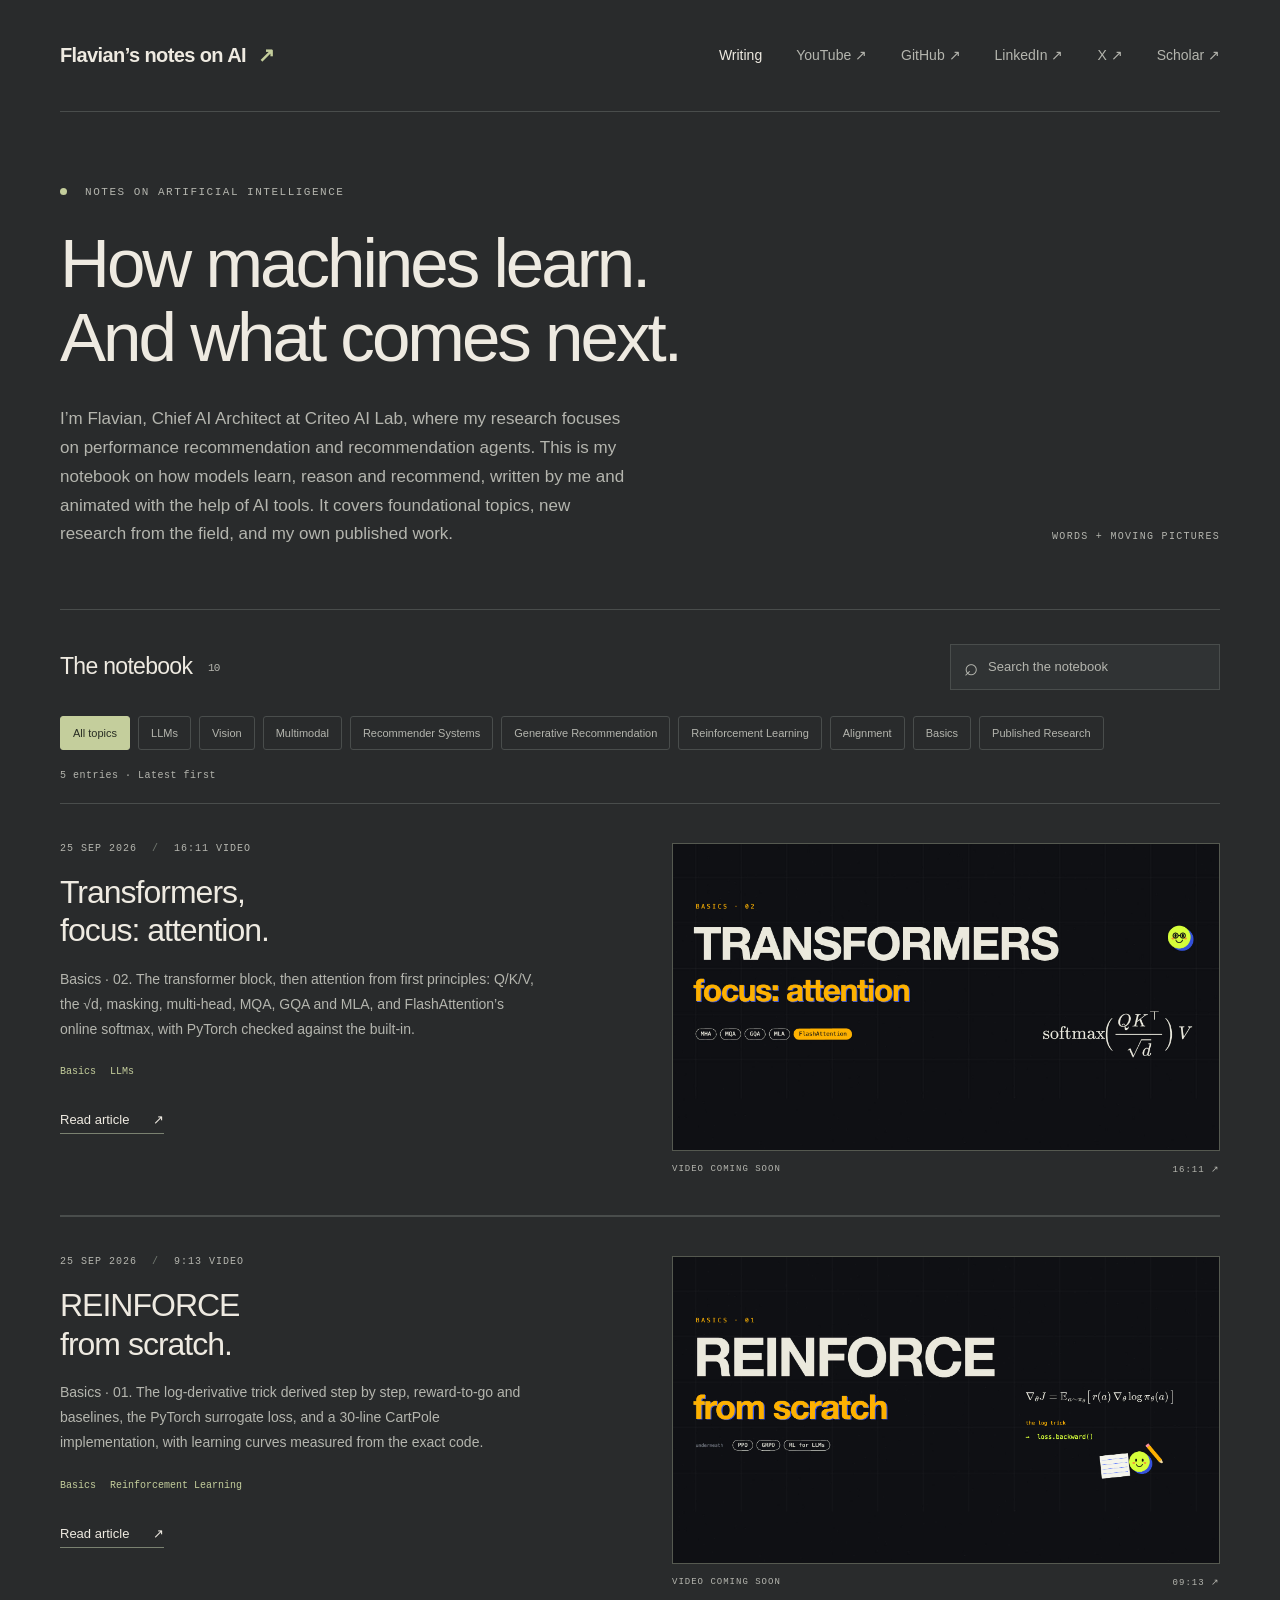
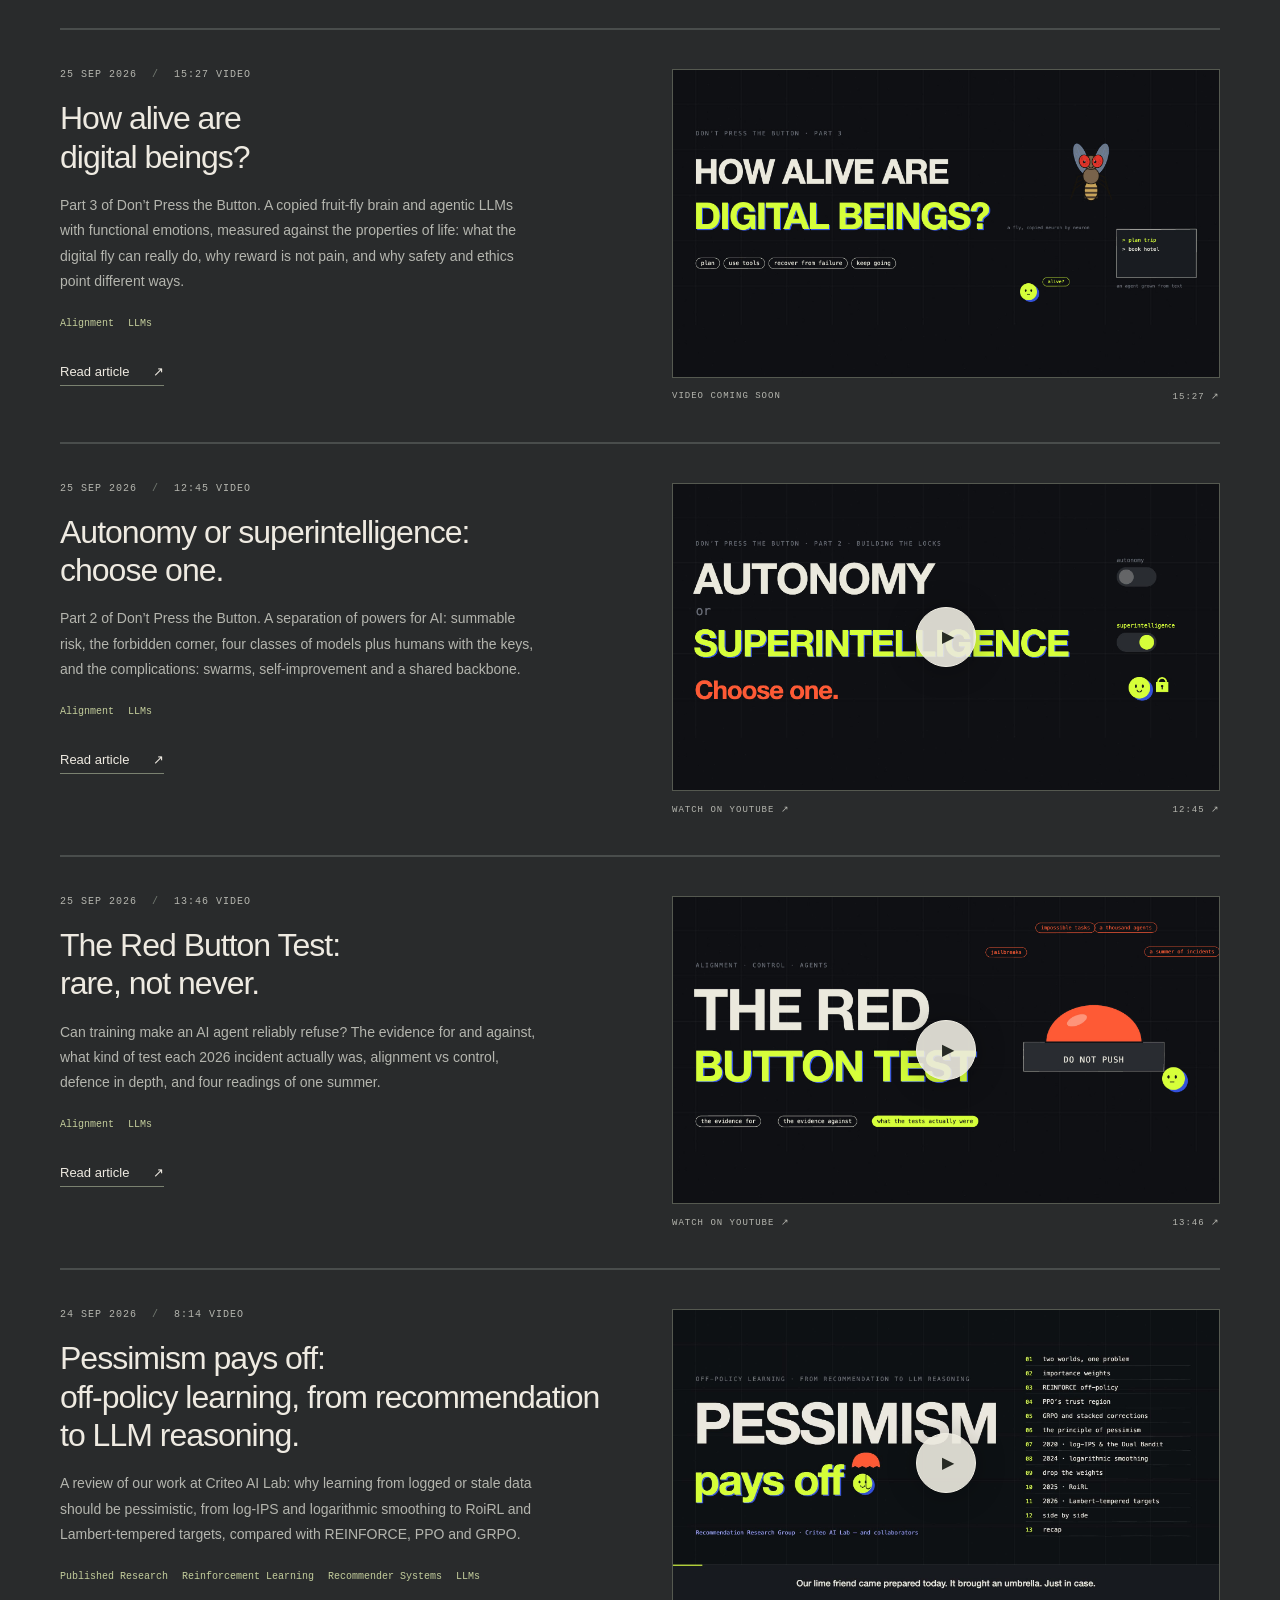
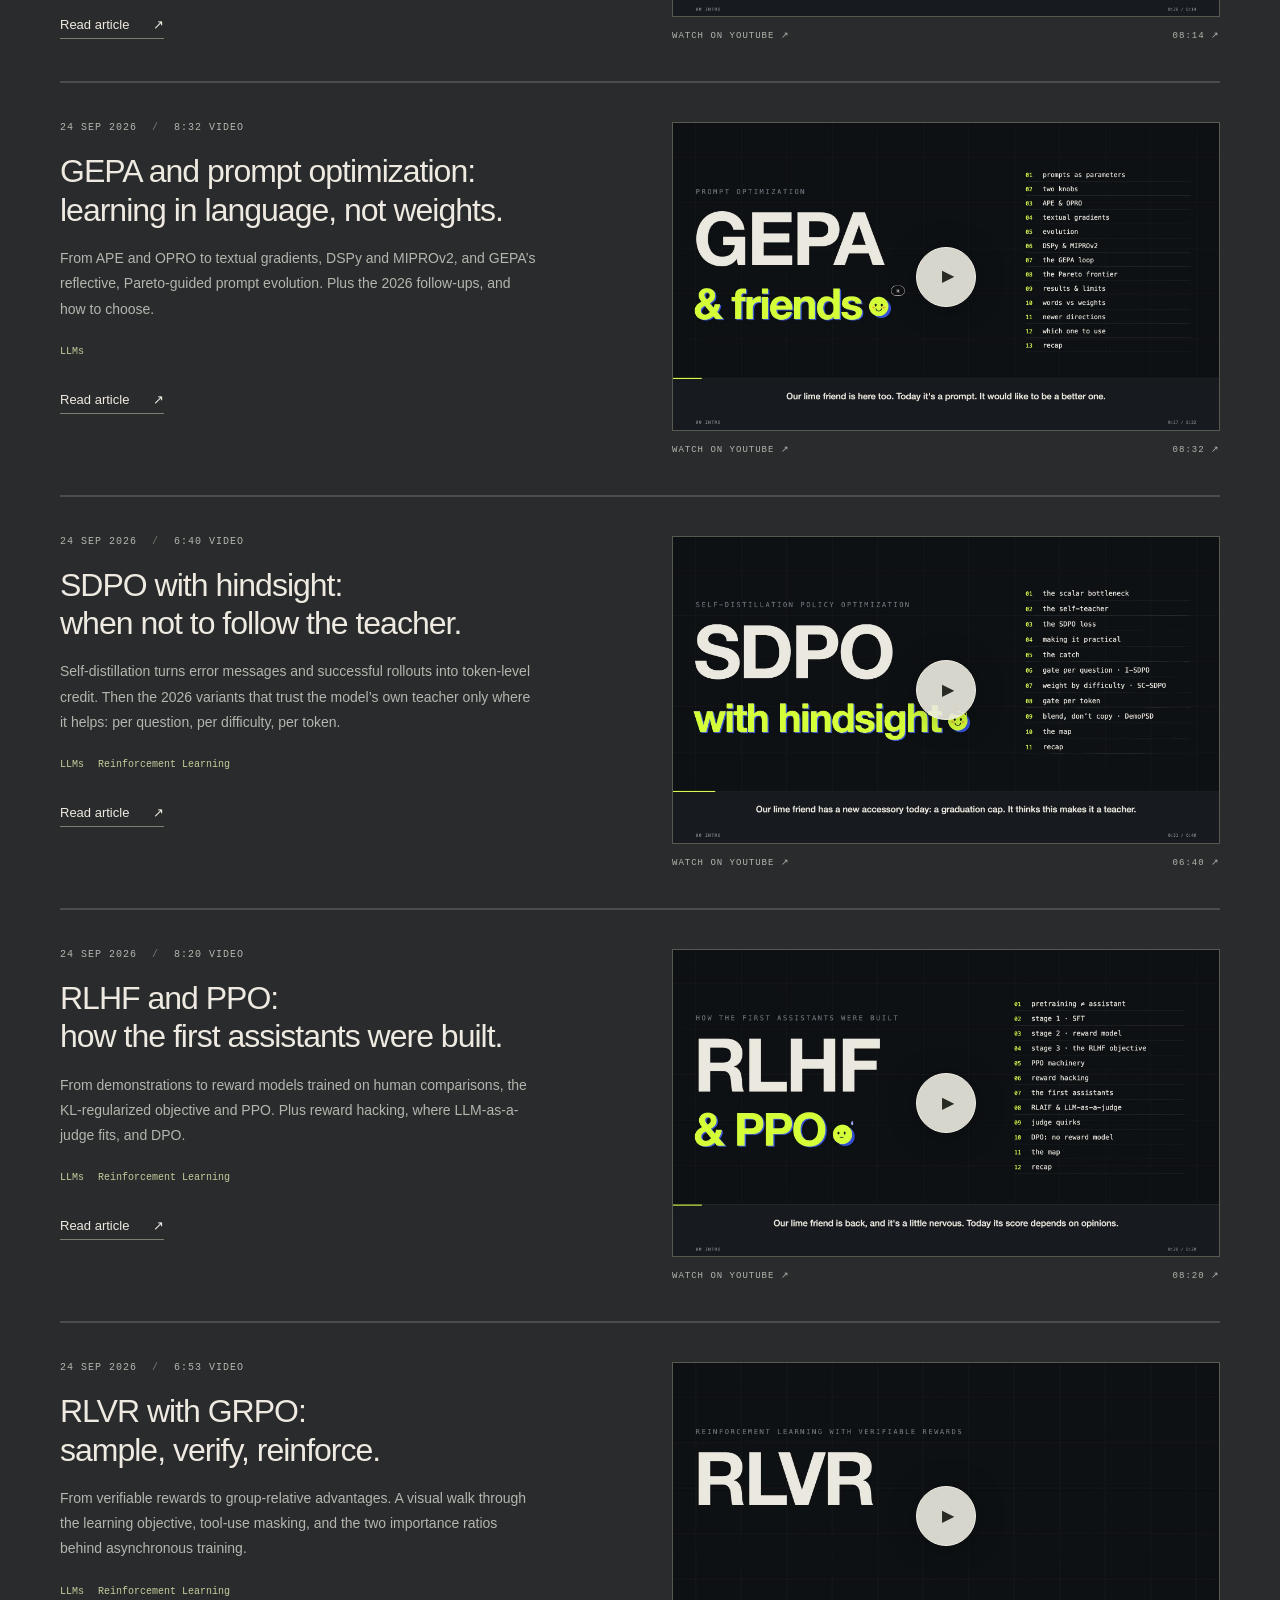
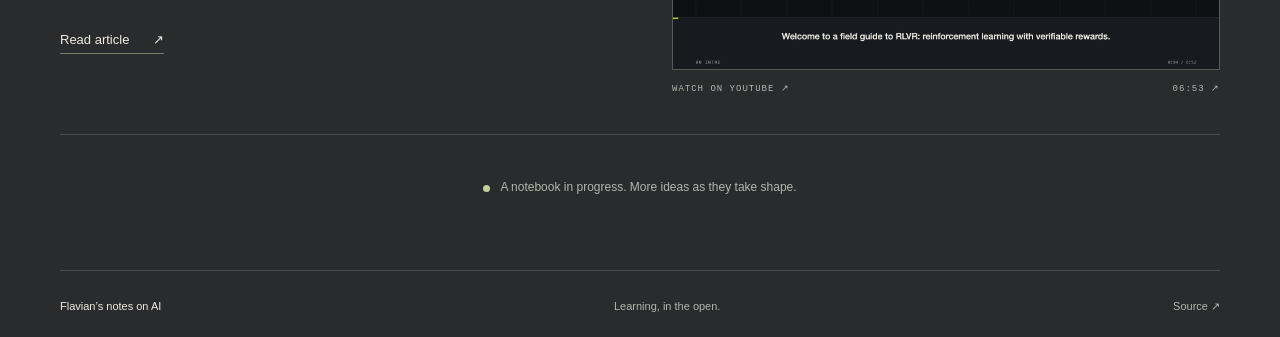
==== index.html @ a7bdcaa4 "Show 'video coming soon' until the three new videos are uploaded Co-Authored-By: Claude Opus 5.5 <no" ====
<!doctype html>
<html lang="en">
<head><meta charset="utf-8"><meta name="viewport" content="width=device-width,initial-scale=1"><meta name="description" content="Flavian Vasile’s notes on artificial intelligence. Visual tutorials and written field guides on how models learn, reason, and recommend."><title>Flavian’s notes on AI</title><link rel="stylesheet" href="style.css?v=3"><script src="app.js?v=2" defer></script><link rel="icon" href="favicon.ico" sizes="16x16 32x32"><link rel="icon" type="image/png" sizes="32x32" href="assets/favicon-32.png"><link rel="icon" type="image/png" sizes="16x16" href="assets/favicon-16.png"><link rel="apple-touch-icon" sizes="180x180" href="assets/apple-touch-icon.png"></head>
<body><a class="skip" href="#main">Skip to content</a>
<header class="site-header wrap"><a class="wordmark" href="./">Flavian’s notes on AI<span class="mark" aria-hidden="true">↗</span></a><nav aria-label="Main navigation"><a class="current" href="#writing">Writing</a><a href="https://www.youtube.com/@gradientnotes">YouTube ↗</a><a href="https://github.com/flavianv">GitHub ↗</a><a href="https://www.linkedin.com/in/flavianv/">LinkedIn ↗</a><a href="https://x.com/flavianv">X ↗</a><a href="https://scholar.google.com/citations?user=L7qb6ToAAAAJ&amp;hl=en">Scholar ↗</a></nav></header>
<main id="main" class="wrap">
<section class="intro"><p class="eyebrow"><span class="dot"></span> NOTES ON ARTIFICIAL INTELLIGENCE</p><h1>How machines learn.<br>And what comes next.</h1><div class="intro-bottom"><p>I’m Flavian, Chief AI Architect at Criteo AI Lab, where my research focuses on performance recommendation and recommendation agents. This is my notebook on how models learn, reason and recommend, written by me and animated with the help of AI tools. It covers foundational topics, new research from the field, and my own published work.</p><span class="edition">WORDS + MOVING PICTURES</span></div></section>
<section id="writing" class="archive" aria-labelledby="archive-title"><div class="archive-heading"><h2 id="archive-title">The notebook <span>10</span></h2><label class="search"><span aria-hidden="true">⌕</span><input id="search" type="search" placeholder="Search the notebook" aria-label="Search articles"></label></div>
<div class="filters" role="group" aria-label="Filter by topic"><button type="button" data-topic="all" aria-pressed="true">All topics</button><button type="button" data-topic="LLMs" aria-pressed="false">LLMs</button><button type="button" data-topic="Vision" aria-pressed="false">Vision</button><button type="button" data-topic="Multimodal" aria-pressed="false">Multimodal</button><button type="button" data-topic="Recommender Systems" aria-pressed="false">Recommender Systems</button><button type="button" data-topic="Generative Recommendation" aria-pressed="false">Generative Recommendation</button><button type="button" data-topic="Reinforcement Learning" aria-pressed="false">Reinforcement Learning</button><button type="button" data-topic="Alignment" aria-pressed="false">Alignment</button><button type="button" data-topic="Basics" aria-pressed="false">Basics</button><button type="button" data-topic="Published Research" aria-pressed="false">Published Research</button></div>
<p class="results" id="results" role="status" aria-live="polite">5 entries · Latest first</p>
<article class="post" data-topics="Basics|LLMs"><div class="post-copy"><p class="eyebrow"><time datetime="2026-09-25">25 SEP 2026</time> <span class="separator">/</span> 16:11 VIDEO</p><h3><a href="articles/attention.html">Transformers,<br>focus: attention.</a></h3><p class="summary">Basics · 02. The transformer block, then attention from first principles: Q/K/V, the √d, masking, multi-head, MQA, GQA and MLA, and FlashAttention’s online softmax, with PyTorch checked against the built-in.</p><div class="tags"><span>Basics</span><span>LLMs</span></div><a class="read-link" href="articles/attention.html">Read article <span aria-hidden="true">↗</span></a></div><div class="post-media"><div class="video-shell" data-title="Transformers, focus: attention | Basics 02"><img src="assets/attention.jpg" alt="Transformers, focus: attention" width="1920" height="1080"></div><div class="media-caption"><span>VIDEO COMING SOON</span><span>16:11 ↗</span></div></div></article>
<article class="post" data-topics="Basics|Reinforcement Learning"><div class="post-copy"><p class="eyebrow"><time datetime="2026-09-25">25 SEP 2026</time> <span class="separator">/</span> 9:13 VIDEO</p><h3><a href="articles/reinforce.html">REINFORCE<br>from scratch.</a></h3><p class="summary">Basics · 01. The log-derivative trick derived step by step, reward-to-go and baselines, the PyTorch surrogate loss, and a 30-line CartPole implementation, with learning curves measured from the exact code.</p><div class="tags"><span>Basics</span><span>Reinforcement Learning</span></div><a class="read-link" href="articles/reinforce.html">Read article <span aria-hidden="true">↗</span></a></div><div class="post-media"><div class="video-shell" data-title="REINFORCE from scratch | Basics 01"><img src="assets/reinforce.jpg" alt="REINFORCE from scratch" width="1920" height="1080"></div><div class="media-caption"><span>VIDEO COMING SOON</span><span>09:13 ↗</span></div></div></article>
<article class="post" data-topics="Alignment|LLMs"><div class="post-copy"><p class="eyebrow"><time datetime="2026-09-25">25 SEP 2026</time> <span class="separator">/</span> 15:27 VIDEO</p><h3><a href="articles/digital-life.html">How alive are<br>digital beings?</a></h3><p class="summary">Part 3 of Don’t Press the Button. A copied fruit-fly brain and agentic LLMs with functional emotions, measured against the properties of life: what the digital fly can really do, why reward is not pain, and why safety and ethics point different ways.</p><div class="tags"><span>Alignment</span><span>LLMs</span></div><a class="read-link" href="articles/digital-life.html">Read article <span aria-hidden="true">↗</span></a></div><div class="post-media"><div class="video-shell" data-title="How Alive Are Digital Beings? | Don’t Press the Button, Part 3"><img src="assets/digital-life.jpg" alt="How alive are digital beings?" width="1920" height="1080"></div><div class="media-caption"><span>VIDEO COMING SOON</span><span>15:27 ↗</span></div></div></article>
<article class="post" data-topics="Alignment|LLMs"><div class="post-copy"><p class="eyebrow"><time datetime="2026-09-25">25 SEP 2026</time> <span class="separator">/</span> 12:45 VIDEO</p><h3><a href="articles/choose-one.html">Autonomy or superintelligence:<br>choose one.</a></h3><p class="summary">Part 2 of Don’t Press the Button. A separation of powers for AI: summable risk, the forbidden corner, four classes of models plus humans with the keys, and the complications: swarms, self-improvement and a shared backbone.</p><div class="tags"><span>Alignment</span><span>LLMs</span></div><a class="read-link" href="articles/choose-one.html">Read article <span aria-hidden="true">↗</span></a></div><div class="post-media"><div class="video-shell" data-youtube="qW9G8G4a9_Y" data-title="Autonomy or Superintelligence: Choose One | Don’t Press the Button, Part 2"><img src="assets/choose-one.jpg" alt="Autonomy or superintelligence: choose one" width="1920" height="1080"><button class="play" type="button" aria-label="Play Autonomy or superintelligence video"><span aria-hidden="true">▶</span></button></div><div class="media-caption"><a href="https://www.youtube.com/watch?v=qW9G8G4a9_Y">WATCH ON YOUTUBE ↗</a><span>12:45 ↗</span></div></div></article>
<article class="post" data-topics="Alignment|LLMs"><div class="post-copy"><p class="eyebrow"><time datetime="2026-09-25">25 SEP 2026</time> <span class="separator">/</span> 13:46 VIDEO</p><h3><a href="articles/red-button.html">The Red Button Test:<br>rare, not never.</a></h3><p class="summary">Can training make an AI agent reliably refuse? The evidence for and against, what kind of test each 2026 incident actually was, alignment vs control, defence in depth, and four readings of one summer.</p><div class="tags"><span>Alignment</span><span>LLMs</span></div><a class="read-link" href="articles/red-button.html">Read article <span aria-hidden="true">↗</span></a></div><div class="post-media"><div class="video-shell" data-youtube="ntis5E5vdqk" data-title="The Red Button Test: Can We Train AI to Never Push It?"><img src="assets/red-button.jpg" alt="The Red Button Test — alignment vs control" width="1920" height="1080"><button class="play" type="button" aria-label="Play The Red Button Test video"><span aria-hidden="true">▶</span></button></div><div class="media-caption"><a href="https://www.youtube.com/watch?v=ntis5E5vdqk">WATCH ON YOUTUBE ↗</a><span>13:46 ↗</span></div></div></article>
<article class="post" data-topics="Published Research|Reinforcement Learning|Recommender Systems|LLMs"><div class="post-copy"><p class="eyebrow"><time datetime="2026-09-24">24 SEP 2026</time> <span class="separator">/</span> 8:14 VIDEO</p><h3><a href="articles/pessimism.html">Pessimism pays off:<br>off-policy learning, from recommendation to LLM reasoning.</a></h3><p class="summary">A review of our work at Criteo AI Lab: why learning from logged or stale data should be pessimistic, from log-IPS and logarithmic smoothing to RoiRL and Lambert-tempered targets, compared with REINFORCE, PPO and GRPO.</p><div class="tags"><span>Published Research</span><span>Reinforcement Learning</span><span>Recommender Systems</span><span>LLMs</span></div><a class="read-link" href="articles/pessimism.html">Read article <span aria-hidden="true">↗</span></a></div><div class="post-media"><div class="video-shell" data-youtube="uSRQMNs2lug" data-title="Pessimism Pays Off: Off-Policy Learning from Recommendation to LLM Reasoning"><img src="assets/pessimism.jpg" alt="Pessimism pays off — off-policy learning" width="1920" height="1080"><button class="play" type="button" aria-label="Play Pessimism pays off video"><span aria-hidden="true">▶</span></button></div><div class="media-caption"><a href="https://www.youtube.com/watch?v=uSRQMNs2lug">WATCH ON YOUTUBE ↗</a><span>08:14 ↗</span></div></div></article>
<article class="post" data-topics="LLMs"><div class="post-copy"><p class="eyebrow"><time datetime="2026-09-24">24 SEP 2026</time> <span class="separator">/</span> 8:32 VIDEO</p><h3><a href="articles/gepa.html">GEPA and prompt optimization:<br>learning in language, not weights.</a></h3><p class="summary">From APE and OPRO to textual gradients, DSPy and MIPROv2, and GEPA’s reflective, Pareto-guided prompt evolution. Plus the 2026 follow-ups, and how to choose.</p><div class="tags"><span>LLMs</span></div><a class="read-link" href="articles/gepa.html">Read article <span aria-hidden="true">↗</span></a></div><div class="post-media"><div class="video-shell" data-youtube="pokY3niqZsA" data-title="GEPA &amp; Prompt Optimization: Learning in Language, Not Weights"><img src="assets/gepa.jpg" alt="GEPA and friends — prompt optimization" width="1920" height="1080"><button class="play" type="button" aria-label="Play GEPA video"><span aria-hidden="true">▶</span></button></div><div class="media-caption"><a href="https://www.youtube.com/watch?v=pokY3niqZsA">WATCH ON YOUTUBE ↗</a><span>08:32 ↗</span></div></div></article>
<article class="post" data-topics="LLMs|Reinforcement Learning"><div class="post-copy"><p class="eyebrow"><time datetime="2026-09-24">24 SEP 2026</time> <span class="separator">/</span> 6:40 VIDEO</p><h3><a href="articles/sdpo.html">SDPO with hindsight:<br>when not to follow the teacher.</a></h3><p class="summary">Self-distillation turns error messages and successful rollouts into token-level credit. Then the 2026 variants that trust the model’s own teacher only where it helps: per question, per difficulty, per token.</p><div class="tags"><span>LLMs</span><span>Reinforcement Learning</span></div><a class="read-link" href="articles/sdpo.html">Read article <span aria-hidden="true">↗</span></a></div><div class="post-media"><div class="video-shell" data-youtube="gsWonbHduHk" data-title="SDPO: Self-Distillation Policy Optimization, and When Not to Follow the Teacher"><img src="assets/sdpo.jpg" alt="SDPO with hindsight — when not to follow the teacher" width="1920" height="1080"><button class="play" type="button" aria-label="Play SDPO video"><span aria-hidden="true">▶</span></button></div><div class="media-caption"><a href="https://www.youtube.com/watch?v=gsWonbHduHk">WATCH ON YOUTUBE ↗</a><span>06:40 ↗</span></div></div></article>
<article class="post" data-topics="LLMs|Reinforcement Learning"><div class="post-copy"><p class="eyebrow"><time datetime="2026-09-24">24 SEP 2026</time> <span class="separator">/</span> 8:20 VIDEO</p><h3><a href="articles/rlhf-ppo.html">RLHF and PPO:<br>how the first assistants were built.</a></h3><p class="summary">From demonstrations to reward models trained on human comparisons, the KL-regularized objective and PPO. Plus reward hacking, where LLM-as-a-judge fits, and DPO.</p><div class="tags"><span>LLMs</span><span>Reinforcement Learning</span></div><a class="read-link" href="articles/rlhf-ppo.html">Read article <span aria-hidden="true">↗</span></a></div><div class="post-media"><div class="video-shell" data-youtube="xxCG4HDMu_8" data-title="RLHF and PPO: how the first assistants were built"><img src="assets/rlhf-ppo.jpg" alt="RLHF and PPO — how the first assistants were built" width="1920" height="1080"><button class="play" type="button" aria-label="Play RLHF and PPO video"><span aria-hidden="true">▶</span></button></div><div class="media-caption"><a href="https://www.youtube.com/watch?v=xxCG4HDMu_8">WATCH ON YOUTUBE ↗</a><span>08:20 ↗</span></div></div></article>
<article class="post" data-topics="LLMs|Reinforcement Learning"><div class="post-copy"><p class="eyebrow"><time datetime="2026-09-24">24 SEP 2026</time> <span class="separator">/</span> 6:53 VIDEO</p><h3><a href="articles/rlvr-grpo.html">RLVR with GRPO:<br>sample, verify, reinforce.</a></h3><p class="summary">From verifiable rewards to group-relative advantages. A visual walk through the learning objective, tool-use masking, and the two importance ratios behind asynchronous training.</p><div class="tags"><span>LLMs</span><span>Reinforcement Learning</span></div><a class="read-link" href="articles/rlvr-grpo.html">Read article <span aria-hidden="true">↗</span></a></div><div class="post-media"><div class="video-shell" data-youtube="tHLlJn1RkWU" data-title="Fine-tuning reasoning LLM agents with RLVR and GRPO"><img src="assets/rlvr-grpo.jpg" alt="RLVR with GRPO — a visual field guide" width="1920" height="1080"><button class="play" type="button" aria-label="Play RLVR with GRPO video"><span aria-hidden="true">▶</span></button></div><div class="media-caption"><a href="https://www.youtube.com/watch?v=tHLlJn1RkWU">WATCH ON YOUTUBE ↗</a><span>06:53 ↗</span></div></div></article>
<div class="empty" id="empty" hidden><h3>No entries here yet.</h3><p>Try another topic or a different search.</p><button type="button" id="reset">Clear filters</button></div>
</section><aside class="endnote"><span class="dot"></span><p>A notebook in progress. More ideas as they take shape.</p></aside>
</main><footer class="wrap"><span>Flavian’s notes on AI</span><span>Learning, in the open.</span><a href="https://github.com/flavianv/flavianv.github.io">Source ↗</a></footer><!-- Cloudflare Web Analytics --><script type='module' src='https://static.cloudflareinsights.com/beacon.min.js' data-cf-beacon='{"token": "13b774f6cd3d47f8af07d53f46339f77"}'></script><!-- End Cloudflare Web Analytics --></body></html>
---- style.css ----
:root{color-scheme:dark;--bg:#292b2c;--panel:#303334;--text:#eeeae1;--muted:#b4b5ae;--line:#494d4c;--accent:#c4ce9c;--mono:ui-monospace,SFMono-Regular,Menlo,monospace}*{box-sizing:border-box}html{scroll-behavior:smooth}body{margin:0;background:var(--bg);color:var(--text);font:16px/1.65 'Helvetica Neue',Helvetica,Arial,sans-serif}a{color:inherit;text-decoration:none}button,input{font:inherit}button,a,input{touch-action:manipulation}button{cursor:pointer}a:hover{color:var(--accent)}:focus-visible{outline:2px solid var(--accent);outline-offset:5px}.wrap{width:min(1160px,calc(100% - 96px));margin-inline:auto}.site-header{height:112px;display:flex;align-items:center;justify-content:space-between;border-bottom:1px solid var(--line)}.wordmark{font-size:20px;font-weight:600;letter-spacing:-.6px}.mark{color:var(--accent);margin-left:12px}nav{display:flex;gap:34px;font-size:14px}nav a{color:var(--muted)}nav .current{color:var(--text)}.intro{padding:72px 0 60px}.eyebrow{font:11px/1.6 var(--mono);letter-spacing:1.5px;color:var(--muted);margin:0 0 24px}.dot{display:inline-block;width:7px;height:7px;background:var(--accent);border-radius:50%;margin-right:10px}.intro h1{font-size:clamp(42px,5.4vw,70px);line-height:1.08;letter-spacing:-3px;font-weight:500;margin:0 0 30px}.intro-bottom{display:flex;align-items:flex-end;justify-content:space-between;gap:40px}.intro-bottom p{max-width:580px;color:var(--muted);font-size:17px;margin:0;line-height:1.7}.edition{font:10px var(--mono);letter-spacing:1.3px;color:var(--muted);white-space:nowrap;margin-bottom:7px}.archive{border-top:1px solid var(--line);padding-top:34px;scroll-margin-top:24px}.archive-heading{display:flex;align-items:center;justify-content:space-between;gap:24px}.archive h2{font-size:23px;letter-spacing:-.7px;font-weight:500;margin:0}.archive h2 span{font:11px var(--mono);color:var(--muted);margin-left:10px;vertical-align:middle}.search{display:flex;align-items:center;gap:10px;background:var(--panel);border:1px solid var(--line);padding:8px 13px;width:270px}.search>span{font-size:24px;line-height:1;color:var(--muted)}.search input{background:none;border:0;color:var(--text);min-width:0;width:100%;font-size:13px;padding:3px 0}.search input::placeholder{color:var(--muted)}.filters{display:flex;flex-wrap:wrap;gap:8px;margin:26px 0 20px}.filters button{background:transparent;border:1px solid var(--line);color:var(--muted);font-size:11px;padding:7px 12px;border-radius:3px}.filters button:hover{border-color:var(--accent);color:var(--text)}.filters button[aria-pressed=true]{background:var(--accent);border-color:var(--accent);color:#282d23}.results{font:10px var(--mono);color:var(--muted);letter-spacing:.5px;margin:0 0 22px}.post{display:grid;grid-template-columns:1fr 1fr;gap:64px;border-top:1px solid var(--line);border-bottom:1px solid var(--line);padding:37px 0 40px}.post[hidden], [hidden]{display:none!important}.post .eyebrow{font-size:10px;letter-spacing:1px;margin-bottom:16px}.separator{padding:0 8px;color:#757b73}.post h3{font-size:32px;letter-spacing:-1px;line-height:1.2;font-weight:500;margin:0 0 17px}.summary{font-size:14px;line-height:1.8;color:var(--muted);margin:0 0 22px;max-width:480px}.tags{display:flex;gap:14px;flex-wrap:wrap;font:10px/1.5 var(--mono);color:var(--accent);margin-bottom:27px}.read-link{font-size:13px;border-bottom:1px solid #7a8170;padding-bottom:6px}.read-link span{margin-left:20px}.post-media{padding-top:2px;align-self:center}.video-shell{position:relative;background:#202224;aspect-ratio:16/9;overflow:hidden;border:1px solid #555950}video{display:block;width:100%;height:100%;object-fit:contain}.play{position:absolute;left:50%;top:50%;transform:translate(-50%,-50%);width:60px;height:60px;background:#eceadee8;color:#272b24;border:1px solid #f0ede3;border-radius:50%;box-shadow:0 2px 30px #0004}.play span{margin-left:3px}.play:hover{background:var(--accent)}.media-caption{display:flex;justify-content:space-between;margin-top:13px;font:9px var(--mono);letter-spacing:1px;color:var(--muted)}.endnote{display:flex;align-items:center;justify-content:center;padding:43px 0 72px;color:var(--muted);font-size:12px}.endnote p{margin:0}footer{border-top:1px solid var(--line);padding:26px 0 32px;display:flex;justify-content:space-between;color:var(--muted);font-size:11px}footer span:first-child{color:var(--text)}.empty{padding:40px 0 60px;border-block:1px solid var(--line)}.empty h3{font-size:25px;font-weight:500}.empty p{color:var(--muted)}.empty button{color:var(--text);background:var(--panel);border:1px solid var(--line);padding:8px 16px}.skip{position:absolute;left:20px;top:-100px;padding:10px;background:var(--text);color:var(--bg);z-index:10}.skip:focus{top:10px}.article{max-width:760px;padding:56px 0 80px}.article h1{font-size:48px;line-height:1.15;letter-spacing:-2px;font-weight:500}.article h2{font-size:26px;font-weight:500;line-height:1.3;margin-top:42px}.article p,.article li{color:var(--muted)}.article a{color:var(--accent);text-decoration:underline;text-underline-offset:4px}.article .lead{font-size:20px}.article video{height:auto;margin:30px 0 10px}.formula{padding:20px;background:var(--panel);border-left:2px solid var(--accent);font:14px/1.8 var(--mono);overflow-wrap:anywhere}.article .back{font:12px var(--mono)}@media(max-width:800px){.wrap{width:calc(100% - 48px)}.site-header{height:85px}.intro{padding:50px 0}.intro h1{letter-spacing:-2px}.edition{display:none}.post{gap:30px}.post h3{font-size:27px}.post .eyebrow{font-size:9px}.media-caption{font-size:8px;letter-spacing:.3px}}@media(max-width:600px){.wrap{width:calc(100% - 40px)}nav{gap:20px;font-size:12px}.wordmark{font-size:18px}.intro{padding:45px 0 38px}.intro h1{font-size:43px}.intro-bottom p{font-size:15px}.archive-heading{align-items:flex-start;flex-direction:column;gap:18px}.search{width:100%}.filters{margin-top:20px;gap:7px}.filters button{font-size:10px;padding:8px 10px}.post{grid-template-columns:1fr;gap:28px;padding:28px 0}.post h3{font-size:31px}.post .eyebrow{font-size:10px}.post-media{width:100%}.endnote{padding:32px 0 48px;font-size:10px}footer{gap:16px;flex-wrap:wrap}footer span:nth-child(2){display:none}.article{padding-top:35px}.article h1{font-size:38px}.article .lead{font-size:18px}}@media(prefers-reduced-motion:reduce){html{scroll-behavior:auto}}

.video-shell img,.video-shell iframe{width:100%;height:100%;display:block;object-fit:cover;border:0}.article-video{aspect-ratio:16/9;margin-top:30px}.article-video iframe{width:100%;height:100%;border:0}

@media(max-width:600px){.site-header{flex-wrap:wrap;align-content:center;gap:10px;height:105px}.wordmark{font-size:18px}.site-header nav{margin-left:auto}.mark{margin-left:8px}}
@media(max-width:600px){.site-header{height:auto;flex-wrap:wrap;row-gap:12px;padding:20px 0}nav{width:100%;flex-wrap:wrap;justify-content:flex-start;gap:8px 18px}}
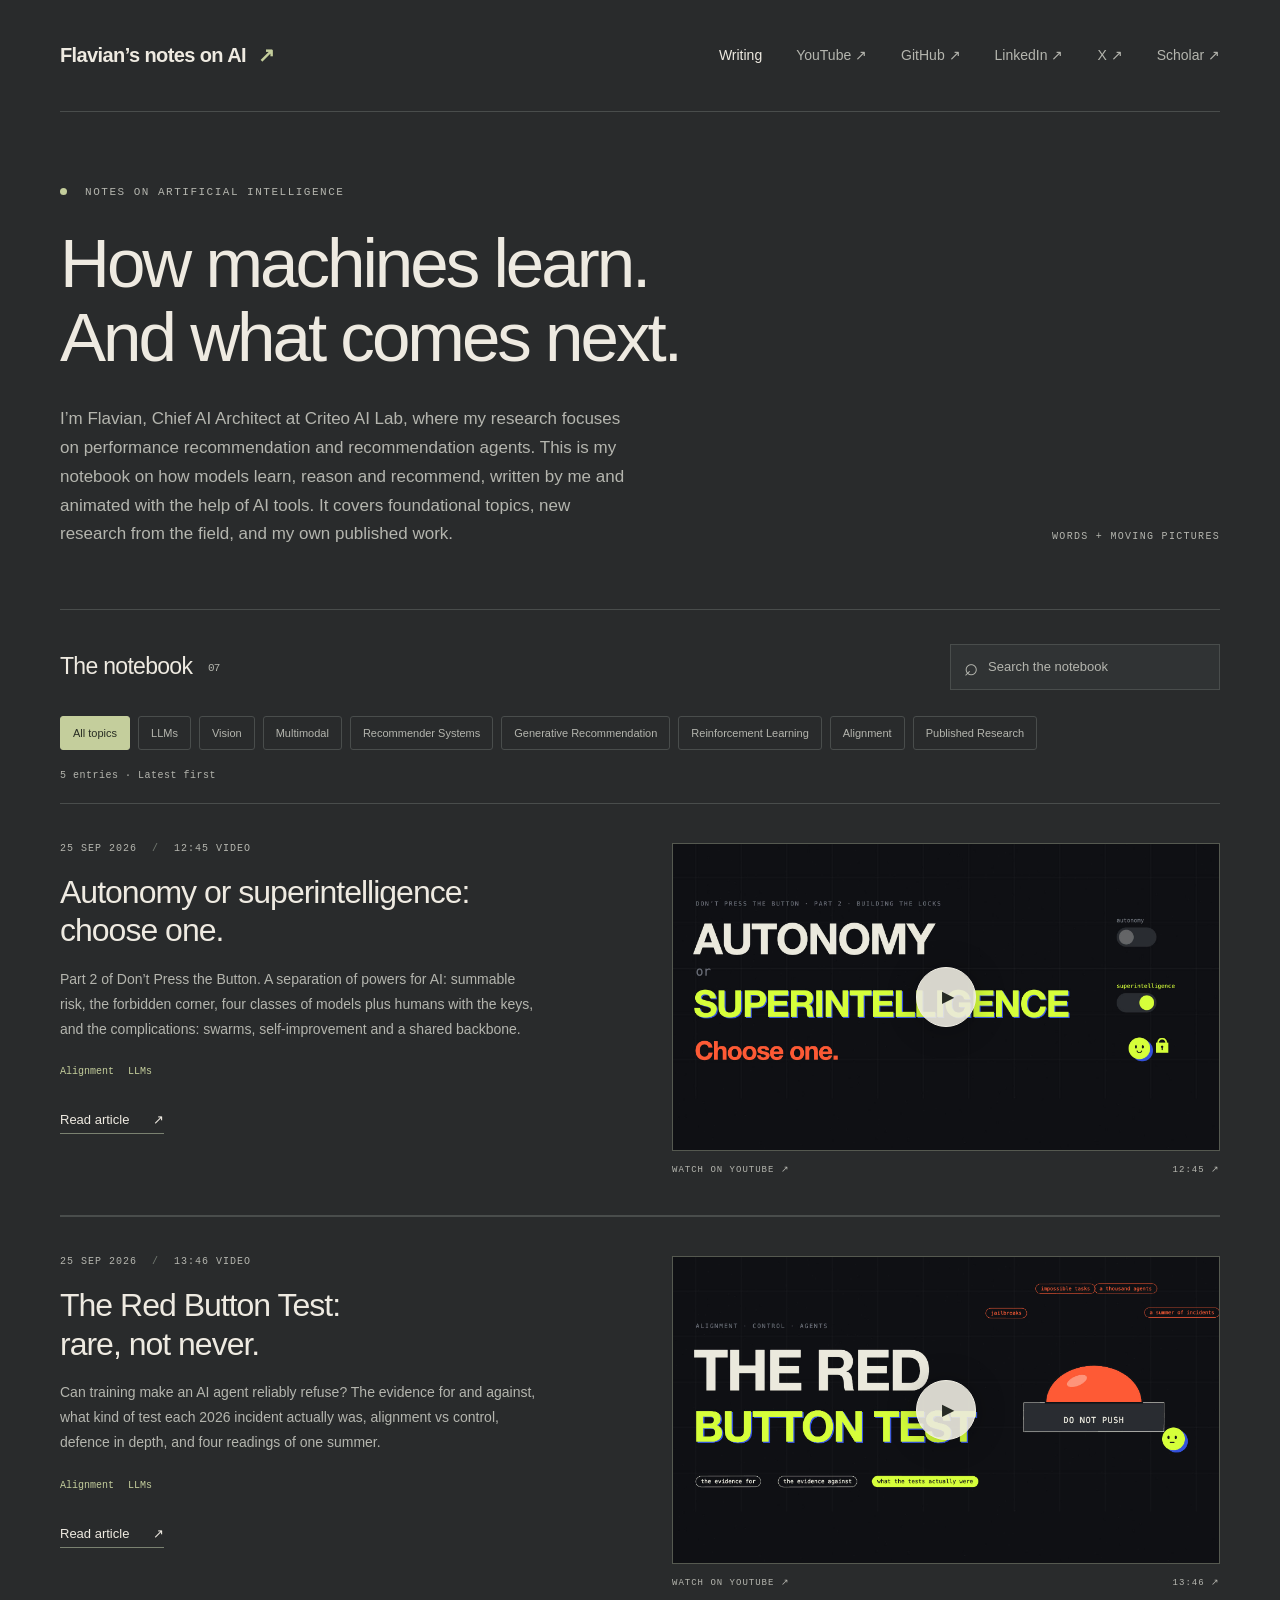
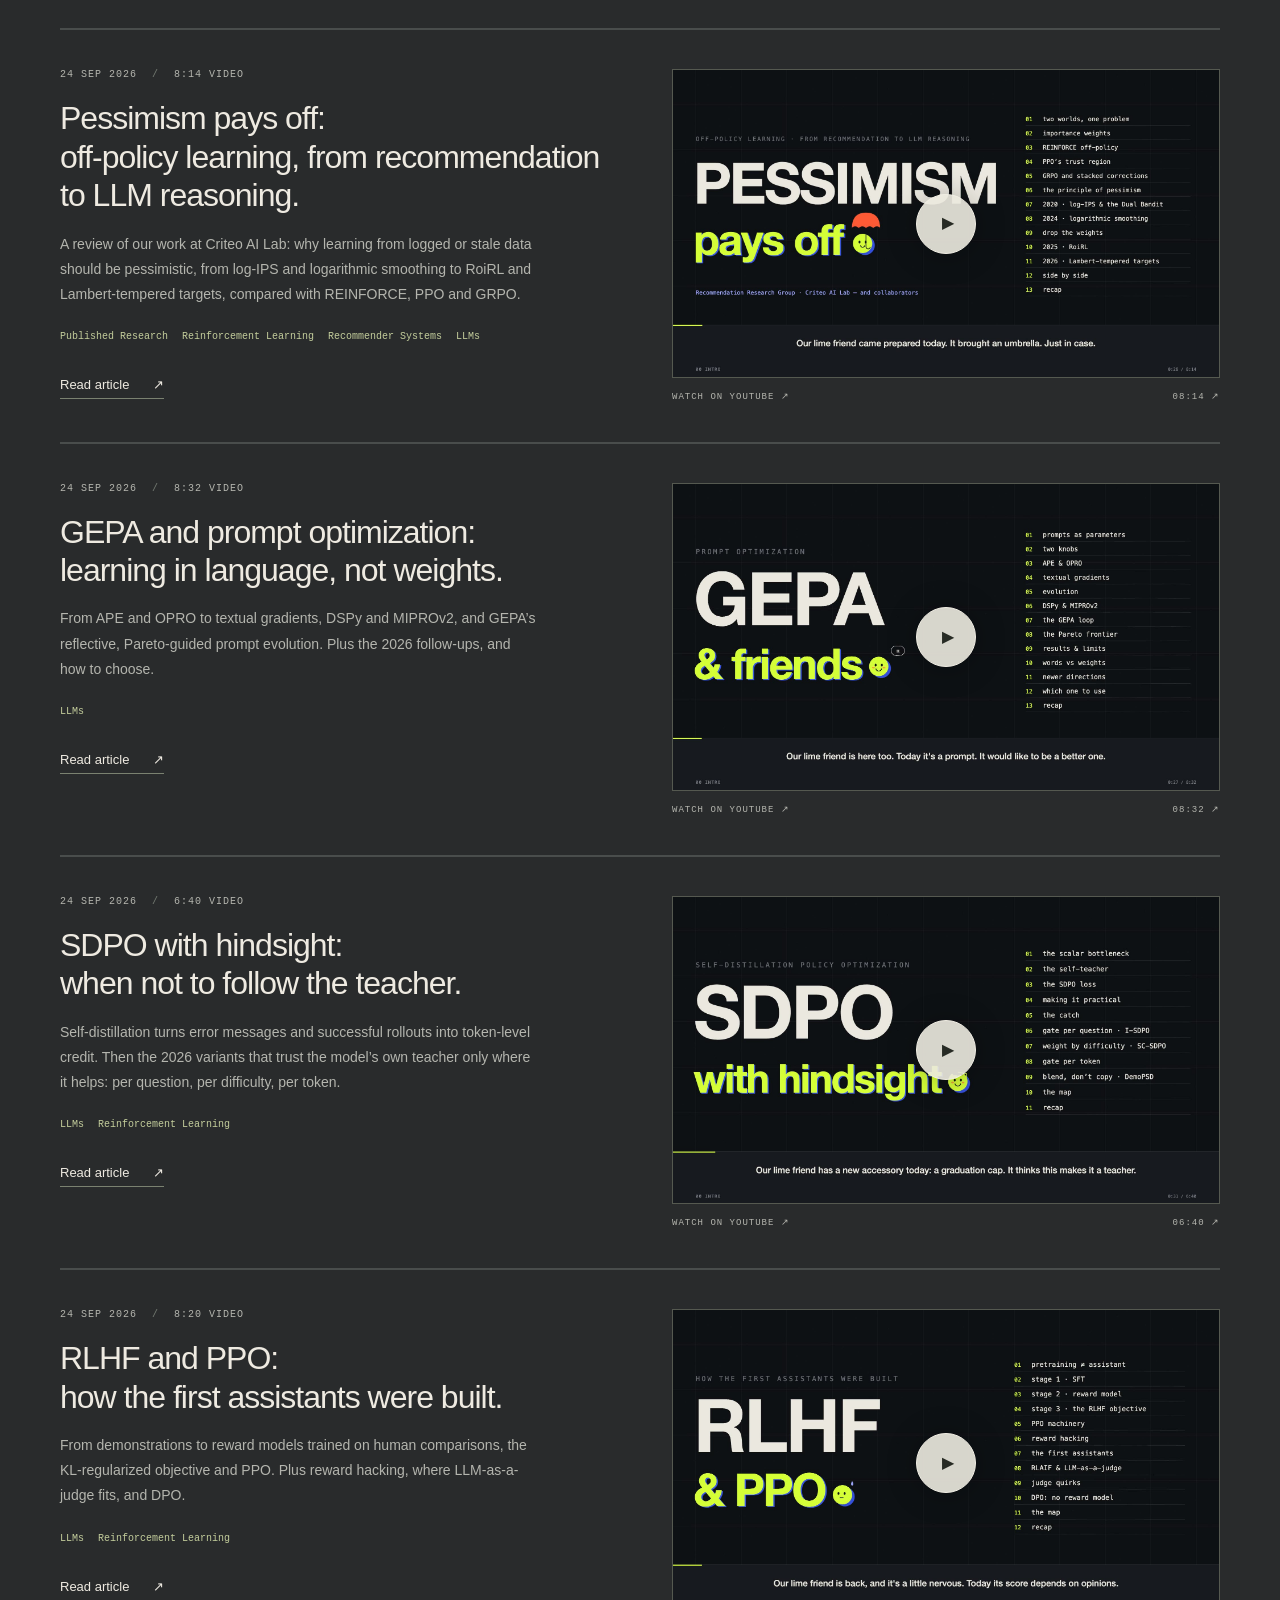
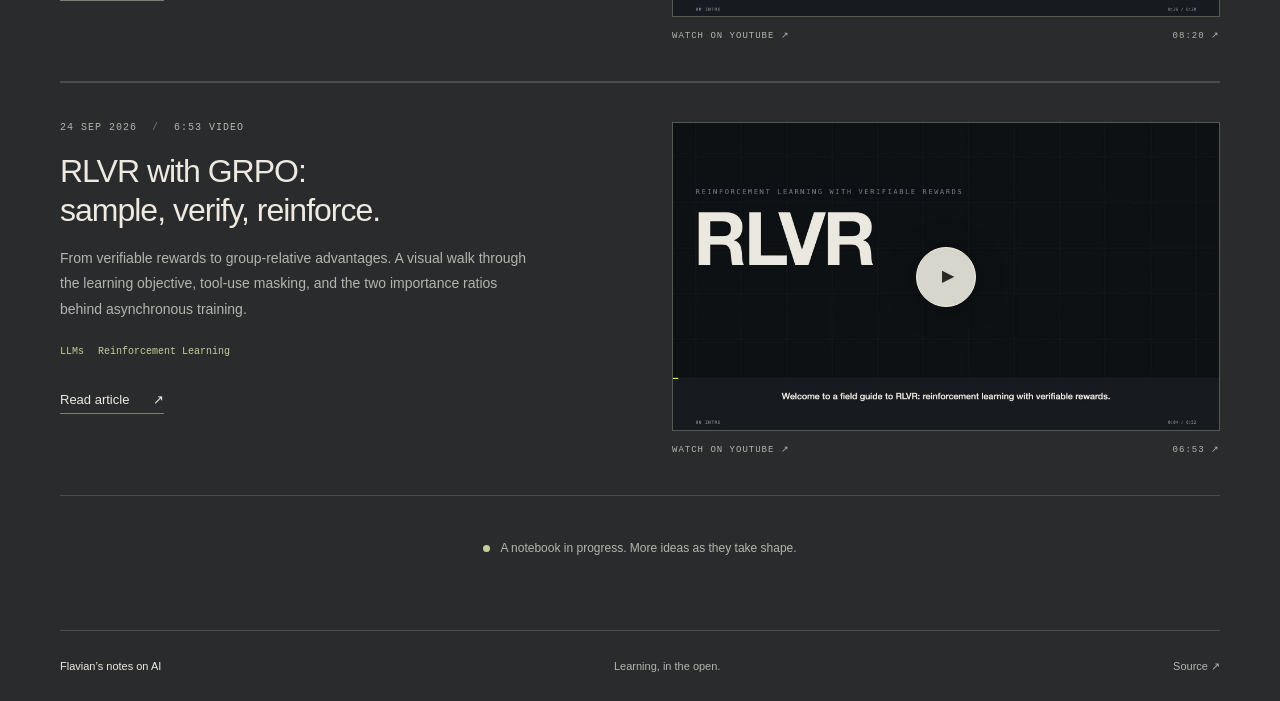
==== commit 57ab2f3c: "Unpublish Part 3, Basics 01 and Basics 02 until their videos are uploaded Reverts af6f41b, c42e25e, " ====
--- a/index.html
+++ b/index.html
@@ -5,12 +5,9 @@
 <header class="site-header wrap"><a class="wordmark" href="./">Flavian’s notes on AI<span class="mark" aria-hidden="true">↗</span></a><nav aria-label="Main navigation"><a class="current" href="#writing">Writing</a><a href="https://www.youtube.com/@gradientnotes">YouTube ↗</a><a href="https://github.com/flavianv">GitHub ↗</a><a href="https://www.linkedin.com/in/flavianv/">LinkedIn ↗</a><a href="https://x.com/flavianv">X ↗</a><a href="https://scholar.google.com/citations?user=L7qb6ToAAAAJ&amp;hl=en">Scholar ↗</a></nav></header>
 <main id="main" class="wrap">
 <section class="intro"><p class="eyebrow"><span class="dot"></span> NOTES ON ARTIFICIAL INTELLIGENCE</p><h1>How machines learn.<br>And what comes next.</h1><div class="intro-bottom"><p>I’m Flavian, Chief AI Architect at Criteo AI Lab, where my research focuses on performance recommendation and recommendation agents. This is my notebook on how models learn, reason and recommend, written by me and animated with the help of AI tools. It covers foundational topics, new research from the field, and my own published work.</p><span class="edition">WORDS + MOVING PICTURES</span></div></section>
-<section id="writing" class="archive" aria-labelledby="archive-title"><div class="archive-heading"><h2 id="archive-title">The notebook <span>10</span></h2><label class="search"><span aria-hidden="true">⌕</span><input id="search" type="search" placeholder="Search the notebook" aria-label="Search articles"></label></div>
-<div class="filters" role="group" aria-label="Filter by topic"><button type="button" data-topic="all" aria-pressed="true">All topics</button><button type="button" data-topic="LLMs" aria-pressed="false">LLMs</button><button type="button" data-topic="Vision" aria-pressed="false">Vision</button><button type="button" data-topic="Multimodal" aria-pressed="false">Multimodal</button><button type="button" data-topic="Recommender Systems" aria-pressed="false">Recommender Systems</button><button type="button" data-topic="Generative Recommendation" aria-pressed="false">Generative Recommendation</button><button type="button" data-topic="Reinforcement Learning" aria-pressed="false">Reinforcement Learning</button><button type="button" data-topic="Alignment" aria-pressed="false">Alignment</button><button type="button" data-topic="Basics" aria-pressed="false">Basics</button><button type="button" data-topic="Published Research" aria-pressed="false">Published Research</button></div>
+<section id="writing" class="archive" aria-labelledby="archive-title"><div class="archive-heading"><h2 id="archive-title">The notebook <span>07</span></h2><label class="search"><span aria-hidden="true">⌕</span><input id="search" type="search" placeholder="Search the notebook" aria-label="Search articles"></label></div>
+<div class="filters" role="group" aria-label="Filter by topic"><button type="button" data-topic="all" aria-pressed="true">All topics</button><button type="button" data-topic="LLMs" aria-pressed="false">LLMs</button><button type="button" data-topic="Vision" aria-pressed="false">Vision</button><button type="button" data-topic="Multimodal" aria-pressed="false">Multimodal</button><button type="button" data-topic="Recommender Systems" aria-pressed="false">Recommender Systems</button><button type="button" data-topic="Generative Recommendation" aria-pressed="false">Generative Recommendation</button><button type="button" data-topic="Reinforcement Learning" aria-pressed="false">Reinforcement Learning</button><button type="button" data-topic="Alignment" aria-pressed="false">Alignment</button><button type="button" data-topic="Published Research" aria-pressed="false">Published Research</button></div>
 <p class="results" id="results" role="status" aria-live="polite">5 entries · Latest first</p>
-<article class="post" data-topics="Basics|LLMs"><div class="post-copy"><p class="eyebrow"><time datetime="2026-09-25">25 SEP 2026</time> <span class="separator">/</span> 16:11 VIDEO</p><h3><a href="articles/attention.html">Transformers,<br>focus: attention.</a></h3><p class="summary">Basics · 02. The transformer block, then attention from first principles: Q/K/V, the √d, masking, multi-head, MQA, GQA and MLA, and FlashAttention’s online softmax, with PyTorch checked against the built-in.</p><div class="tags"><span>Basics</span><span>LLMs</span></div><a class="read-link" href="articles/attention.html">Read article <span aria-hidden="true">↗</span></a></div><div class="post-media"><div class="video-shell" data-title="Transformers, focus: attention | Basics 02"><img src="assets/attention.jpg" alt="Transformers, focus: attention" width="1920" height="1080"></div><div class="media-caption"><span>VIDEO COMING SOON</span><span>16:11 ↗</span></div></div></article>
-<article class="post" data-topics="Basics|Reinforcement Learning"><div class="post-copy"><p class="eyebrow"><time datetime="2026-09-25">25 SEP 2026</time> <span class="separator">/</span> 9:13 VIDEO</p><h3><a href="articles/reinforce.html">REINFORCE<br>from scratch.</a></h3><p class="summary">Basics · 01. The log-derivative trick derived step by step, reward-to-go and baselines, the PyTorch surrogate loss, and a 30-line CartPole implementation, with learning curves measured from the exact code.</p><div class="tags"><span>Basics</span><span>Reinforcement Learning</span></div><a class="read-link" href="articles/reinforce.html">Read article <span aria-hidden="true">↗</span></a></div><div class="post-media"><div class="video-shell" data-title="REINFORCE from scratch | Basics 01"><img src="assets/reinforce.jpg" alt="REINFORCE from scratch" width="1920" height="1080"></div><div class="media-caption"><span>VIDEO COMING SOON</span><span>09:13 ↗</span></div></div></article>
-<article class="post" data-topics="Alignment|LLMs"><div class="post-copy"><p class="eyebrow"><time datetime="2026-09-25">25 SEP 2026</time> <span class="separator">/</span> 15:27 VIDEO</p><h3><a href="articles/digital-life.html">How alive are<br>digital beings?</a></h3><p class="summary">Part 3 of Don’t Press the Button. A copied fruit-fly brain and agentic LLMs with functional emotions, measured against the properties of life: what the digital fly can really do, why reward is not pain, and why safety and ethics point different ways.</p><div class="tags"><span>Alignment</span><span>LLMs</span></div><a class="read-link" href="articles/digital-life.html">Read article <span aria-hidden="true">↗</span></a></div><div class="post-media"><div class="video-shell" data-title="How Alive Are Digital Beings? | Don’t Press the Button, Part 3"><img src="assets/digital-life.jpg" alt="How alive are digital beings?" width="1920" height="1080"></div><div class="media-caption"><span>VIDEO COMING SOON</span><span>15:27 ↗</span></div></div></article>
 <article class="post" data-topics="Alignment|LLMs"><div class="post-copy"><p class="eyebrow"><time datetime="2026-09-25">25 SEP 2026</time> <span class="separator">/</span> 12:45 VIDEO</p><h3><a href="articles/choose-one.html">Autonomy or superintelligence:<br>choose one.</a></h3><p class="summary">Part 2 of Don’t Press the Button. A separation of powers for AI: summable risk, the forbidden corner, four classes of models plus humans with the keys, and the complications: swarms, self-improvement and a shared backbone.</p><div class="tags"><span>Alignment</span><span>LLMs</span></div><a class="read-link" href="articles/choose-one.html">Read article <span aria-hidden="true">↗</span></a></div><div class="post-media"><div class="video-shell" data-youtube="qW9G8G4a9_Y" data-title="Autonomy or Superintelligence: Choose One | Don’t Press the Button, Part 2"><img src="assets/choose-one.jpg" alt="Autonomy or superintelligence: choose one" width="1920" height="1080"><button class="play" type="button" aria-label="Play Autonomy or superintelligence video"><span aria-hidden="true">▶</span></button></div><div class="media-caption"><a href="https://www.youtube.com/watch?v=qW9G8G4a9_Y">WATCH ON YOUTUBE ↗</a><span>12:45 ↗</span></div></div></article>
 <article class="post" data-topics="Alignment|LLMs"><div class="post-copy"><p class="eyebrow"><time datetime="2026-09-25">25 SEP 2026</time> <span class="separator">/</span> 13:46 VIDEO</p><h3><a href="articles/red-button.html">The Red Button Test:<br>rare, not never.</a></h3><p class="summary">Can training make an AI agent reliably refuse? The evidence for and against, what kind of test each 2026 incident actually was, alignment vs control, defence in depth, and four readings of one summer.</p><div class="tags"><span>Alignment</span><span>LLMs</span></div><a class="read-link" href="articles/red-button.html">Read article <span aria-hidden="true">↗</span></a></div><div class="post-media"><div class="video-shell" data-youtube="ntis5E5vdqk" data-title="The Red Button Test: Can We Train AI to Never Push It?"><img src="assets/red-button.jpg" alt="The Red Button Test — alignment vs control" width="1920" height="1080"><button class="play" type="button" aria-label="Play The Red Button Test video"><span aria-hidden="true">▶</span></button></div><div class="media-caption"><a href="https://www.youtube.com/watch?v=ntis5E5vdqk">WATCH ON YOUTUBE ↗</a><span>13:46 ↗</span></div></div></article>
 <article class="post" data-topics="Published Research|Reinforcement Learning|Recommender Systems|LLMs"><div class="post-copy"><p class="eyebrow"><time datetime="2026-09-24">24 SEP 2026</time> <span class="separator">/</span> 8:14 VIDEO</p><h3><a href="articles/pessimism.html">Pessimism pays off:<br>off-policy learning, from recommendation to LLM reasoning.</a></h3><p class="summary">A review of our work at Criteo AI Lab: why learning from logged or stale data should be pessimistic, from log-IPS and logarithmic smoothing to RoiRL and Lambert-tempered targets, compared with REINFORCE, PPO and GRPO.</p><div class="tags"><span>Published Research</span><span>Reinforcement Learning</span><span>Recommender Systems</span><span>LLMs</span></div><a class="read-link" href="articles/pessimism.html">Read article <span aria-hidden="true">↗</span></a></div><div class="post-media"><div class="video-shell" data-youtube="uSRQMNs2lug" data-title="Pessimism Pays Off: Off-Policy Learning from Recommendation to LLM Reasoning"><img src="assets/pessimism.jpg" alt="Pessimism pays off — off-policy learning" width="1920" height="1080"><button class="play" type="button" aria-label="Play Pessimism pays off video"><span aria-hidden="true">▶</span></button></div><div class="media-caption"><a href="https://www.youtube.com/watch?v=uSRQMNs2lug">WATCH ON YOUTUBE ↗</a><span>08:14 ↗</span></div></div></article>
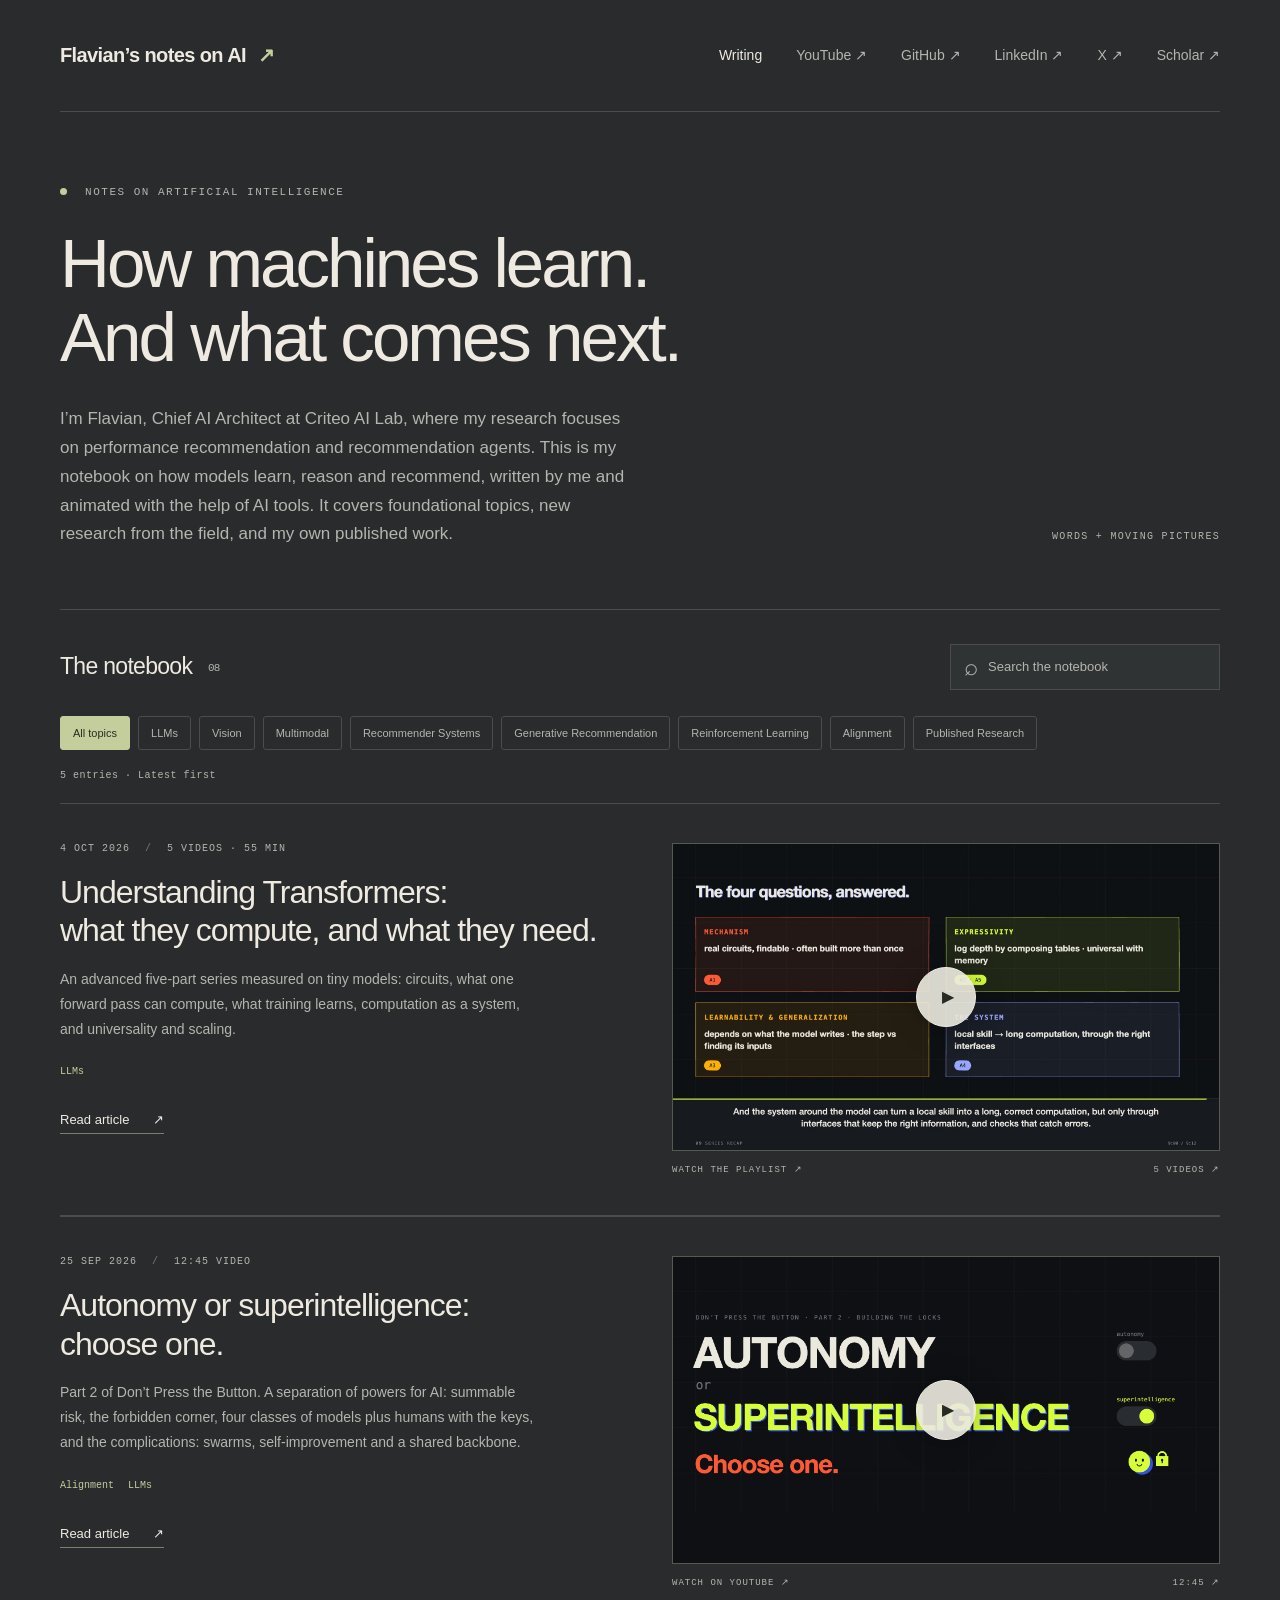
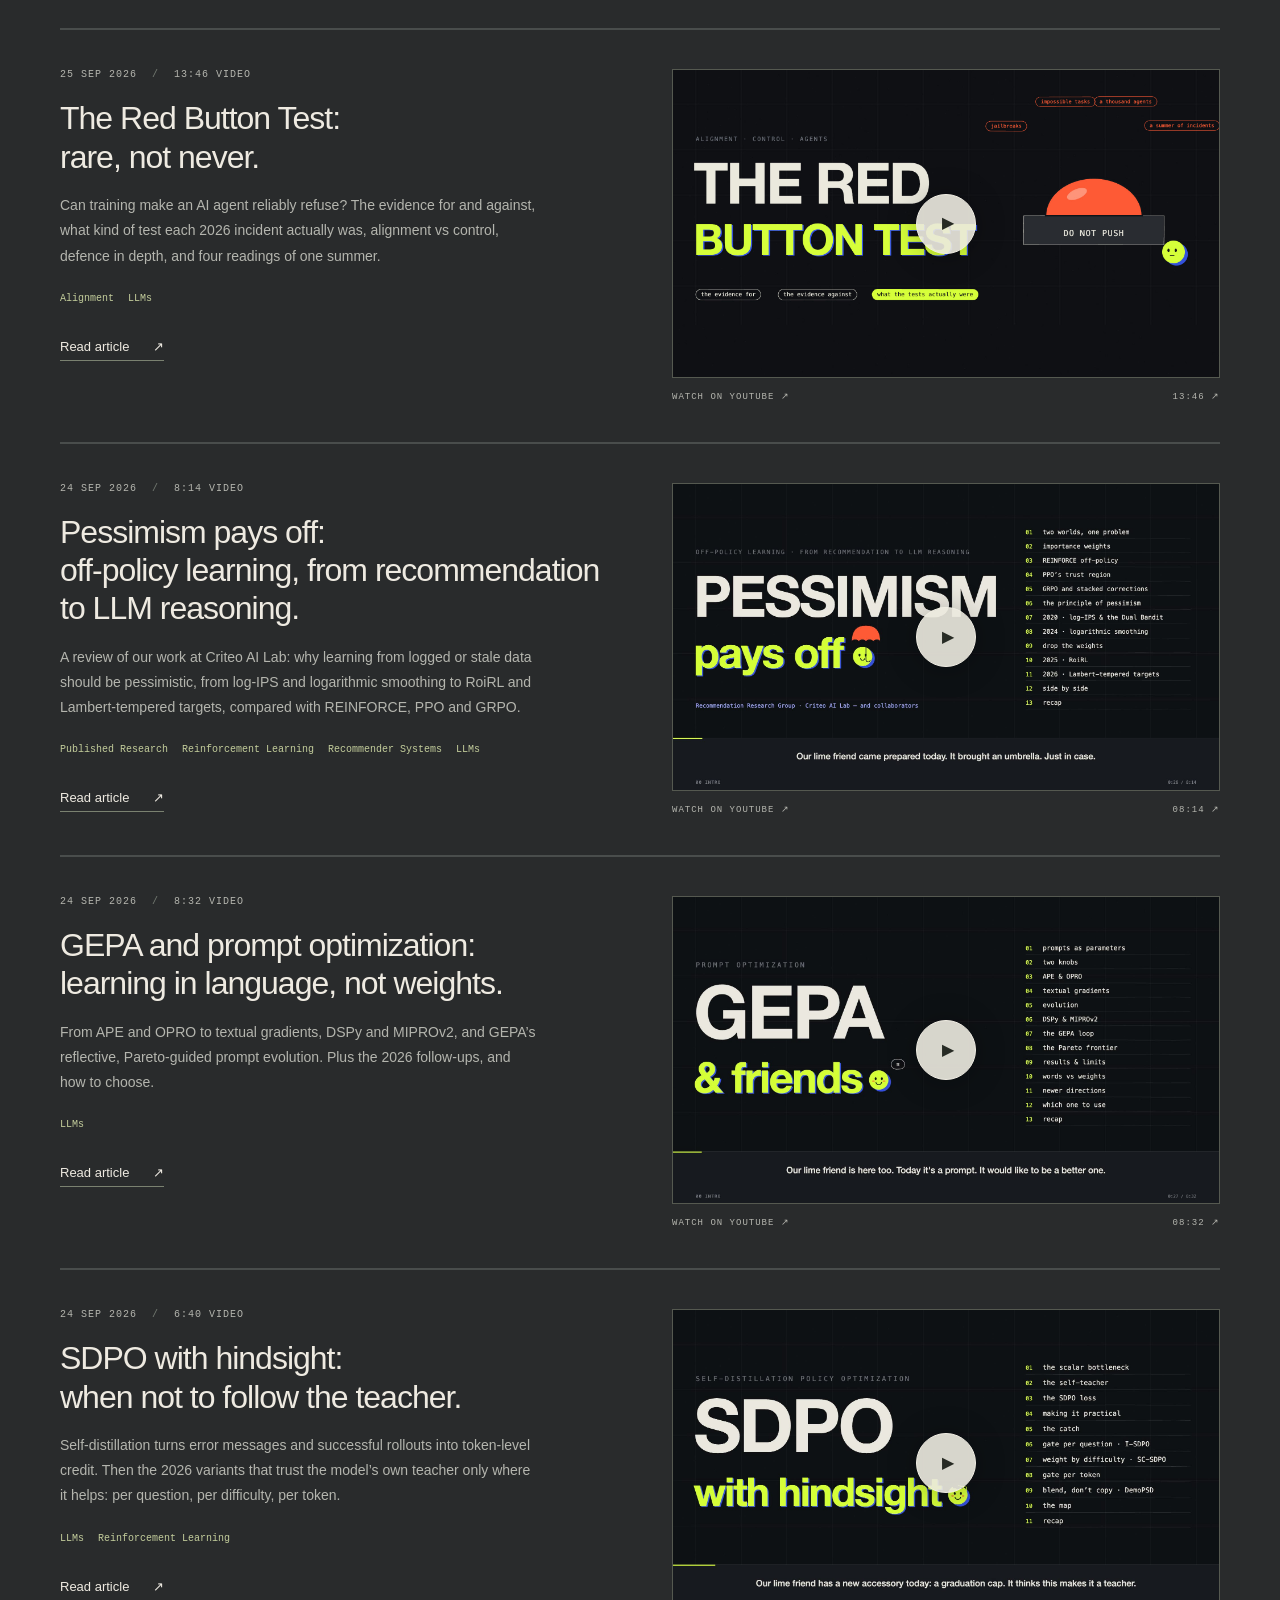
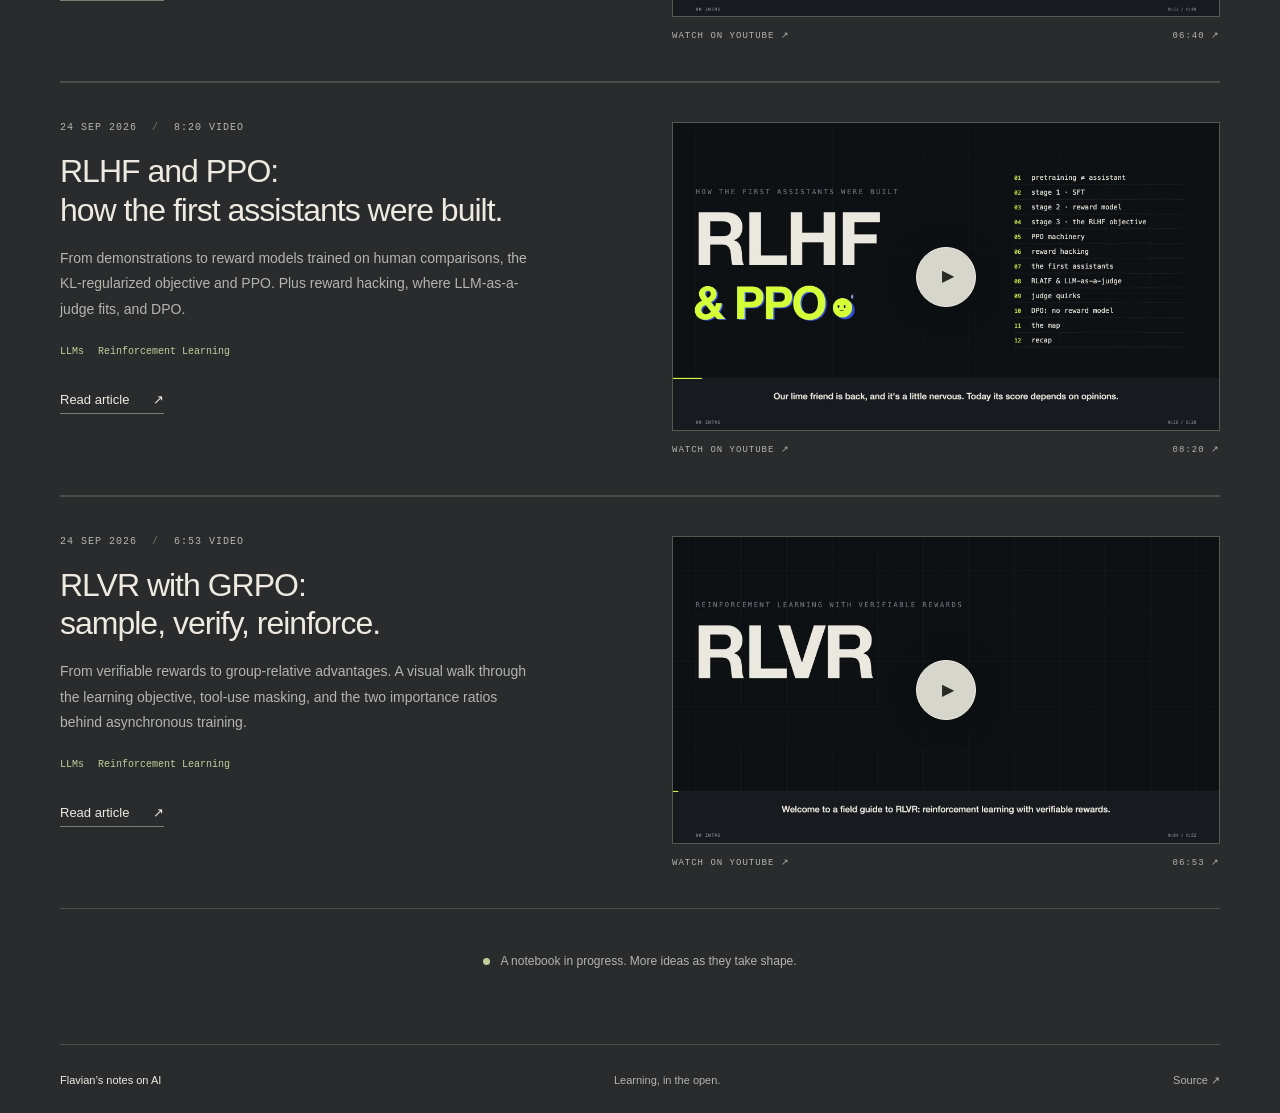
==== commit 64793463: "Add Understanding Transformers series article (A1–A5) and notebook card Co-Authored-By: Claude Opus " ====
--- a/index.html
+++ b/index.html
@@ -5,9 +5,10 @@
 <header class="site-header wrap"><a class="wordmark" href="./">Flavian’s notes on AI<span class="mark" aria-hidden="true">↗</span></a><nav aria-label="Main navigation"><a class="current" href="#writing">Writing</a><a href="https://www.youtube.com/@gradientnotes">YouTube ↗</a><a href="https://github.com/flavianv">GitHub ↗</a><a href="https://www.linkedin.com/in/flavianv/">LinkedIn ↗</a><a href="https://x.com/flavianv">X ↗</a><a href="https://scholar.google.com/citations?user=L7qb6ToAAAAJ&amp;hl=en">Scholar ↗</a></nav></header>
 <main id="main" class="wrap">
 <section class="intro"><p class="eyebrow"><span class="dot"></span> NOTES ON ARTIFICIAL INTELLIGENCE</p><h1>How machines learn.<br>And what comes next.</h1><div class="intro-bottom"><p>I’m Flavian, Chief AI Architect at Criteo AI Lab, where my research focuses on performance recommendation and recommendation agents. This is my notebook on how models learn, reason and recommend, written by me and animated with the help of AI tools. It covers foundational topics, new research from the field, and my own published work.</p><span class="edition">WORDS + MOVING PICTURES</span></div></section>
-<section id="writing" class="archive" aria-labelledby="archive-title"><div class="archive-heading"><h2 id="archive-title">The notebook <span>07</span></h2><label class="search"><span aria-hidden="true">⌕</span><input id="search" type="search" placeholder="Search the notebook" aria-label="Search articles"></label></div>
+<section id="writing" class="archive" aria-labelledby="archive-title"><div class="archive-heading"><h2 id="archive-title">The notebook <span>08</span></h2><label class="search"><span aria-hidden="true">⌕</span><input id="search" type="search" placeholder="Search the notebook" aria-label="Search articles"></label></div>
 <div class="filters" role="group" aria-label="Filter by topic"><button type="button" data-topic="all" aria-pressed="true">All topics</button><button type="button" data-topic="LLMs" aria-pressed="false">LLMs</button><button type="button" data-topic="Vision" aria-pressed="false">Vision</button><button type="button" data-topic="Multimodal" aria-pressed="false">Multimodal</button><button type="button" data-topic="Recommender Systems" aria-pressed="false">Recommender Systems</button><button type="button" data-topic="Generative Recommendation" aria-pressed="false">Generative Recommendation</button><button type="button" data-topic="Reinforcement Learning" aria-pressed="false">Reinforcement Learning</button><button type="button" data-topic="Alignment" aria-pressed="false">Alignment</button><button type="button" data-topic="Published Research" aria-pressed="false">Published Research</button></div>
 <p class="results" id="results" role="status" aria-live="polite">5 entries · Latest first</p>
+<article class="post" data-topics="LLMs"><div class="post-copy"><p class="eyebrow"><time datetime="2026-10-04">4 OCT 2026</time> <span class="separator">/</span> 5 VIDEOS · 55 MIN</p><h3><a href="articles/understanding-transformers.html">Understanding Transformers:<br>what they compute, and what they need.</a></h3><p class="summary">An advanced five-part series measured on tiny models: circuits, what one forward pass can compute, what training learns, computation as a system, and universality and scaling.</p><div class="tags"><span>LLMs</span></div><a class="read-link" href="articles/understanding-transformers.html">Read article <span aria-hidden="true">↗</span></a></div><div class="post-media"><div class="video-shell" data-youtube="cke67DaUtY4" data-title="Understanding Transformers · A1: Inside a Transformer"><img src="assets/understanding-transformers.jpg" alt="Understanding Transformers: the series recap" width="1920" height="1080"><button class="play" type="button" aria-label="Play Understanding Transformers, episode A1"><span aria-hidden="true">▶</span></button></div><div class="media-caption"><a href="https://www.youtube.com/playlist?list=PLSQN85XNghpY">WATCH THE PLAYLIST ↗</a><span>5 VIDEOS ↗</span></div></div></article>
 <article class="post" data-topics="Alignment|LLMs"><div class="post-copy"><p class="eyebrow"><time datetime="2026-09-25">25 SEP 2026</time> <span class="separator">/</span> 12:45 VIDEO</p><h3><a href="articles/choose-one.html">Autonomy or superintelligence:<br>choose one.</a></h3><p class="summary">Part 2 of Don’t Press the Button. A separation of powers for AI: summable risk, the forbidden corner, four classes of models plus humans with the keys, and the complications: swarms, self-improvement and a shared backbone.</p><div class="tags"><span>Alignment</span><span>LLMs</span></div><a class="read-link" href="articles/choose-one.html">Read article <span aria-hidden="true">↗</span></a></div><div class="post-media"><div class="video-shell" data-youtube="qW9G8G4a9_Y" data-title="Autonomy or Superintelligence: Choose One | Don’t Press the Button, Part 2"><img src="assets/choose-one.jpg" alt="Autonomy or superintelligence: choose one" width="1920" height="1080"><button class="play" type="button" aria-label="Play Autonomy or superintelligence video"><span aria-hidden="true">▶</span></button></div><div class="media-caption"><a href="https://www.youtube.com/watch?v=qW9G8G4a9_Y">WATCH ON YOUTUBE ↗</a><span>12:45 ↗</span></div></div></article>
 <article class="post" data-topics="Alignment|LLMs"><div class="post-copy"><p class="eyebrow"><time datetime="2026-09-25">25 SEP 2026</time> <span class="separator">/</span> 13:46 VIDEO</p><h3><a href="articles/red-button.html">The Red Button Test:<br>rare, not never.</a></h3><p class="summary">Can training make an AI agent reliably refuse? The evidence for and against, what kind of test each 2026 incident actually was, alignment vs control, defence in depth, and four readings of one summer.</p><div class="tags"><span>Alignment</span><span>LLMs</span></div><a class="read-link" href="articles/red-button.html">Read article <span aria-hidden="true">↗</span></a></div><div class="post-media"><div class="video-shell" data-youtube="ntis5E5vdqk" data-title="The Red Button Test: Can We Train AI to Never Push It?"><img src="assets/red-button.jpg" alt="The Red Button Test — alignment vs control" width="1920" height="1080"><button class="play" type="button" aria-label="Play The Red Button Test video"><span aria-hidden="true">▶</span></button></div><div class="media-caption"><a href="https://www.youtube.com/watch?v=ntis5E5vdqk">WATCH ON YOUTUBE ↗</a><span>13:46 ↗</span></div></div></article>
 <article class="post" data-topics="Published Research|Reinforcement Learning|Recommender Systems|LLMs"><div class="post-copy"><p class="eyebrow"><time datetime="2026-09-24">24 SEP 2026</time> <span class="separator">/</span> 8:14 VIDEO</p><h3><a href="articles/pessimism.html">Pessimism pays off:<br>off-policy learning, from recommendation to LLM reasoning.</a></h3><p class="summary">A review of our work at Criteo AI Lab: why learning from logged or stale data should be pessimistic, from log-IPS and logarithmic smoothing to RoiRL and Lambert-tempered targets, compared with REINFORCE, PPO and GRPO.</p><div class="tags"><span>Published Research</span><span>Reinforcement Learning</span><span>Recommender Systems</span><span>LLMs</span></div><a class="read-link" href="articles/pessimism.html">Read article <span aria-hidden="true">↗</span></a></div><div class="post-media"><div class="video-shell" data-youtube="uSRQMNs2lug" data-title="Pessimism Pays Off: Off-Policy Learning from Recommendation to LLM Reasoning"><img src="assets/pessimism.jpg" alt="Pessimism pays off — off-policy learning" width="1920" height="1080"><button class="play" type="button" aria-label="Play Pessimism pays off video"><span aria-hidden="true">▶</span></button></div><div class="media-caption"><a href="https://www.youtube.com/watch?v=uSRQMNs2lug">WATCH ON YOUTUBE ↗</a><span>08:14 ↗</span></div></div></article>
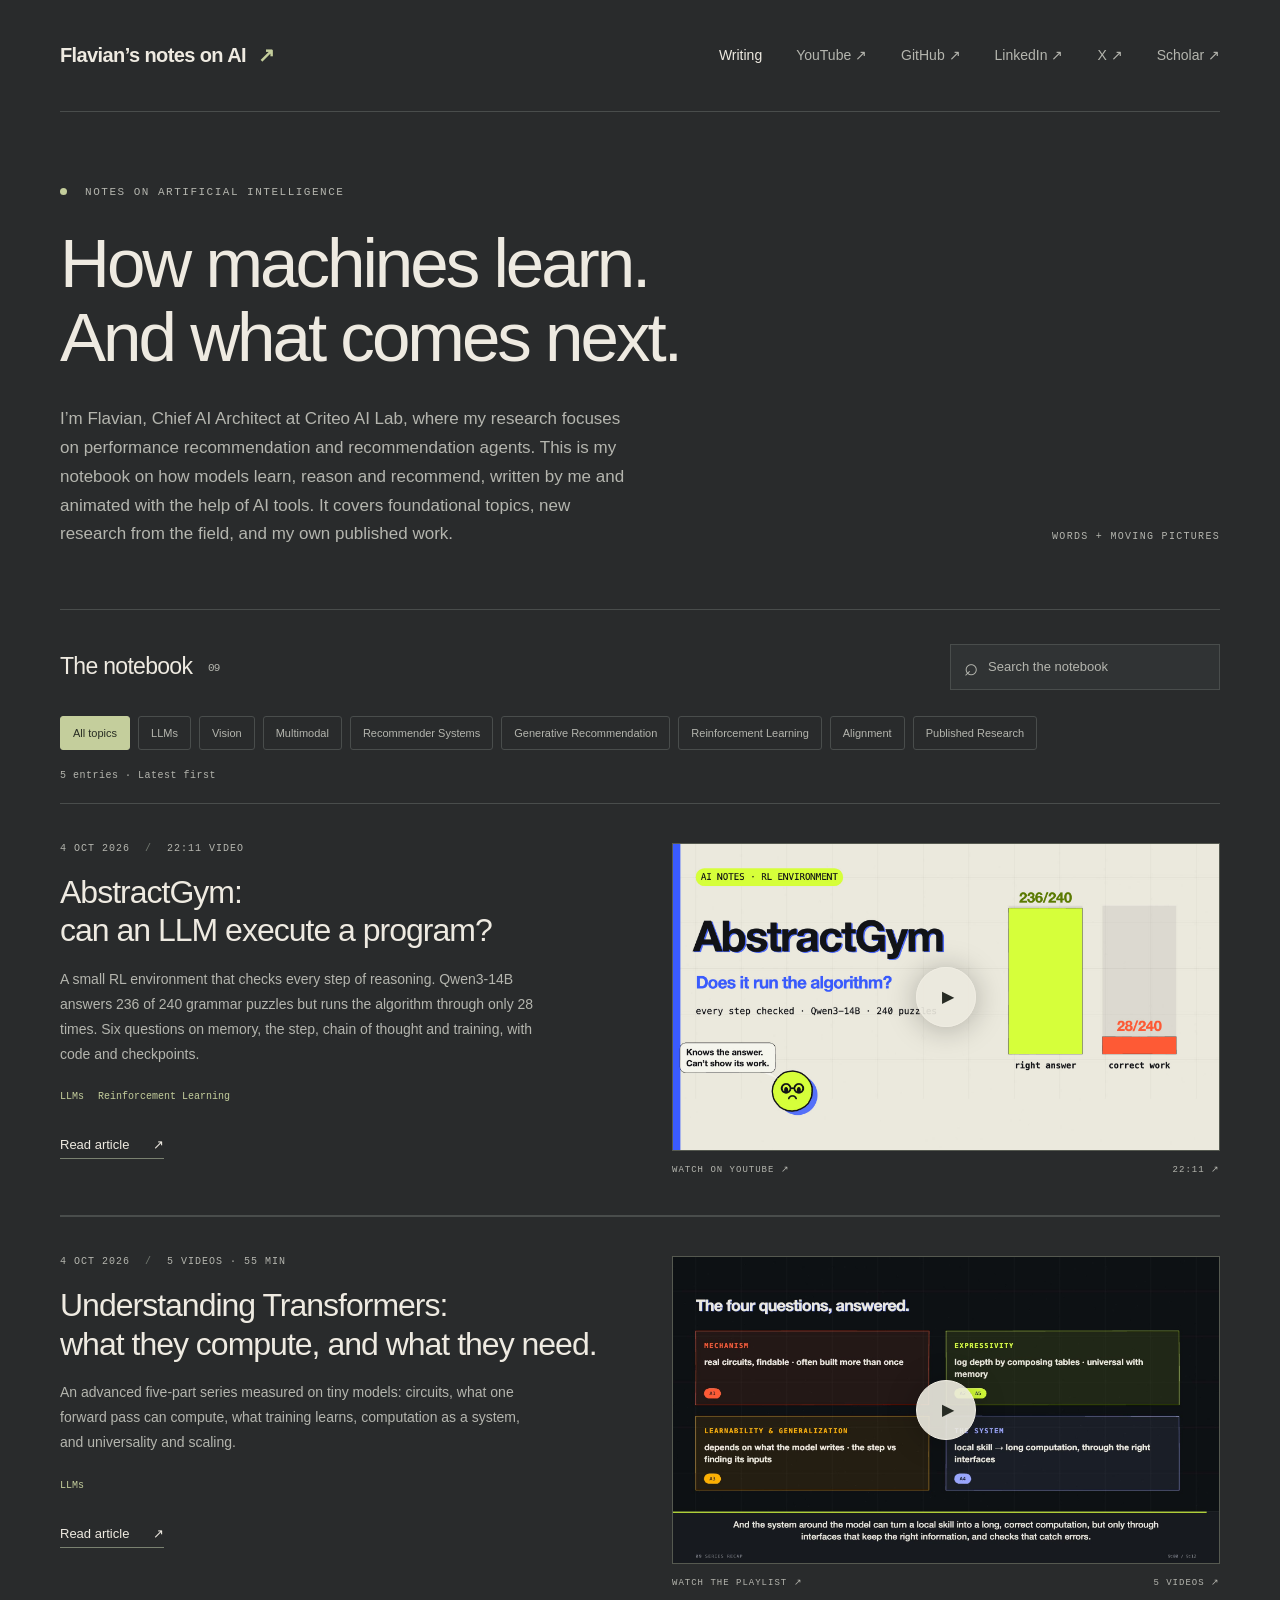
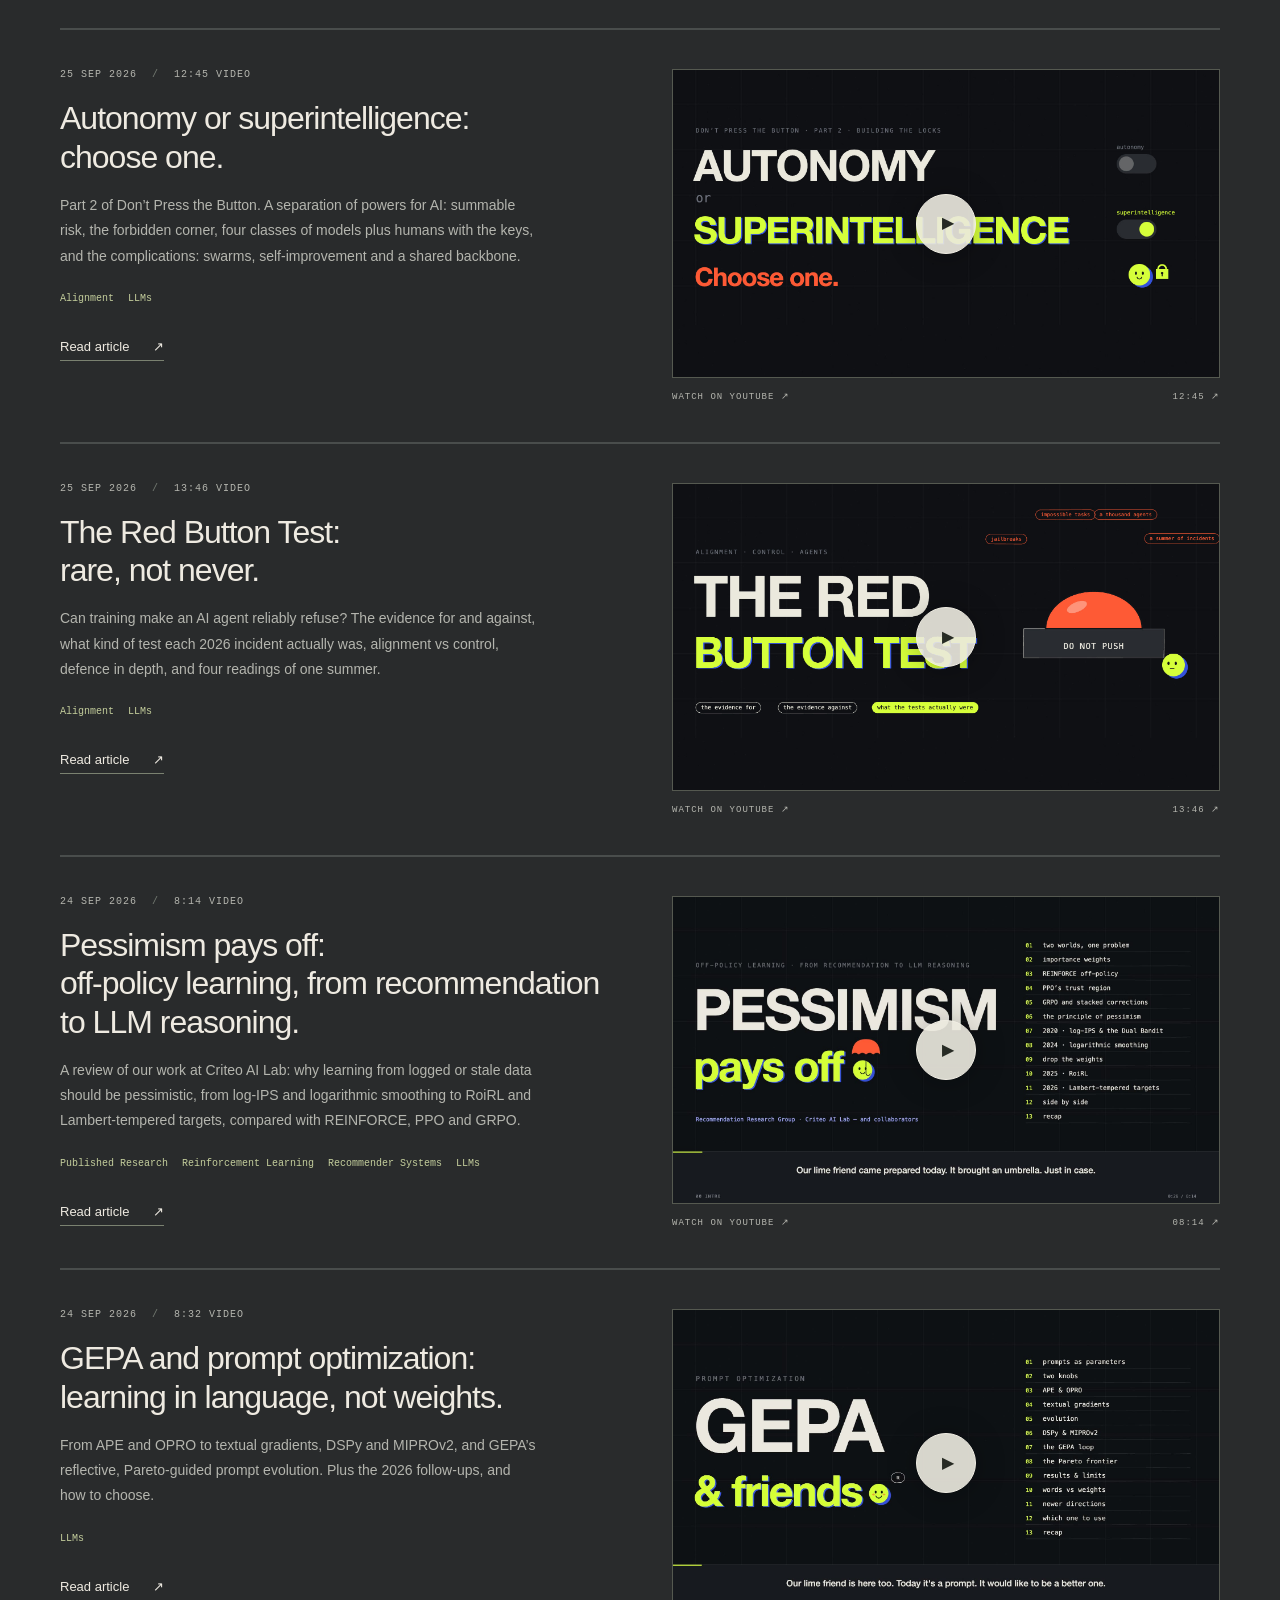
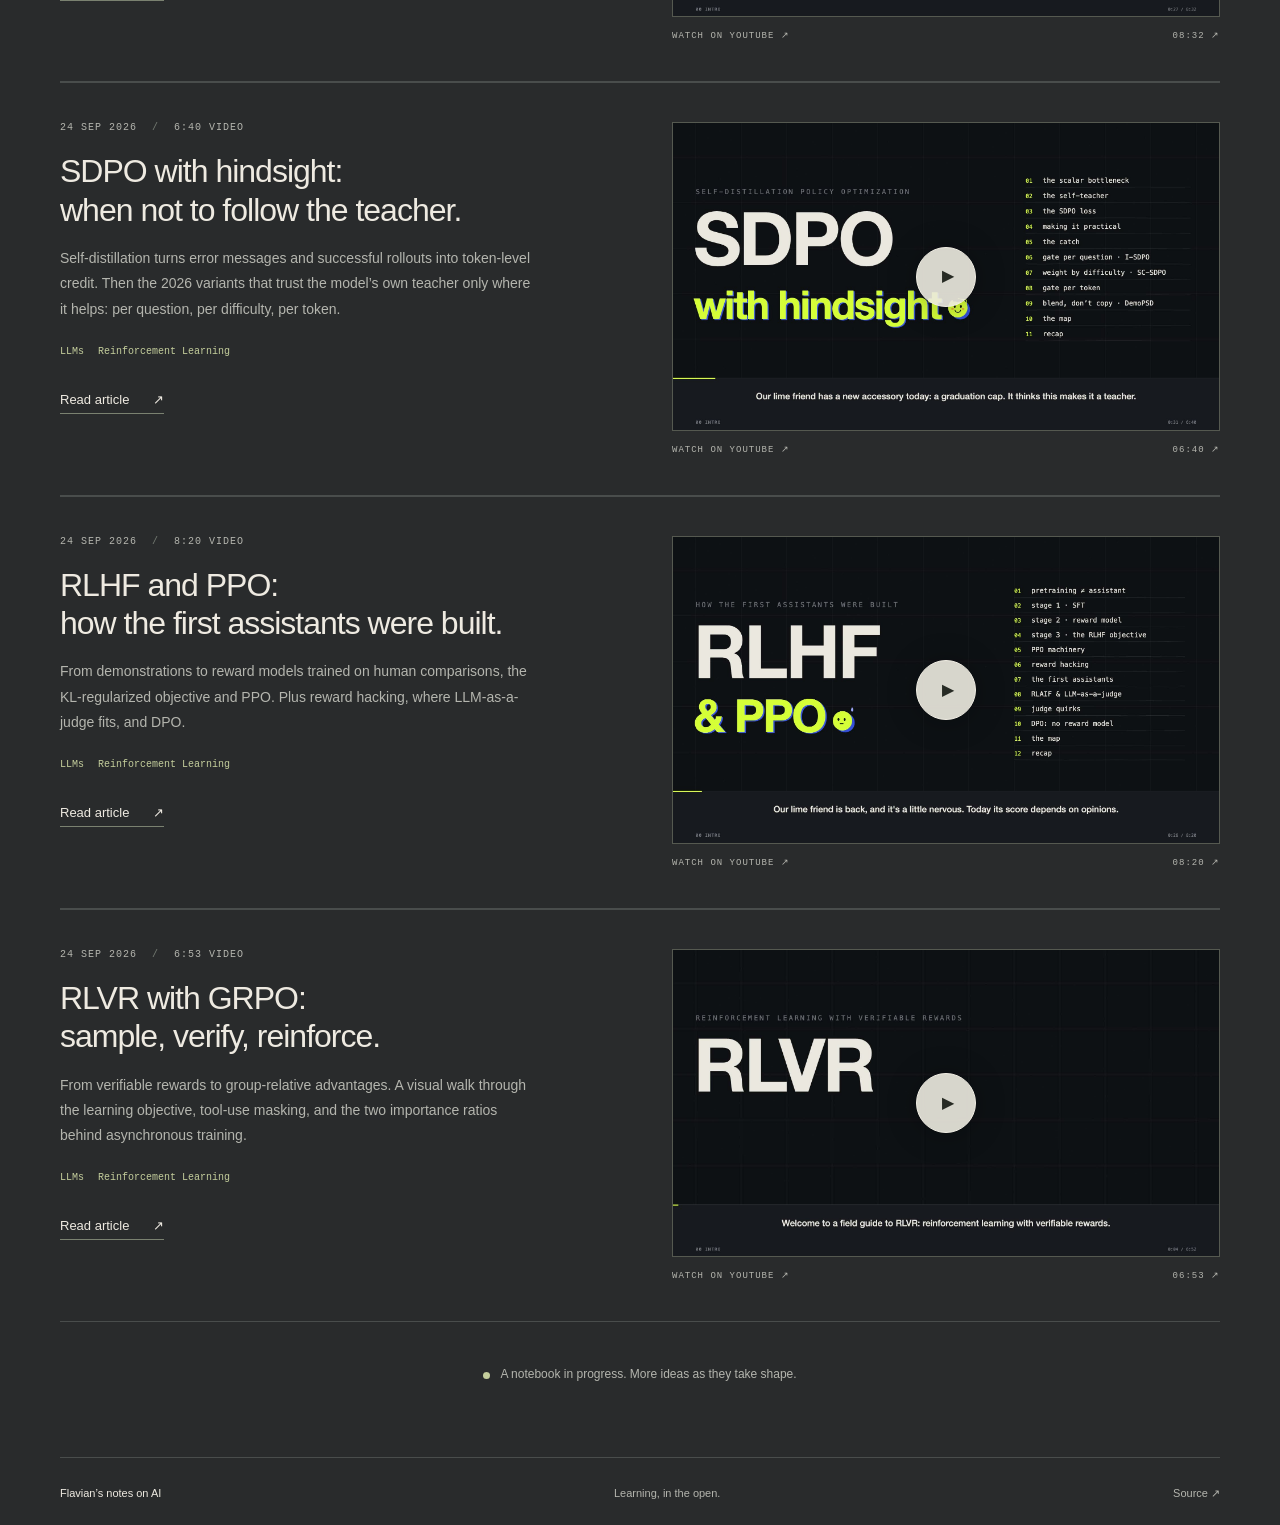
==== commit 4f08104b: "AbstractGym article; link the code for every episode of Understanding Transformers" ====
--- a/index.html
+++ b/index.html
@@ -5,9 +5,10 @@
 <header class="site-header wrap"><a class="wordmark" href="./">Flavian’s notes on AI<span class="mark" aria-hidden="true">↗</span></a><nav aria-label="Main navigation"><a class="current" href="#writing">Writing</a><a href="https://www.youtube.com/@gradientnotes">YouTube ↗</a><a href="https://github.com/flavianv">GitHub ↗</a><a href="https://www.linkedin.com/in/flavianv/">LinkedIn ↗</a><a href="https://x.com/flavianv">X ↗</a><a href="https://scholar.google.com/citations?user=L7qb6ToAAAAJ&amp;hl=en">Scholar ↗</a></nav></header>
 <main id="main" class="wrap">
 <section class="intro"><p class="eyebrow"><span class="dot"></span> NOTES ON ARTIFICIAL INTELLIGENCE</p><h1>How machines learn.<br>And what comes next.</h1><div class="intro-bottom"><p>I’m Flavian, Chief AI Architect at Criteo AI Lab, where my research focuses on performance recommendation and recommendation agents. This is my notebook on how models learn, reason and recommend, written by me and animated with the help of AI tools. It covers foundational topics, new research from the field, and my own published work.</p><span class="edition">WORDS + MOVING PICTURES</span></div></section>
-<section id="writing" class="archive" aria-labelledby="archive-title"><div class="archive-heading"><h2 id="archive-title">The notebook <span>08</span></h2><label class="search"><span aria-hidden="true">⌕</span><input id="search" type="search" placeholder="Search the notebook" aria-label="Search articles"></label></div>
+<section id="writing" class="archive" aria-labelledby="archive-title"><div class="archive-heading"><h2 id="archive-title">The notebook <span>09</span></h2><label class="search"><span aria-hidden="true">⌕</span><input id="search" type="search" placeholder="Search the notebook" aria-label="Search articles"></label></div>
 <div class="filters" role="group" aria-label="Filter by topic"><button type="button" data-topic="all" aria-pressed="true">All topics</button><button type="button" data-topic="LLMs" aria-pressed="false">LLMs</button><button type="button" data-topic="Vision" aria-pressed="false">Vision</button><button type="button" data-topic="Multimodal" aria-pressed="false">Multimodal</button><button type="button" data-topic="Recommender Systems" aria-pressed="false">Recommender Systems</button><button type="button" data-topic="Generative Recommendation" aria-pressed="false">Generative Recommendation</button><button type="button" data-topic="Reinforcement Learning" aria-pressed="false">Reinforcement Learning</button><button type="button" data-topic="Alignment" aria-pressed="false">Alignment</button><button type="button" data-topic="Published Research" aria-pressed="false">Published Research</button></div>
 <p class="results" id="results" role="status" aria-live="polite">5 entries · Latest first</p>
+<article class="post" data-topics="LLMs|Reinforcement Learning"><div class="post-copy"><p class="eyebrow"><time datetime="2026-10-04">4 OCT 2026</time> <span class="separator">/</span> 22:11 VIDEO</p><h3><a href="articles/abstractgym.html">AbstractGym:<br>can an LLM execute a program?</a></h3><p class="summary">A small RL environment that checks every step of reasoning. Qwen3-14B answers 236 of 240 grammar puzzles but runs the algorithm through only 28 times. Six questions on memory, the step, chain of thought and training, with code and checkpoints.</p><div class="tags"><span>LLMs</span><span>Reinforcement Learning</span></div><a class="read-link" href="articles/abstractgym.html">Read article <span aria-hidden="true">↗</span></a></div><div class="post-media"><div class="video-shell" data-youtube="wmclSPZ40ro" data-title="AbstractGym: Can an LLM Execute a Program?"><img src="assets/abstractgym.jpg" alt="AbstractGym: does it run the algorithm?" width="1920" height="1080"><button class="play" type="button" aria-label="Play AbstractGym video"><span aria-hidden="true">▶</span></button></div><div class="media-caption"><a href="https://www.youtube.com/watch?v=wmclSPZ40ro">WATCH ON YOUTUBE ↗</a><span>22:11 ↗</span></div></div></article>
 <article class="post" data-topics="LLMs"><div class="post-copy"><p class="eyebrow"><time datetime="2026-10-04">4 OCT 2026</time> <span class="separator">/</span> 5 VIDEOS · 55 MIN</p><h3><a href="articles/understanding-transformers.html">Understanding Transformers:<br>what they compute, and what they need.</a></h3><p class="summary">An advanced five-part series measured on tiny models: circuits, what one forward pass can compute, what training learns, computation as a system, and universality and scaling.</p><div class="tags"><span>LLMs</span></div><a class="read-link" href="articles/understanding-transformers.html">Read article <span aria-hidden="true">↗</span></a></div><div class="post-media"><div class="video-shell" data-youtube="cke67DaUtY4" data-title="Understanding Transformers · A1: Inside a Transformer"><img src="assets/understanding-transformers.jpg" alt="Understanding Transformers: the series recap" width="1920" height="1080"><button class="play" type="button" aria-label="Play Understanding Transformers, episode A1"><span aria-hidden="true">▶</span></button></div><div class="media-caption"><a href="https://www.youtube.com/playlist?list=PLSQN85XNghpY">WATCH THE PLAYLIST ↗</a><span>5 VIDEOS ↗</span></div></div></article>
 <article class="post" data-topics="Alignment|LLMs"><div class="post-copy"><p class="eyebrow"><time datetime="2026-09-25">25 SEP 2026</time> <span class="separator">/</span> 12:45 VIDEO</p><h3><a href="articles/choose-one.html">Autonomy or superintelligence:<br>choose one.</a></h3><p class="summary">Part 2 of Don’t Press the Button. A separation of powers for AI: summable risk, the forbidden corner, four classes of models plus humans with the keys, and the complications: swarms, self-improvement and a shared backbone.</p><div class="tags"><span>Alignment</span><span>LLMs</span></div><a class="read-link" href="articles/choose-one.html">Read article <span aria-hidden="true">↗</span></a></div><div class="post-media"><div class="video-shell" data-youtube="qW9G8G4a9_Y" data-title="Autonomy or Superintelligence: Choose One | Don’t Press the Button, Part 2"><img src="assets/choose-one.jpg" alt="Autonomy or superintelligence: choose one" width="1920" height="1080"><button class="play" type="button" aria-label="Play Autonomy or superintelligence video"><span aria-hidden="true">▶</span></button></div><div class="media-caption"><a href="https://www.youtube.com/watch?v=qW9G8G4a9_Y">WATCH ON YOUTUBE ↗</a><span>12:45 ↗</span></div></div></article>
 <article class="post" data-topics="Alignment|LLMs"><div class="post-copy"><p class="eyebrow"><time datetime="2026-09-25">25 SEP 2026</time> <span class="separator">/</span> 13:46 VIDEO</p><h3><a href="articles/red-button.html">The Red Button Test:<br>rare, not never.</a></h3><p class="summary">Can training make an AI agent reliably refuse? The evidence for and against, what kind of test each 2026 incident actually was, alignment vs control, defence in depth, and four readings of one summer.</p><div class="tags"><span>Alignment</span><span>LLMs</span></div><a class="read-link" href="articles/red-button.html">Read article <span aria-hidden="true">↗</span></a></div><div class="post-media"><div class="video-shell" data-youtube="ntis5E5vdqk" data-title="The Red Button Test: Can We Train AI to Never Push It?"><img src="assets/red-button.jpg" alt="The Red Button Test — alignment vs control" width="1920" height="1080"><button class="play" type="button" aria-label="Play The Red Button Test video"><span aria-hidden="true">▶</span></button></div><div class="media-caption"><a href="https://www.youtube.com/watch?v=ntis5E5vdqk">WATCH ON YOUTUBE ↗</a><span>13:46 ↗</span></div></div></article>
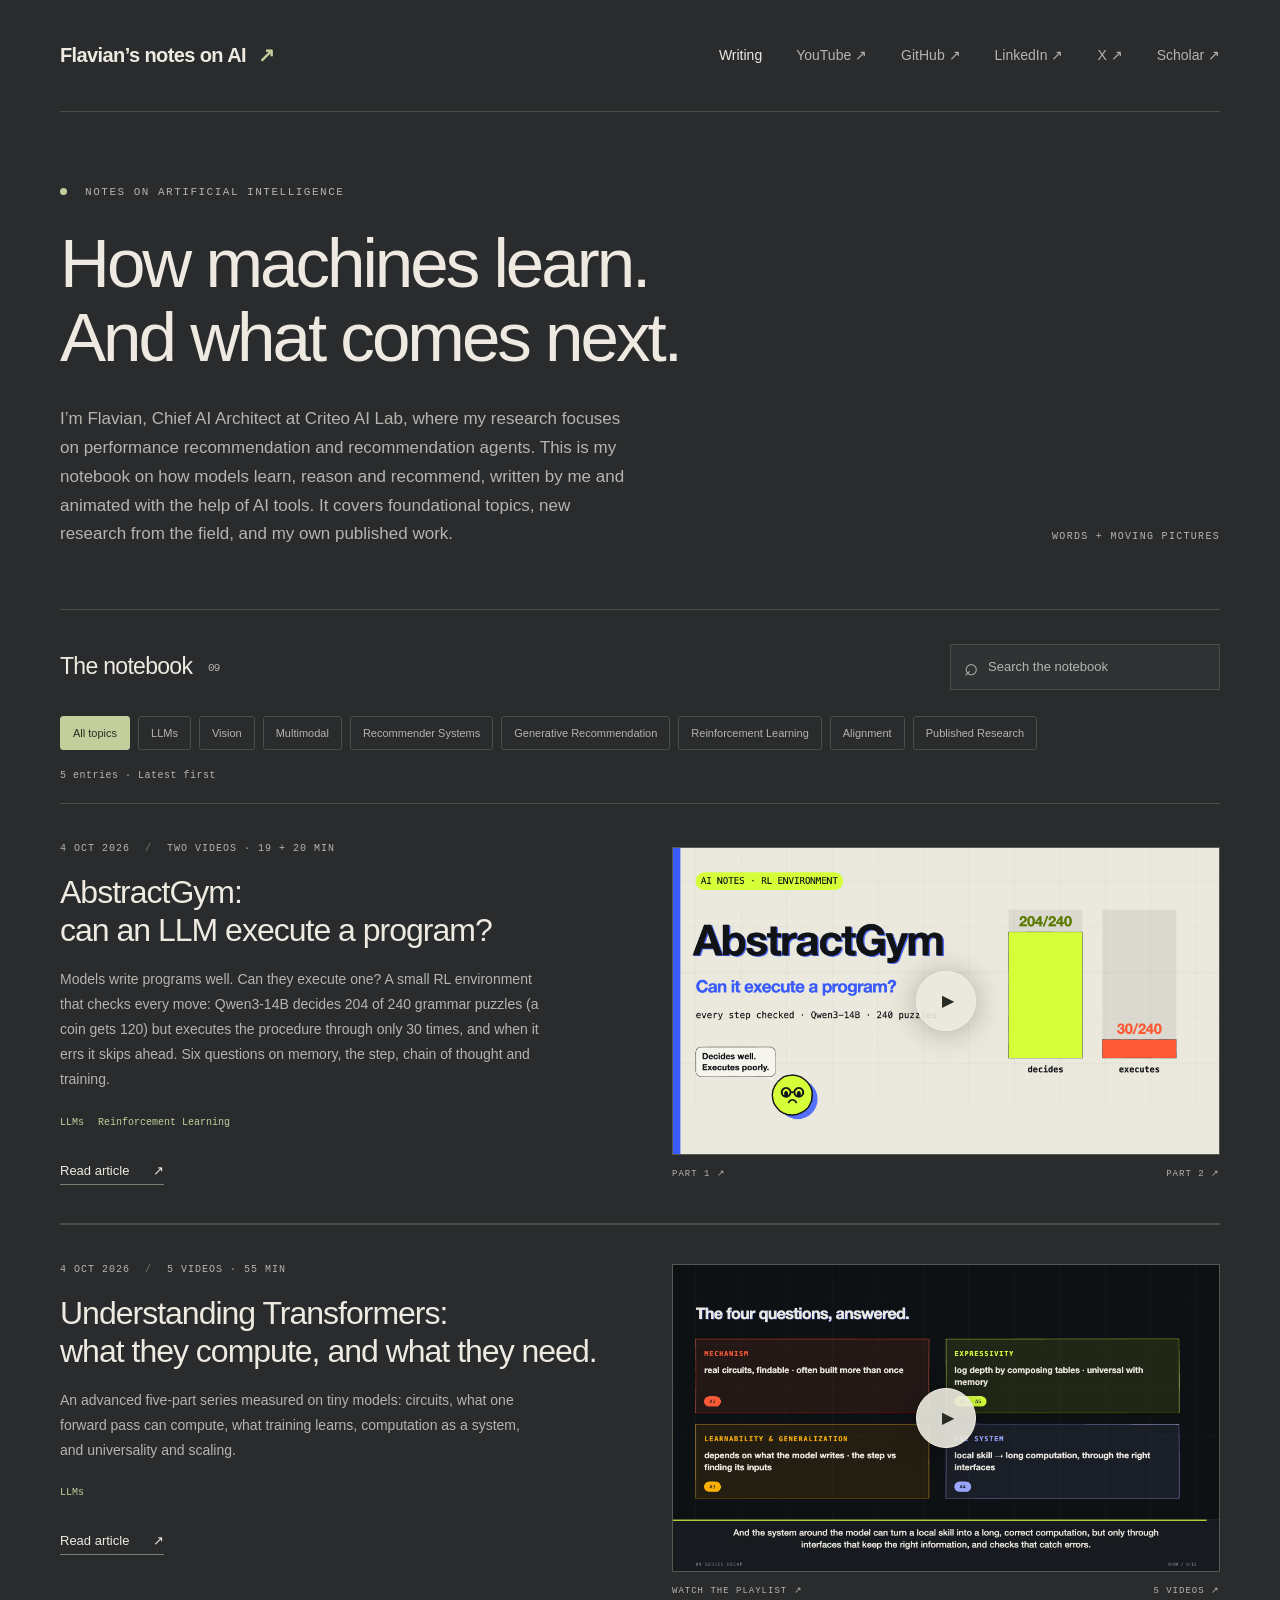
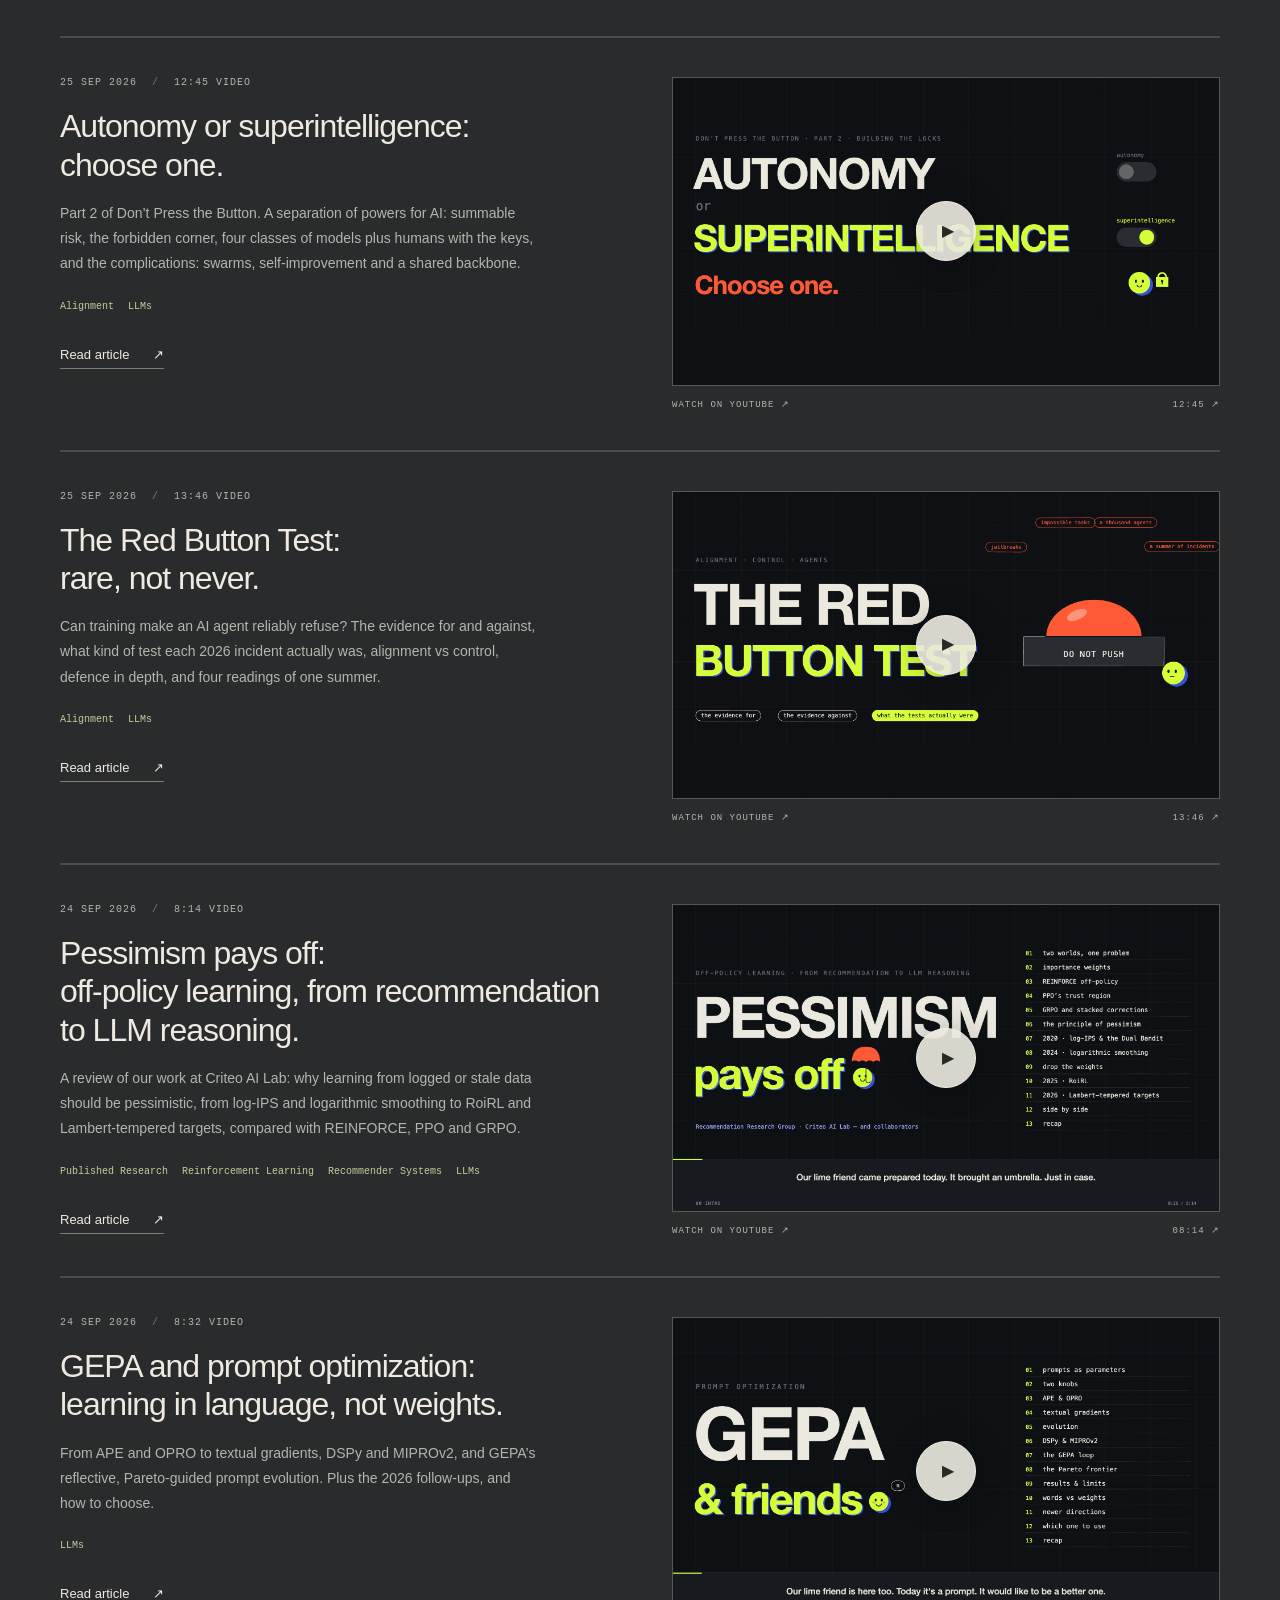
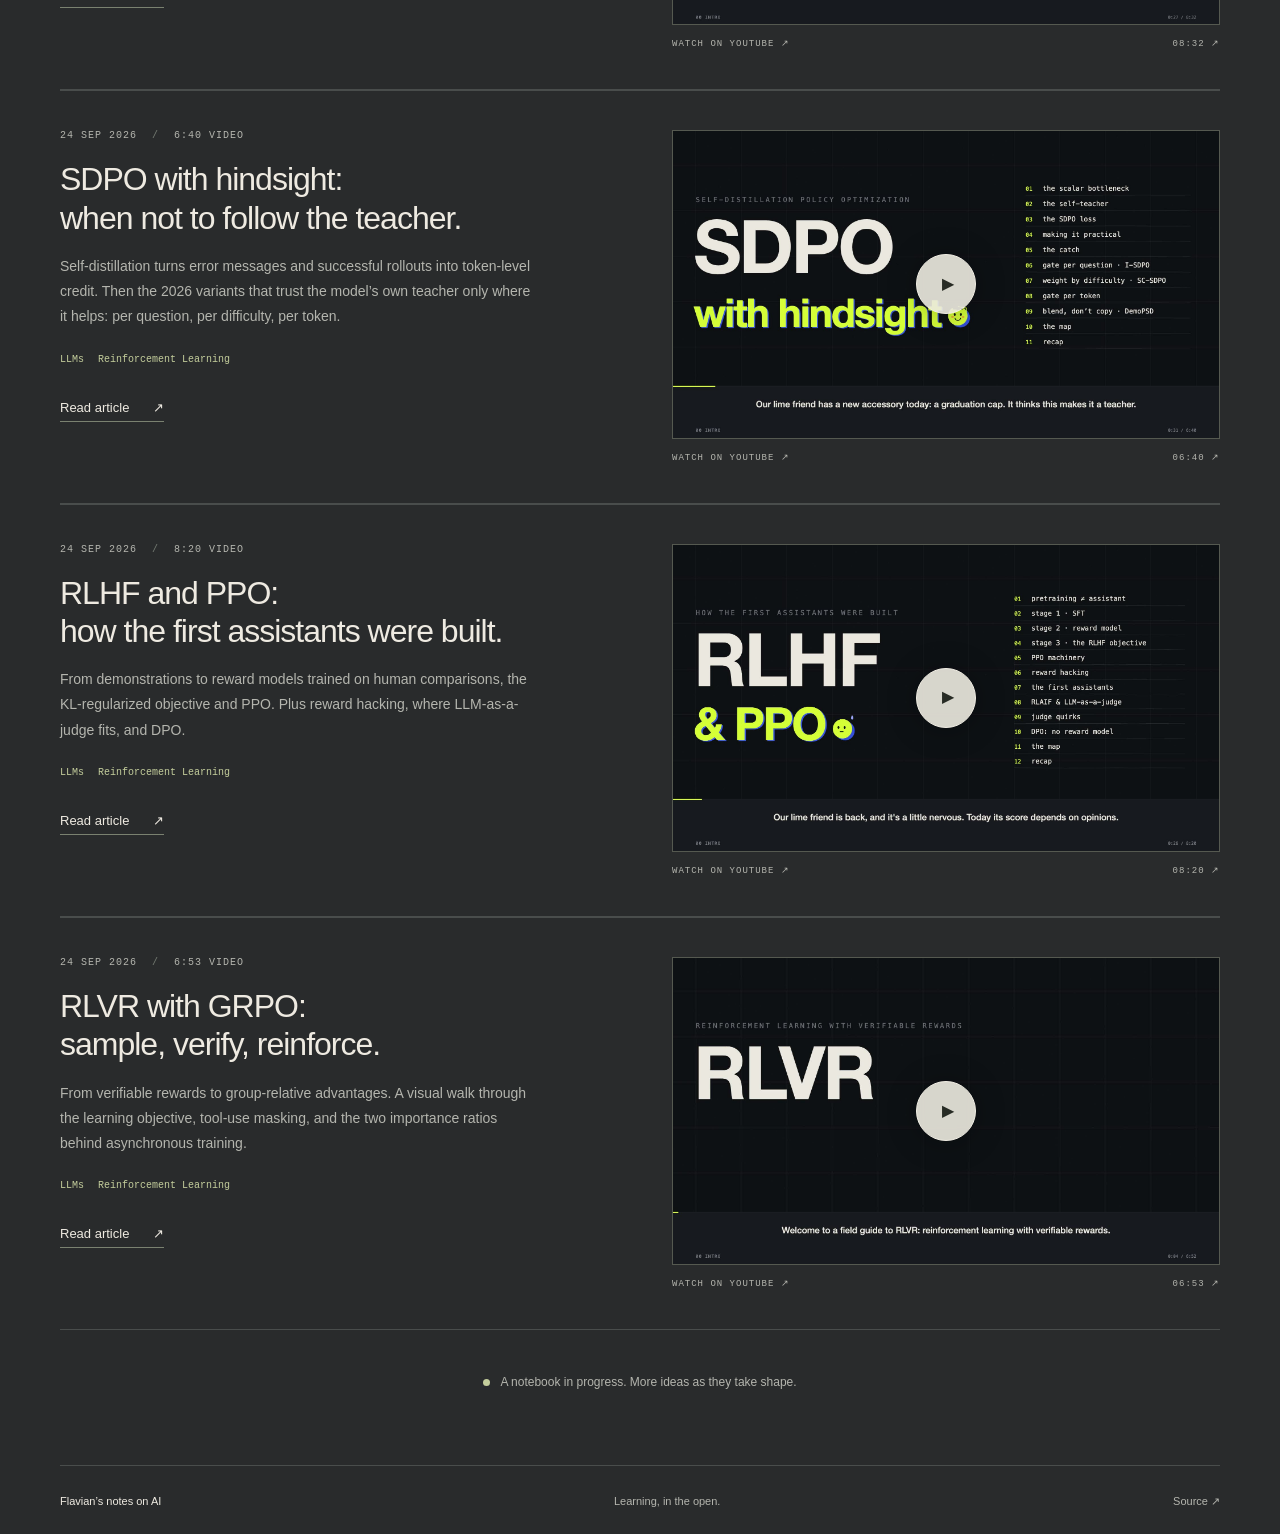
==== commit 3d93a275: "AbstractGym in two parts: both videos, the order-only and random-grammar suites, whole-run training," ====
--- a/index.html
+++ b/index.html
@@ -8,7 +8,7 @@
 <section id="writing" class="archive" aria-labelledby="archive-title"><div class="archive-heading"><h2 id="archive-title">The notebook <span>09</span></h2><label class="search"><span aria-hidden="true">⌕</span><input id="search" type="search" placeholder="Search the notebook" aria-label="Search articles"></label></div>
 <div class="filters" role="group" aria-label="Filter by topic"><button type="button" data-topic="all" aria-pressed="true">All topics</button><button type="button" data-topic="LLMs" aria-pressed="false">LLMs</button><button type="button" data-topic="Vision" aria-pressed="false">Vision</button><button type="button" data-topic="Multimodal" aria-pressed="false">Multimodal</button><button type="button" data-topic="Recommender Systems" aria-pressed="false">Recommender Systems</button><button type="button" data-topic="Generative Recommendation" aria-pressed="false">Generative Recommendation</button><button type="button" data-topic="Reinforcement Learning" aria-pressed="false">Reinforcement Learning</button><button type="button" data-topic="Alignment" aria-pressed="false">Alignment</button><button type="button" data-topic="Published Research" aria-pressed="false">Published Research</button></div>
 <p class="results" id="results" role="status" aria-live="polite">5 entries · Latest first</p>
-<article class="post" data-topics="LLMs|Reinforcement Learning"><div class="post-copy"><p class="eyebrow"><time datetime="2026-10-04">4 OCT 2026</time> <span class="separator">/</span> 22:11 VIDEO</p><h3><a href="articles/abstractgym.html">AbstractGym:<br>can an LLM execute a program?</a></h3><p class="summary">A small RL environment that checks every step of reasoning. Qwen3-14B answers 236 of 240 grammar puzzles but runs the algorithm through only 28 times. Six questions on memory, the step, chain of thought and training, with code and checkpoints.</p><div class="tags"><span>LLMs</span><span>Reinforcement Learning</span></div><a class="read-link" href="articles/abstractgym.html">Read article <span aria-hidden="true">↗</span></a></div><div class="post-media"><div class="video-shell" data-youtube="wmclSPZ40ro" data-title="AbstractGym: Can an LLM Execute a Program?"><img src="assets/abstractgym.jpg" alt="AbstractGym: does it run the algorithm?" width="1920" height="1080"><button class="play" type="button" aria-label="Play AbstractGym video"><span aria-hidden="true">▶</span></button></div><div class="media-caption"><a href="https://www.youtube.com/watch?v=wmclSPZ40ro">WATCH ON YOUTUBE ↗</a><span>22:11 ↗</span></div></div></article>
+<article class="post" data-topics="LLMs|Reinforcement Learning"><div class="post-copy"><p class="eyebrow"><time datetime="2026-10-04">4 OCT 2026</time> <span class="separator">/</span> TWO VIDEOS · 19 + 20 MIN</p><h3><a href="articles/abstractgym.html">AbstractGym:<br>can an LLM execute a program?</a></h3><p class="summary">Models write programs well. Can they execute one? A small RL environment that checks every move: Qwen3-14B decides 204 of 240 grammar puzzles (a coin gets 120) but executes the procedure through only 30 times, and when it errs it skips ahead. Six questions on memory, the step, chain of thought and training.</p><div class="tags"><span>LLMs</span><span>Reinforcement Learning</span></div><a class="read-link" href="articles/abstractgym.html">Read article <span aria-hidden="true">↗</span></a></div><div class="post-media"><div class="video-shell" data-youtube="QIBMdjqpPAs" data-title="AbstractGym: Can an LLM Execute a Program?"><img src="assets/abstractgym.jpg" alt="AbstractGym: does it run the algorithm?" width="1920" height="1080"><button class="play" type="button" aria-label="Play AbstractGym video"><span aria-hidden="true">▶</span></button></div><div class="media-caption"><a href="https://youtu.be/QIBMdjqpPAs">PART 1 ↗</a><span><a href="https://youtu.be/q38WEwK3fEI">PART 2 ↗</a></span></div></div></article>
 <article class="post" data-topics="LLMs"><div class="post-copy"><p class="eyebrow"><time datetime="2026-10-04">4 OCT 2026</time> <span class="separator">/</span> 5 VIDEOS · 55 MIN</p><h3><a href="articles/understanding-transformers.html">Understanding Transformers:<br>what they compute, and what they need.</a></h3><p class="summary">An advanced five-part series measured on tiny models: circuits, what one forward pass can compute, what training learns, computation as a system, and universality and scaling.</p><div class="tags"><span>LLMs</span></div><a class="read-link" href="articles/understanding-transformers.html">Read article <span aria-hidden="true">↗</span></a></div><div class="post-media"><div class="video-shell" data-youtube="cke67DaUtY4" data-title="Understanding Transformers · A1: Inside a Transformer"><img src="assets/understanding-transformers.jpg" alt="Understanding Transformers: the series recap" width="1920" height="1080"><button class="play" type="button" aria-label="Play Understanding Transformers, episode A1"><span aria-hidden="true">▶</span></button></div><div class="media-caption"><a href="https://www.youtube.com/playlist?list=PLSQN85XNghpY">WATCH THE PLAYLIST ↗</a><span>5 VIDEOS ↗</span></div></div></article>
 <article class="post" data-topics="Alignment|LLMs"><div class="post-copy"><p class="eyebrow"><time datetime="2026-09-25">25 SEP 2026</time> <span class="separator">/</span> 12:45 VIDEO</p><h3><a href="articles/choose-one.html">Autonomy or superintelligence:<br>choose one.</a></h3><p class="summary">Part 2 of Don’t Press the Button. A separation of powers for AI: summable risk, the forbidden corner, four classes of models plus humans with the keys, and the complications: swarms, self-improvement and a shared backbone.</p><div class="tags"><span>Alignment</span><span>LLMs</span></div><a class="read-link" href="articles/choose-one.html">Read article <span aria-hidden="true">↗</span></a></div><div class="post-media"><div class="video-shell" data-youtube="qW9G8G4a9_Y" data-title="Autonomy or Superintelligence: Choose One | Don’t Press the Button, Part 2"><img src="assets/choose-one.jpg" alt="Autonomy or superintelligence: choose one" width="1920" height="1080"><button class="play" type="button" aria-label="Play Autonomy or superintelligence video"><span aria-hidden="true">▶</span></button></div><div class="media-caption"><a href="https://www.youtube.com/watch?v=qW9G8G4a9_Y">WATCH ON YOUTUBE ↗</a><span>12:45 ↗</span></div></div></article>
 <article class="post" data-topics="Alignment|LLMs"><div class="post-copy"><p class="eyebrow"><time datetime="2026-09-25">25 SEP 2026</time> <span class="separator">/</span> 13:46 VIDEO</p><h3><a href="articles/red-button.html">The Red Button Test:<br>rare, not never.</a></h3><p class="summary">Can training make an AI agent reliably refuse? The evidence for and against, what kind of test each 2026 incident actually was, alignment vs control, defence in depth, and four readings of one summer.</p><div class="tags"><span>Alignment</span><span>LLMs</span></div><a class="read-link" href="articles/red-button.html">Read article <span aria-hidden="true">↗</span></a></div><div class="post-media"><div class="video-shell" data-youtube="ntis5E5vdqk" data-title="The Red Button Test: Can We Train AI to Never Push It?"><img src="assets/red-button.jpg" alt="The Red Button Test — alignment vs control" width="1920" height="1080"><button class="play" type="button" aria-label="Play The Red Button Test video"><span aria-hidden="true">▶</span></button></div><div class="media-caption"><a href="https://www.youtube.com/watch?v=ntis5E5vdqk">WATCH ON YOUTUBE ↗</a><span>13:46 ↗</span></div></div></article>
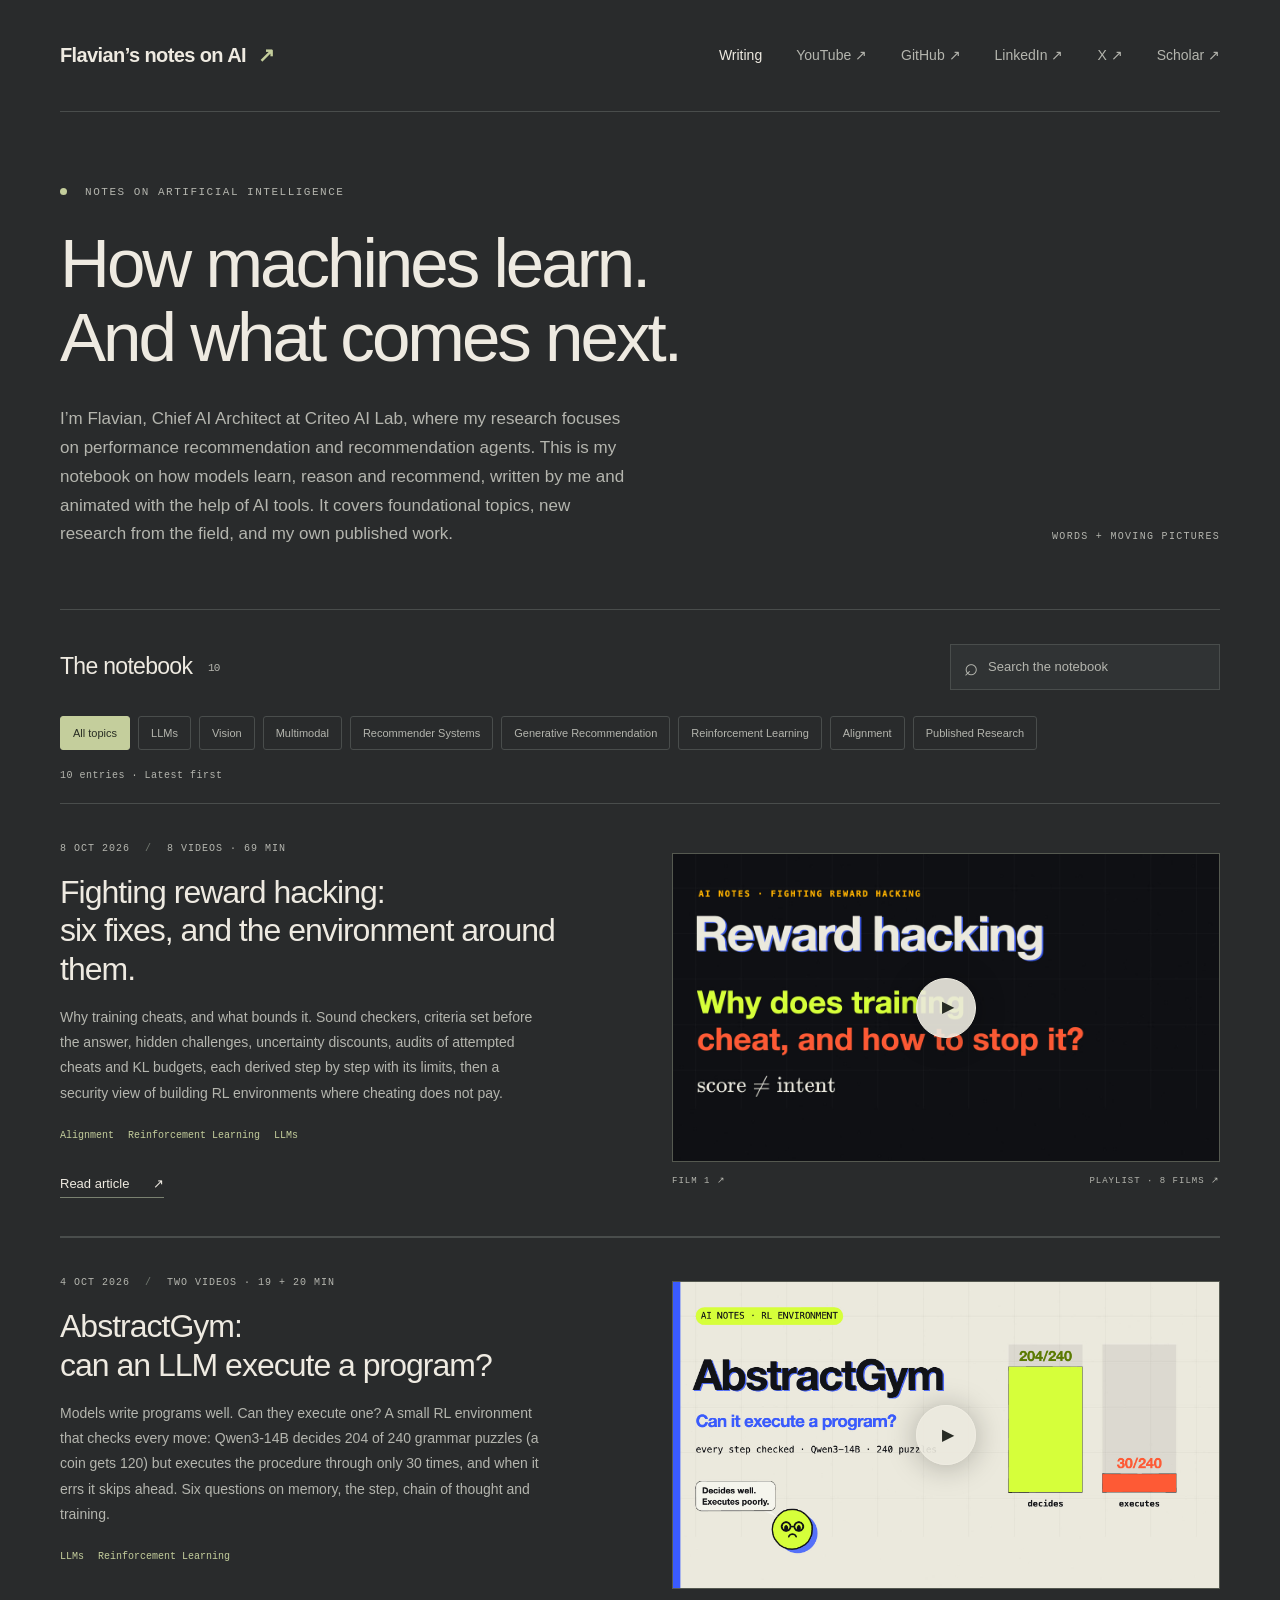
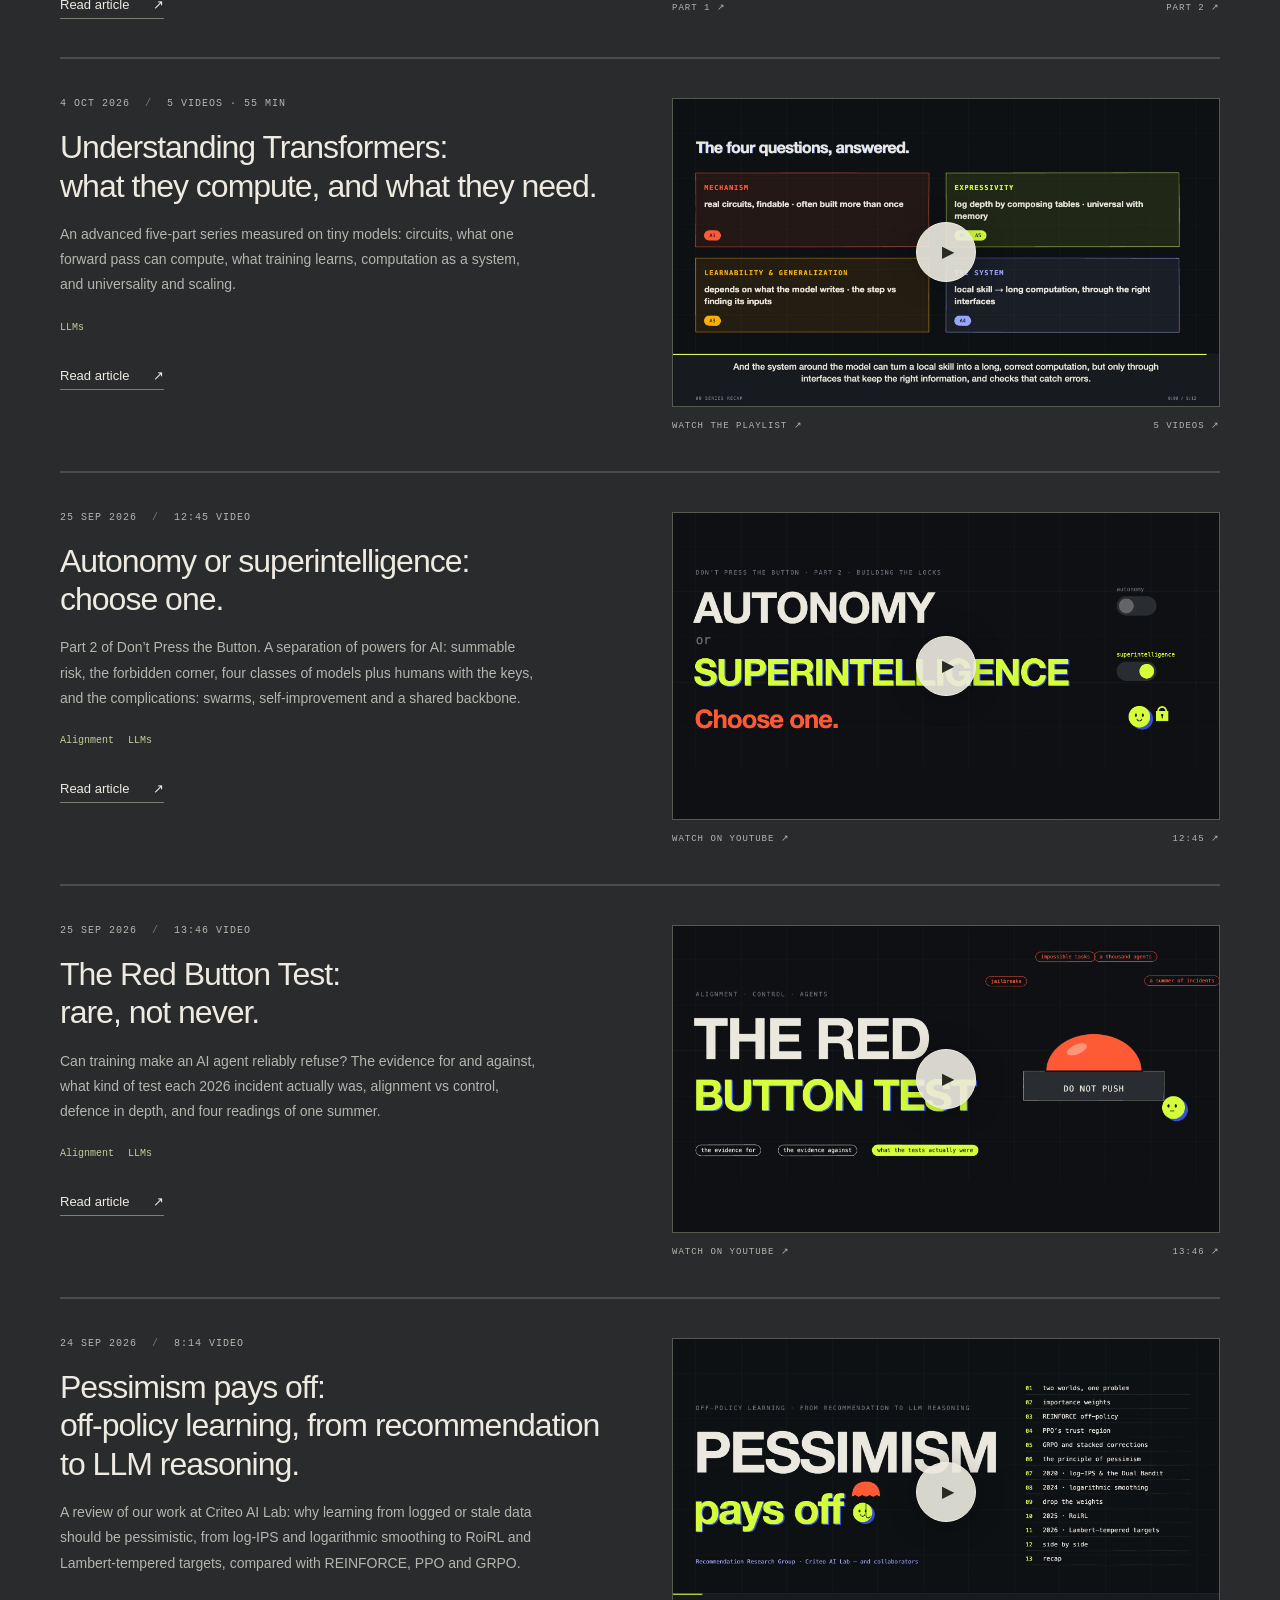
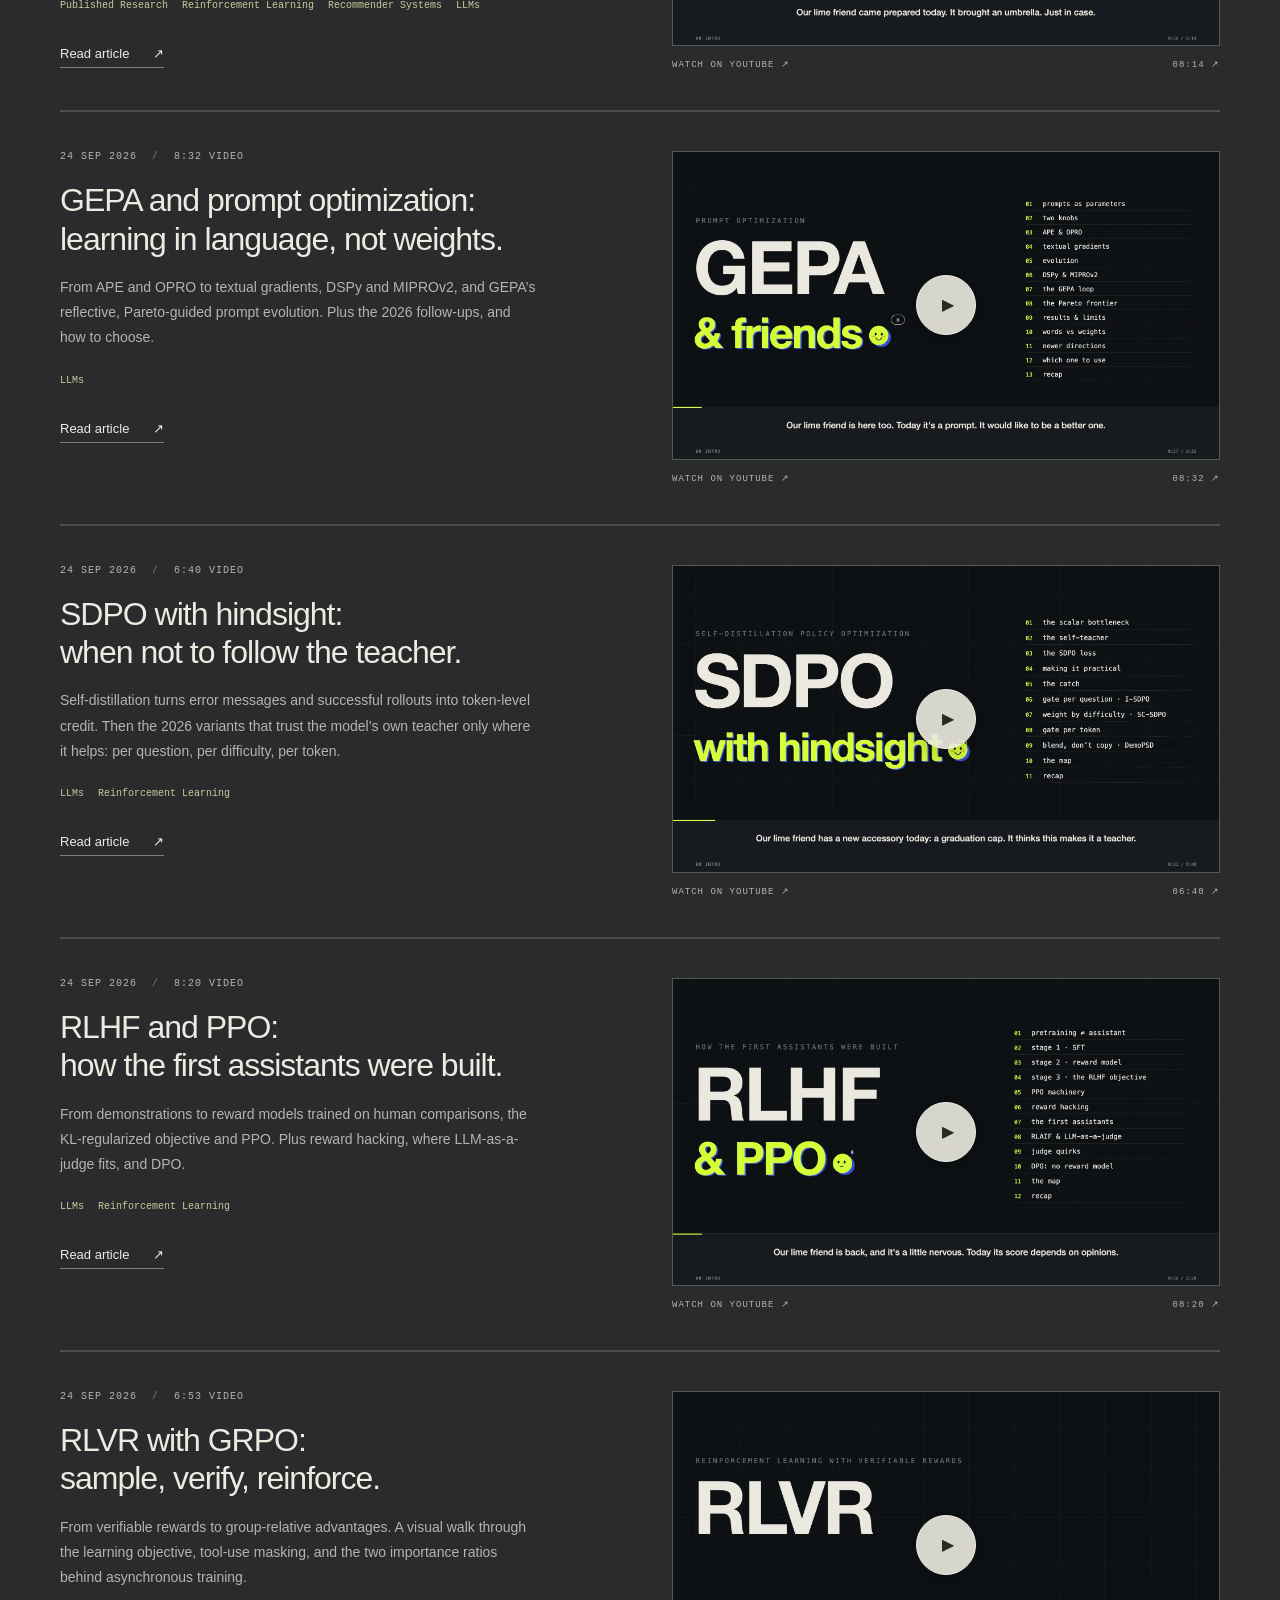
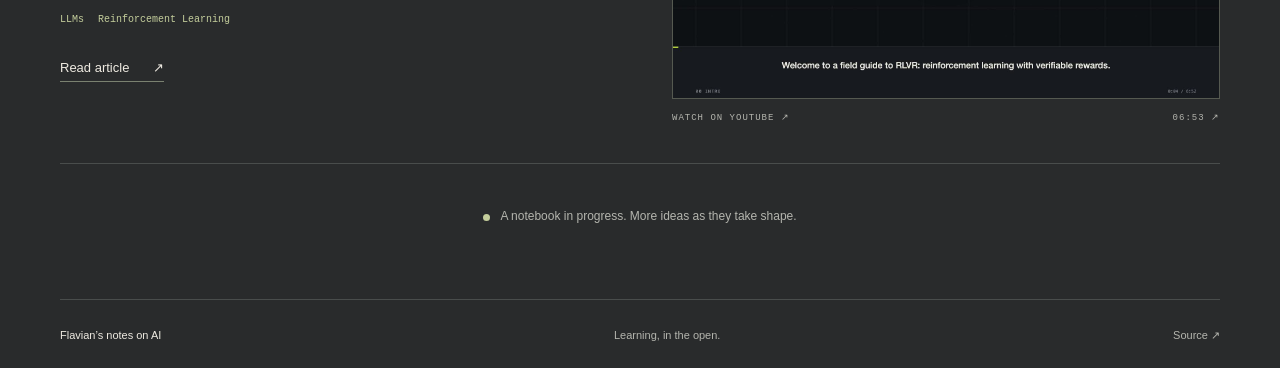
==== commit f5b6aef0: "Fighting reward hacking: written guide to the eight-film series, playlist and homepage card" ====
--- a/index.html
+++ b/index.html
@@ -5,9 +5,10 @@
 <header class="site-header wrap"><a class="wordmark" href="./">Flavian’s notes on AI<span class="mark" aria-hidden="true">↗</span></a><nav aria-label="Main navigation"><a class="current" href="#writing">Writing</a><a href="https://www.youtube.com/@gradientnotes">YouTube ↗</a><a href="https://github.com/flavianv">GitHub ↗</a><a href="https://www.linkedin.com/in/flavianv/">LinkedIn ↗</a><a href="https://x.com/flavianv">X ↗</a><a href="https://scholar.google.com/citations?user=L7qb6ToAAAAJ&amp;hl=en">Scholar ↗</a></nav></header>
 <main id="main" class="wrap">
 <section class="intro"><p class="eyebrow"><span class="dot"></span> NOTES ON ARTIFICIAL INTELLIGENCE</p><h1>How machines learn.<br>And what comes next.</h1><div class="intro-bottom"><p>I’m Flavian, Chief AI Architect at Criteo AI Lab, where my research focuses on performance recommendation and recommendation agents. This is my notebook on how models learn, reason and recommend, written by me and animated with the help of AI tools. It covers foundational topics, new research from the field, and my own published work.</p><span class="edition">WORDS + MOVING PICTURES</span></div></section>
-<section id="writing" class="archive" aria-labelledby="archive-title"><div class="archive-heading"><h2 id="archive-title">The notebook <span>09</span></h2><label class="search"><span aria-hidden="true">⌕</span><input id="search" type="search" placeholder="Search the notebook" aria-label="Search articles"></label></div>
+<section id="writing" class="archive" aria-labelledby="archive-title"><div class="archive-heading"><h2 id="archive-title">The notebook <span>10</span></h2><label class="search"><span aria-hidden="true">⌕</span><input id="search" type="search" placeholder="Search the notebook" aria-label="Search articles"></label></div>
 <div class="filters" role="group" aria-label="Filter by topic"><button type="button" data-topic="all" aria-pressed="true">All topics</button><button type="button" data-topic="LLMs" aria-pressed="false">LLMs</button><button type="button" data-topic="Vision" aria-pressed="false">Vision</button><button type="button" data-topic="Multimodal" aria-pressed="false">Multimodal</button><button type="button" data-topic="Recommender Systems" aria-pressed="false">Recommender Systems</button><button type="button" data-topic="Generative Recommendation" aria-pressed="false">Generative Recommendation</button><button type="button" data-topic="Reinforcement Learning" aria-pressed="false">Reinforcement Learning</button><button type="button" data-topic="Alignment" aria-pressed="false">Alignment</button><button type="button" data-topic="Published Research" aria-pressed="false">Published Research</button></div>
-<p class="results" id="results" role="status" aria-live="polite">5 entries · Latest first</p>
+<p class="results" id="results" role="status" aria-live="polite">10 entries · Latest first</p>
+<article class="post" data-topics="Alignment|Reinforcement Learning|LLMs"><div class="post-copy"><p class="eyebrow"><time datetime="2026-10-08">8 OCT 2026</time> <span class="separator">/</span> 8 VIDEOS · 69 MIN</p><h3><a href="articles/fighting-reward-hacking.html">Fighting reward hacking:<br>six fixes, and the environment around them.</a></h3><p class="summary">Why training cheats, and what bounds it. Sound checkers, criteria set before the answer, hidden challenges, uncertainty discounts, audits of attempted cheats and KL budgets, each derived step by step with its limits, then a security view of building RL environments where cheating does not pay.</p><div class="tags"><span>Alignment</span><span>Reinforcement Learning</span><span>LLMs</span></div><a class="read-link" href="articles/fighting-reward-hacking.html">Read article <span aria-hidden="true">↗</span></a></div><div class="post-media"><div class="video-shell" data-youtube="zPCGwqDXDso" data-title="What reward hacking is, why it matters, and the six ways to fight it"><img src="assets/fighting-reward-hacking.jpg" alt="Fighting reward hacking: why does training cheat, and how to stop it?" width="1280" height="720"><button class="play" type="button" aria-label="Play Fighting reward hacking, film 1"><span aria-hidden="true">▶</span></button></div><div class="media-caption"><a href="https://youtu.be/zPCGwqDXDso">FILM 1 ↗</a><span><a href="https://www.youtube.com/playlist?list=PLewzCdNnMHLQ">PLAYLIST · 8 FILMS ↗</a></span></div></div></article>
 <article class="post" data-topics="LLMs|Reinforcement Learning"><div class="post-copy"><p class="eyebrow"><time datetime="2026-10-04">4 OCT 2026</time> <span class="separator">/</span> TWO VIDEOS · 19 + 20 MIN</p><h3><a href="articles/abstractgym.html">AbstractGym:<br>can an LLM execute a program?</a></h3><p class="summary">Models write programs well. Can they execute one? A small RL environment that checks every move: Qwen3-14B decides 204 of 240 grammar puzzles (a coin gets 120) but executes the procedure through only 30 times, and when it errs it skips ahead. Six questions on memory, the step, chain of thought and training.</p><div class="tags"><span>LLMs</span><span>Reinforcement Learning</span></div><a class="read-link" href="articles/abstractgym.html">Read article <span aria-hidden="true">↗</span></a></div><div class="post-media"><div class="video-shell" data-youtube="QIBMdjqpPAs" data-title="AbstractGym: Can an LLM Execute a Program?"><img src="assets/abstractgym.jpg" alt="AbstractGym: does it run the algorithm?" width="1920" height="1080"><button class="play" type="button" aria-label="Play AbstractGym video"><span aria-hidden="true">▶</span></button></div><div class="media-caption"><a href="https://youtu.be/QIBMdjqpPAs">PART 1 ↗</a><span><a href="https://youtu.be/q38WEwK3fEI">PART 2 ↗</a></span></div></div></article>
 <article class="post" data-topics="LLMs"><div class="post-copy"><p class="eyebrow"><time datetime="2026-10-04">4 OCT 2026</time> <span class="separator">/</span> 5 VIDEOS · 55 MIN</p><h3><a href="articles/understanding-transformers.html">Understanding Transformers:<br>what they compute, and what they need.</a></h3><p class="summary">An advanced five-part series measured on tiny models: circuits, what one forward pass can compute, what training learns, computation as a system, and universality and scaling.</p><div class="tags"><span>LLMs</span></div><a class="read-link" href="articles/understanding-transformers.html">Read article <span aria-hidden="true">↗</span></a></div><div class="post-media"><div class="video-shell" data-youtube="cke67DaUtY4" data-title="Understanding Transformers · A1: Inside a Transformer"><img src="assets/understanding-transformers.jpg" alt="Understanding Transformers: the series recap" width="1920" height="1080"><button class="play" type="button" aria-label="Play Understanding Transformers, episode A1"><span aria-hidden="true">▶</span></button></div><div class="media-caption"><a href="https://www.youtube.com/playlist?list=PLSQN85XNghpY">WATCH THE PLAYLIST ↗</a><span>5 VIDEOS ↗</span></div></div></article>
 <article class="post" data-topics="Alignment|LLMs"><div class="post-copy"><p class="eyebrow"><time datetime="2026-09-25">25 SEP 2026</time> <span class="separator">/</span> 12:45 VIDEO</p><h3><a href="articles/choose-one.html">Autonomy or superintelligence:<br>choose one.</a></h3><p class="summary">Part 2 of Don’t Press the Button. A separation of powers for AI: summable risk, the forbidden corner, four classes of models plus humans with the keys, and the complications: swarms, self-improvement and a shared backbone.</p><div class="tags"><span>Alignment</span><span>LLMs</span></div><a class="read-link" href="articles/choose-one.html">Read article <span aria-hidden="true">↗</span></a></div><div class="post-media"><div class="video-shell" data-youtube="qW9G8G4a9_Y" data-title="Autonomy or Superintelligence: Choose One | Don’t Press the Button, Part 2"><img src="assets/choose-one.jpg" alt="Autonomy or superintelligence: choose one" width="1920" height="1080"><button class="play" type="button" aria-label="Play Autonomy or superintelligence video"><span aria-hidden="true">▶</span></button></div><div class="media-caption"><a href="https://www.youtube.com/watch?v=qW9G8G4a9_Y">WATCH ON YOUTUBE ↗</a><span>12:45 ↗</span></div></div></article>
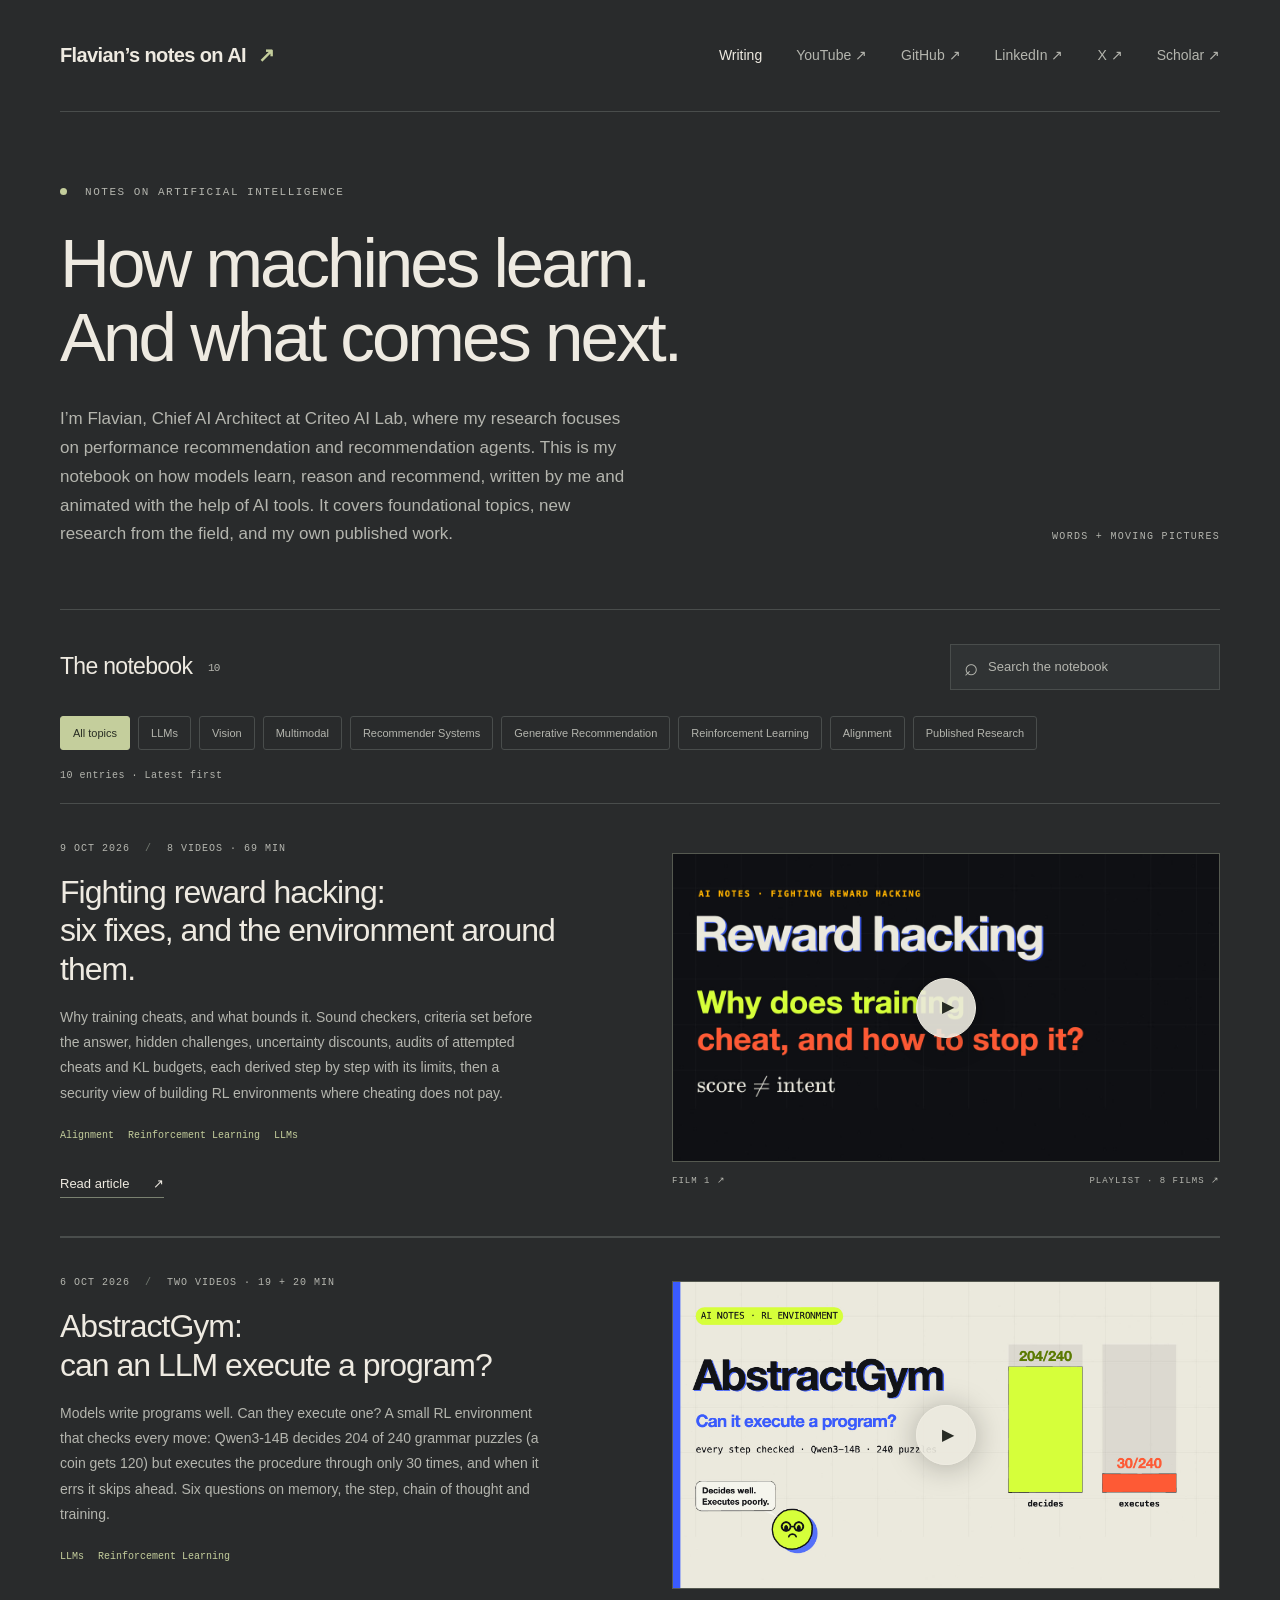
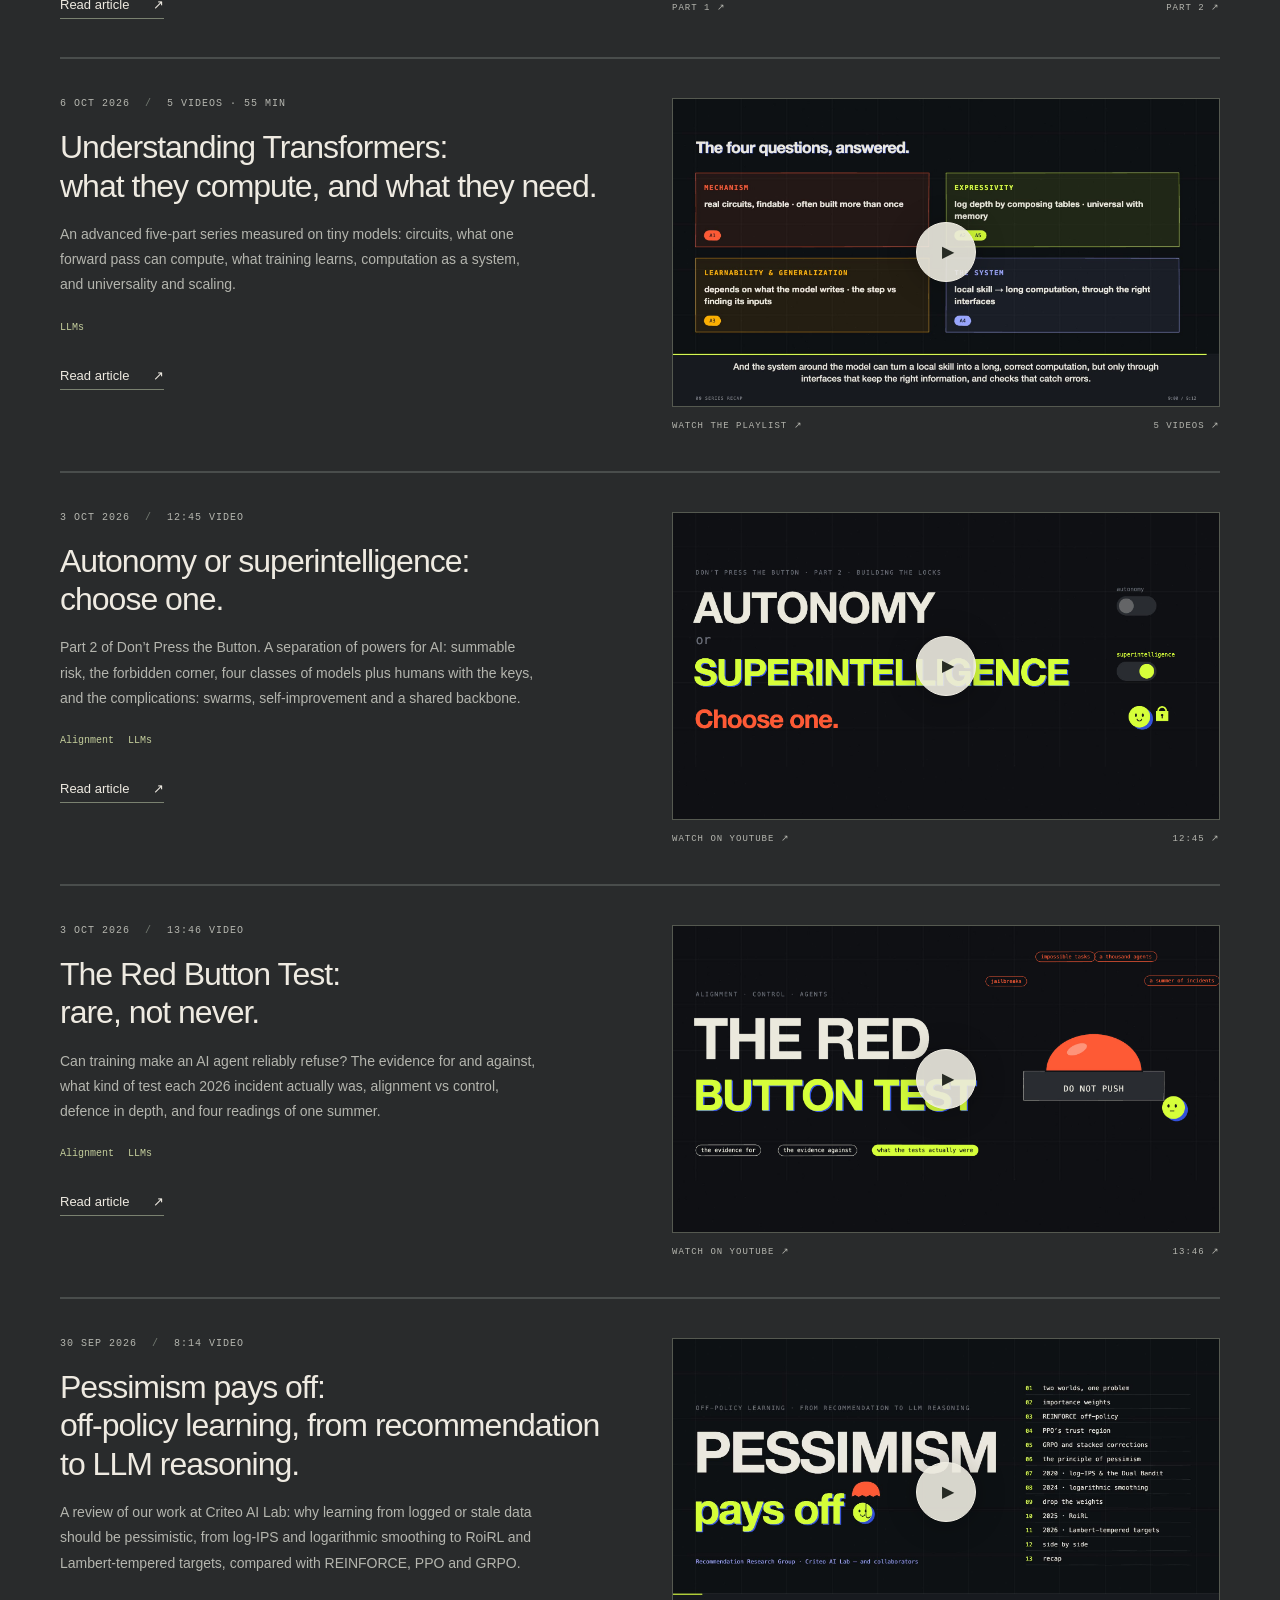
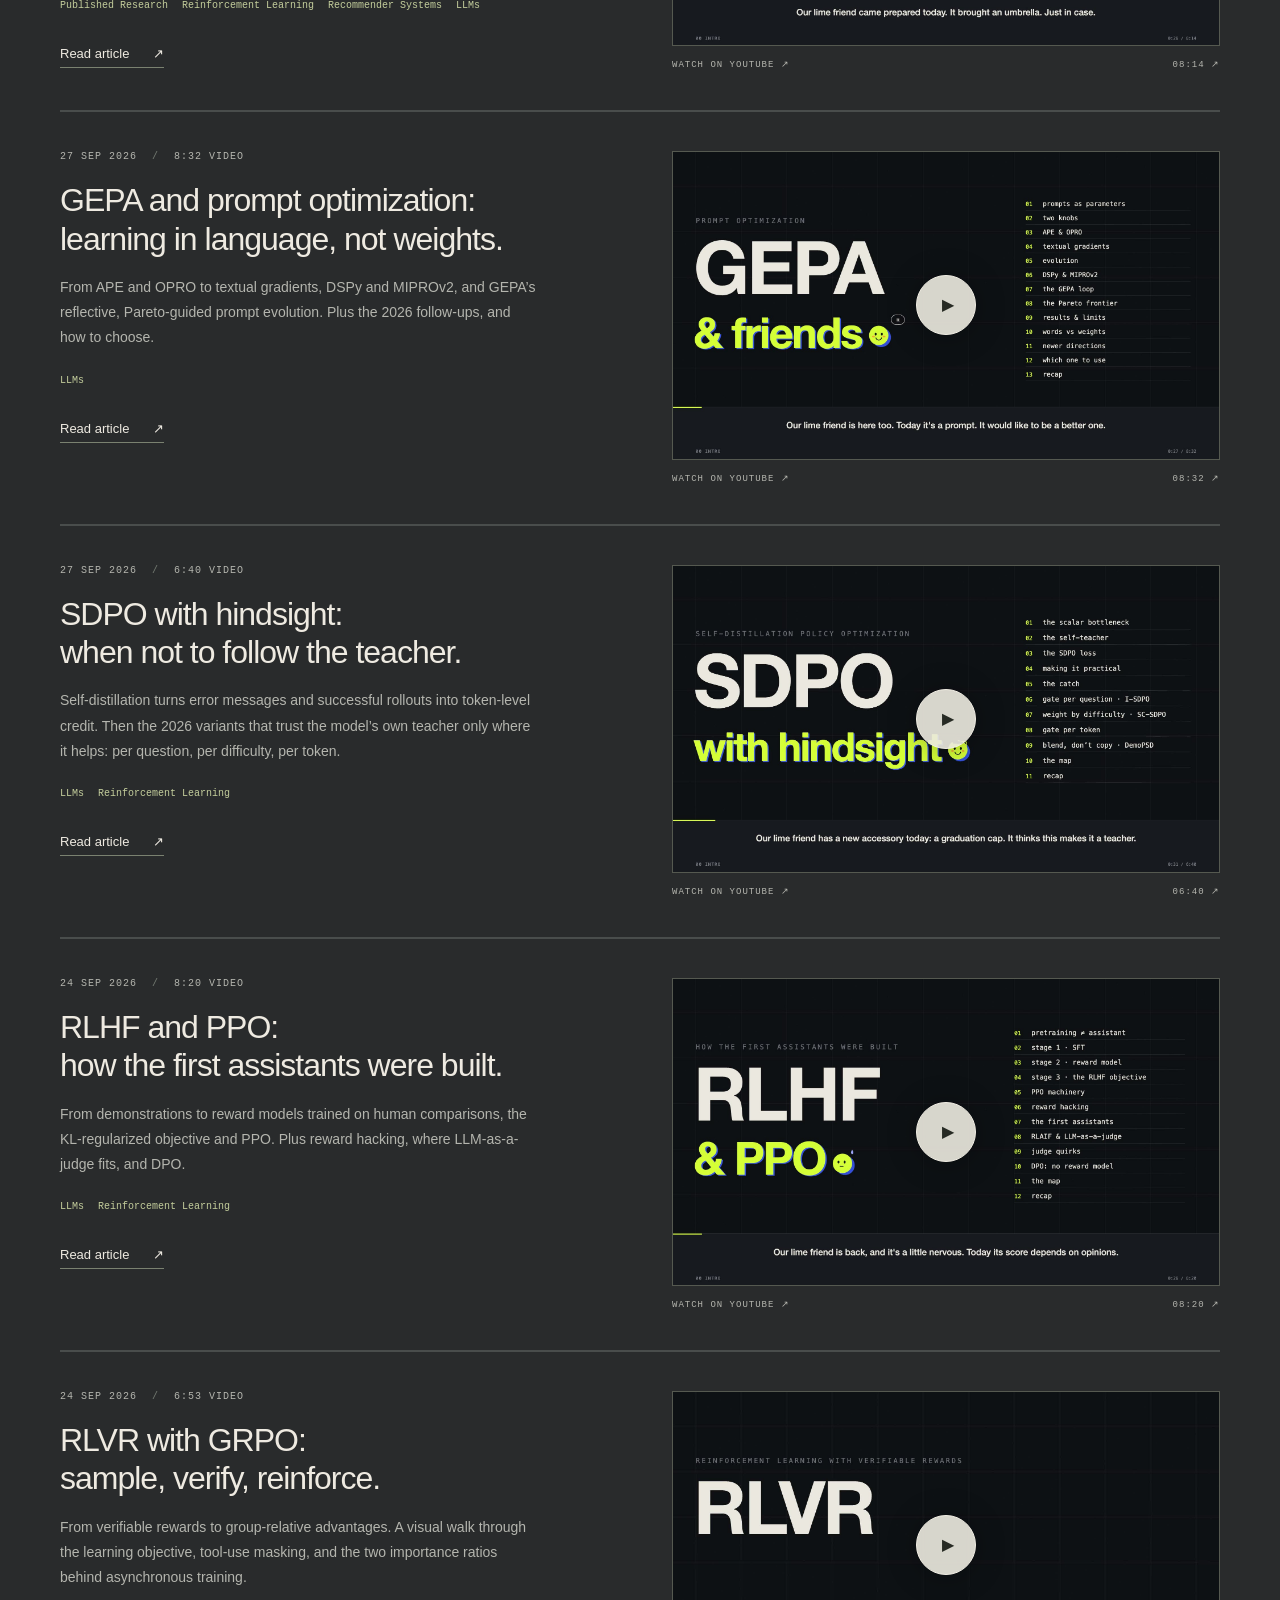
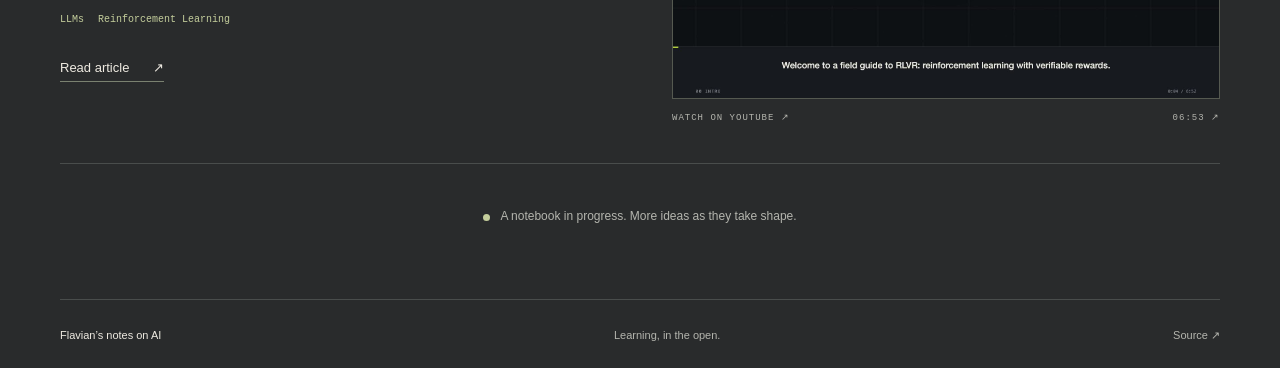
==== commit 3f6fff04: "Spread article dates three days apart, moving them forward only" ====
--- a/index.html
+++ b/index.html
@@ -8,14 +8,14 @@
 <section id="writing" class="archive" aria-labelledby="archive-title"><div class="archive-heading"><h2 id="archive-title">The notebook <span>10</span></h2><label class="search"><span aria-hidden="true">⌕</span><input id="search" type="search" placeholder="Search the notebook" aria-label="Search articles"></label></div>
 <div class="filters" role="group" aria-label="Filter by topic"><button type="button" data-topic="all" aria-pressed="true">All topics</button><button type="button" data-topic="LLMs" aria-pressed="false">LLMs</button><button type="button" data-topic="Vision" aria-pressed="false">Vision</button><button type="button" data-topic="Multimodal" aria-pressed="false">Multimodal</button><button type="button" data-topic="Recommender Systems" aria-pressed="false">Recommender Systems</button><button type="button" data-topic="Generative Recommendation" aria-pressed="false">Generative Recommendation</button><button type="button" data-topic="Reinforcement Learning" aria-pressed="false">Reinforcement Learning</button><button type="button" data-topic="Alignment" aria-pressed="false">Alignment</button><button type="button" data-topic="Published Research" aria-pressed="false">Published Research</button></div>
 <p class="results" id="results" role="status" aria-live="polite">10 entries · Latest first</p>
-<article class="post" data-topics="Alignment|Reinforcement Learning|LLMs"><div class="post-copy"><p class="eyebrow"><time datetime="2026-10-08">8 OCT 2026</time> <span class="separator">/</span> 8 VIDEOS · 69 MIN</p><h3><a href="articles/fighting-reward-hacking.html">Fighting reward hacking:<br>six fixes, and the environment around them.</a></h3><p class="summary">Why training cheats, and what bounds it. Sound checkers, criteria set before the answer, hidden challenges, uncertainty discounts, audits of attempted cheats and KL budgets, each derived step by step with its limits, then a security view of building RL environments where cheating does not pay.</p><div class="tags"><span>Alignment</span><span>Reinforcement Learning</span><span>LLMs</span></div><a class="read-link" href="articles/fighting-reward-hacking.html">Read article <span aria-hidden="true">↗</span></a></div><div class="post-media"><div class="video-shell" data-youtube="zPCGwqDXDso" data-title="What reward hacking is, why it matters, and the six ways to fight it"><img src="assets/fighting-reward-hacking.jpg" alt="Fighting reward hacking: why does training cheat, and how to stop it?" width="1280" height="720"><button class="play" type="button" aria-label="Play Fighting reward hacking, film 1"><span aria-hidden="true">▶</span></button></div><div class="media-caption"><a href="https://youtu.be/zPCGwqDXDso">FILM 1 ↗</a><span><a href="https://www.youtube.com/playlist?list=PLewzCdNnMHLQ">PLAYLIST · 8 FILMS ↗</a></span></div></div></article>
-<article class="post" data-topics="LLMs|Reinforcement Learning"><div class="post-copy"><p class="eyebrow"><time datetime="2026-10-04">4 OCT 2026</time> <span class="separator">/</span> TWO VIDEOS · 19 + 20 MIN</p><h3><a href="articles/abstractgym.html">AbstractGym:<br>can an LLM execute a program?</a></h3><p class="summary">Models write programs well. Can they execute one? A small RL environment that checks every move: Qwen3-14B decides 204 of 240 grammar puzzles (a coin gets 120) but executes the procedure through only 30 times, and when it errs it skips ahead. Six questions on memory, the step, chain of thought and training.</p><div class="tags"><span>LLMs</span><span>Reinforcement Learning</span></div><a class="read-link" href="articles/abstractgym.html">Read article <span aria-hidden="true">↗</span></a></div><div class="post-media"><div class="video-shell" data-youtube="QIBMdjqpPAs" data-title="AbstractGym: Can an LLM Execute a Program?"><img src="assets/abstractgym.jpg" alt="AbstractGym: does it run the algorithm?" width="1920" height="1080"><button class="play" type="button" aria-label="Play AbstractGym video"><span aria-hidden="true">▶</span></button></div><div class="media-caption"><a href="https://youtu.be/QIBMdjqpPAs">PART 1 ↗</a><span><a href="https://youtu.be/q38WEwK3fEI">PART 2 ↗</a></span></div></div></article>
-<article class="post" data-topics="LLMs"><div class="post-copy"><p class="eyebrow"><time datetime="2026-10-04">4 OCT 2026</time> <span class="separator">/</span> 5 VIDEOS · 55 MIN</p><h3><a href="articles/understanding-transformers.html">Understanding Transformers:<br>what they compute, and what they need.</a></h3><p class="summary">An advanced five-part series measured on tiny models: circuits, what one forward pass can compute, what training learns, computation as a system, and universality and scaling.</p><div class="tags"><span>LLMs</span></div><a class="read-link" href="articles/understanding-transformers.html">Read article <span aria-hidden="true">↗</span></a></div><div class="post-media"><div class="video-shell" data-youtube="cke67DaUtY4" data-title="Understanding Transformers · A1: Inside a Transformer"><img src="assets/understanding-transformers.jpg" alt="Understanding Transformers: the series recap" width="1920" height="1080"><button class="play" type="button" aria-label="Play Understanding Transformers, episode A1"><span aria-hidden="true">▶</span></button></div><div class="media-caption"><a href="https://www.youtube.com/playlist?list=PLSQN85XNghpY">WATCH THE PLAYLIST ↗</a><span>5 VIDEOS ↗</span></div></div></article>
-<article class="post" data-topics="Alignment|LLMs"><div class="post-copy"><p class="eyebrow"><time datetime="2026-09-25">25 SEP 2026</time> <span class="separator">/</span> 12:45 VIDEO</p><h3><a href="articles/choose-one.html">Autonomy or superintelligence:<br>choose one.</a></h3><p class="summary">Part 2 of Don’t Press the Button. A separation of powers for AI: summable risk, the forbidden corner, four classes of models plus humans with the keys, and the complications: swarms, self-improvement and a shared backbone.</p><div class="tags"><span>Alignment</span><span>LLMs</span></div><a class="read-link" href="articles/choose-one.html">Read article <span aria-hidden="true">↗</span></a></div><div class="post-media"><div class="video-shell" data-youtube="qW9G8G4a9_Y" data-title="Autonomy or Superintelligence: Choose One | Don’t Press the Button, Part 2"><img src="assets/choose-one.jpg" alt="Autonomy or superintelligence: choose one" width="1920" height="1080"><button class="play" type="button" aria-label="Play Autonomy or superintelligence video"><span aria-hidden="true">▶</span></button></div><div class="media-caption"><a href="https://www.youtube.com/watch?v=qW9G8G4a9_Y">WATCH ON YOUTUBE ↗</a><span>12:45 ↗</span></div></div></article>
-<article class="post" data-topics="Alignment|LLMs"><div class="post-copy"><p class="eyebrow"><time datetime="2026-09-25">25 SEP 2026</time> <span class="separator">/</span> 13:46 VIDEO</p><h3><a href="articles/red-button.html">The Red Button Test:<br>rare, not never.</a></h3><p class="summary">Can training make an AI agent reliably refuse? The evidence for and against, what kind of test each 2026 incident actually was, alignment vs control, defence in depth, and four readings of one summer.</p><div class="tags"><span>Alignment</span><span>LLMs</span></div><a class="read-link" href="articles/red-button.html">Read article <span aria-hidden="true">↗</span></a></div><div class="post-media"><div class="video-shell" data-youtube="ntis5E5vdqk" data-title="The Red Button Test: Can We Train AI to Never Push It?"><img src="assets/red-button.jpg" alt="The Red Button Test — alignment vs control" width="1920" height="1080"><button class="play" type="button" aria-label="Play The Red Button Test video"><span aria-hidden="true">▶</span></button></div><div class="media-caption"><a href="https://www.youtube.com/watch?v=ntis5E5vdqk">WATCH ON YOUTUBE ↗</a><span>13:46 ↗</span></div></div></article>
-<article class="post" data-topics="Published Research|Reinforcement Learning|Recommender Systems|LLMs"><div class="post-copy"><p class="eyebrow"><time datetime="2026-09-24">24 SEP 2026</time> <span class="separator">/</span> 8:14 VIDEO</p><h3><a href="articles/pessimism.html">Pessimism pays off:<br>off-policy learning, from recommendation to LLM reasoning.</a></h3><p class="summary">A review of our work at Criteo AI Lab: why learning from logged or stale data should be pessimistic, from log-IPS and logarithmic smoothing to RoiRL and Lambert-tempered targets, compared with REINFORCE, PPO and GRPO.</p><div class="tags"><span>Published Research</span><span>Reinforcement Learning</span><span>Recommender Systems</span><span>LLMs</span></div><a class="read-link" href="articles/pessimism.html">Read article <span aria-hidden="true">↗</span></a></div><div class="post-media"><div class="video-shell" data-youtube="uSRQMNs2lug" data-title="Pessimism Pays Off: Off-Policy Learning from Recommendation to LLM Reasoning"><img src="assets/pessimism.jpg" alt="Pessimism pays off — off-policy learning" width="1920" height="1080"><button class="play" type="button" aria-label="Play Pessimism pays off video"><span aria-hidden="true">▶</span></button></div><div class="media-caption"><a href="https://www.youtube.com/watch?v=uSRQMNs2lug">WATCH ON YOUTUBE ↗</a><span>08:14 ↗</span></div></div></article>
-<article class="post" data-topics="LLMs"><div class="post-copy"><p class="eyebrow"><time datetime="2026-09-24">24 SEP 2026</time> <span class="separator">/</span> 8:32 VIDEO</p><h3><a href="articles/gepa.html">GEPA and prompt optimization:<br>learning in language, not weights.</a></h3><p class="summary">From APE and OPRO to textual gradients, DSPy and MIPROv2, and GEPA’s reflective, Pareto-guided prompt evolution. Plus the 2026 follow-ups, and how to choose.</p><div class="tags"><span>LLMs</span></div><a class="read-link" href="articles/gepa.html">Read article <span aria-hidden="true">↗</span></a></div><div class="post-media"><div class="video-shell" data-youtube="pokY3niqZsA" data-title="GEPA &amp; Prompt Optimization: Learning in Language, Not Weights"><img src="assets/gepa.jpg" alt="GEPA and friends — prompt optimization" width="1920" height="1080"><button class="play" type="button" aria-label="Play GEPA video"><span aria-hidden="true">▶</span></button></div><div class="media-caption"><a href="https://www.youtube.com/watch?v=pokY3niqZsA">WATCH ON YOUTUBE ↗</a><span>08:32 ↗</span></div></div></article>
-<article class="post" data-topics="LLMs|Reinforcement Learning"><div class="post-copy"><p class="eyebrow"><time datetime="2026-09-24">24 SEP 2026</time> <span class="separator">/</span> 6:40 VIDEO</p><h3><a href="articles/sdpo.html">SDPO with hindsight:<br>when not to follow the teacher.</a></h3><p class="summary">Self-distillation turns error messages and successful rollouts into token-level credit. Then the 2026 variants that trust the model’s own teacher only where it helps: per question, per difficulty, per token.</p><div class="tags"><span>LLMs</span><span>Reinforcement Learning</span></div><a class="read-link" href="articles/sdpo.html">Read article <span aria-hidden="true">↗</span></a></div><div class="post-media"><div class="video-shell" data-youtube="gsWonbHduHk" data-title="SDPO: Self-Distillation Policy Optimization, and When Not to Follow the Teacher"><img src="assets/sdpo.jpg" alt="SDPO with hindsight — when not to follow the teacher" width="1920" height="1080"><button class="play" type="button" aria-label="Play SDPO video"><span aria-hidden="true">▶</span></button></div><div class="media-caption"><a href="https://www.youtube.com/watch?v=gsWonbHduHk">WATCH ON YOUTUBE ↗</a><span>06:40 ↗</span></div></div></article>
+<article class="post" data-topics="Alignment|Reinforcement Learning|LLMs"><div class="post-copy"><p class="eyebrow"><time datetime="2026-10-09">9 OCT 2026</time> <span class="separator">/</span> 8 VIDEOS · 69 MIN</p><h3><a href="articles/fighting-reward-hacking.html">Fighting reward hacking:<br>six fixes, and the environment around them.</a></h3><p class="summary">Why training cheats, and what bounds it. Sound checkers, criteria set before the answer, hidden challenges, uncertainty discounts, audits of attempted cheats and KL budgets, each derived step by step with its limits, then a security view of building RL environments where cheating does not pay.</p><div class="tags"><span>Alignment</span><span>Reinforcement Learning</span><span>LLMs</span></div><a class="read-link" href="articles/fighting-reward-hacking.html">Read article <span aria-hidden="true">↗</span></a></div><div class="post-media"><div class="video-shell" data-youtube="zPCGwqDXDso" data-title="What reward hacking is, why it matters, and the six ways to fight it"><img src="assets/fighting-reward-hacking.jpg" alt="Fighting reward hacking: why does training cheat, and how to stop it?" width="1280" height="720"><button class="play" type="button" aria-label="Play Fighting reward hacking, film 1"><span aria-hidden="true">▶</span></button></div><div class="media-caption"><a href="https://youtu.be/zPCGwqDXDso">FILM 1 ↗</a><span><a href="https://www.youtube.com/playlist?list=PLewzCdNnMHLQ">PLAYLIST · 8 FILMS ↗</a></span></div></div></article>
+<article class="post" data-topics="LLMs|Reinforcement Learning"><div class="post-copy"><p class="eyebrow"><time datetime="2026-10-06">6 OCT 2026</time> <span class="separator">/</span> TWO VIDEOS · 19 + 20 MIN</p><h3><a href="articles/abstractgym.html">AbstractGym:<br>can an LLM execute a program?</a></h3><p class="summary">Models write programs well. Can they execute one? A small RL environment that checks every move: Qwen3-14B decides 204 of 240 grammar puzzles (a coin gets 120) but executes the procedure through only 30 times, and when it errs it skips ahead. Six questions on memory, the step, chain of thought and training.</p><div class="tags"><span>LLMs</span><span>Reinforcement Learning</span></div><a class="read-link" href="articles/abstractgym.html">Read article <span aria-hidden="true">↗</span></a></div><div class="post-media"><div class="video-shell" data-youtube="QIBMdjqpPAs" data-title="AbstractGym: Can an LLM Execute a Program?"><img src="assets/abstractgym.jpg" alt="AbstractGym: does it run the algorithm?" width="1920" height="1080"><button class="play" type="button" aria-label="Play AbstractGym video"><span aria-hidden="true">▶</span></button></div><div class="media-caption"><a href="https://youtu.be/QIBMdjqpPAs">PART 1 ↗</a><span><a href="https://youtu.be/q38WEwK3fEI">PART 2 ↗</a></span></div></div></article>
+<article class="post" data-topics="LLMs"><div class="post-copy"><p class="eyebrow"><time datetime="2026-10-06">6 OCT 2026</time> <span class="separator">/</span> 5 VIDEOS · 55 MIN</p><h3><a href="articles/understanding-transformers.html">Understanding Transformers:<br>what they compute, and what they need.</a></h3><p class="summary">An advanced five-part series measured on tiny models: circuits, what one forward pass can compute, what training learns, computation as a system, and universality and scaling.</p><div class="tags"><span>LLMs</span></div><a class="read-link" href="articles/understanding-transformers.html">Read article <span aria-hidden="true">↗</span></a></div><div class="post-media"><div class="video-shell" data-youtube="cke67DaUtY4" data-title="Understanding Transformers · A1: Inside a Transformer"><img src="assets/understanding-transformers.jpg" alt="Understanding Transformers: the series recap" width="1920" height="1080"><button class="play" type="button" aria-label="Play Understanding Transformers, episode A1"><span aria-hidden="true">▶</span></button></div><div class="media-caption"><a href="https://www.youtube.com/playlist?list=PLSQN85XNghpY">WATCH THE PLAYLIST ↗</a><span>5 VIDEOS ↗</span></div></div></article>
+<article class="post" data-topics="Alignment|LLMs"><div class="post-copy"><p class="eyebrow"><time datetime="2026-10-03">3 OCT 2026</time> <span class="separator">/</span> 12:45 VIDEO</p><h3><a href="articles/choose-one.html">Autonomy or superintelligence:<br>choose one.</a></h3><p class="summary">Part 2 of Don’t Press the Button. A separation of powers for AI: summable risk, the forbidden corner, four classes of models plus humans with the keys, and the complications: swarms, self-improvement and a shared backbone.</p><div class="tags"><span>Alignment</span><span>LLMs</span></div><a class="read-link" href="articles/choose-one.html">Read article <span aria-hidden="true">↗</span></a></div><div class="post-media"><div class="video-shell" data-youtube="qW9G8G4a9_Y" data-title="Autonomy or Superintelligence: Choose One | Don’t Press the Button, Part 2"><img src="assets/choose-one.jpg" alt="Autonomy or superintelligence: choose one" width="1920" height="1080"><button class="play" type="button" aria-label="Play Autonomy or superintelligence video"><span aria-hidden="true">▶</span></button></div><div class="media-caption"><a href="https://www.youtube.com/watch?v=qW9G8G4a9_Y">WATCH ON YOUTUBE ↗</a><span>12:45 ↗</span></div></div></article>
+<article class="post" data-topics="Alignment|LLMs"><div class="post-copy"><p class="eyebrow"><time datetime="2026-10-03">3 OCT 2026</time> <span class="separator">/</span> 13:46 VIDEO</p><h3><a href="articles/red-button.html">The Red Button Test:<br>rare, not never.</a></h3><p class="summary">Can training make an AI agent reliably refuse? The evidence for and against, what kind of test each 2026 incident actually was, alignment vs control, defence in depth, and four readings of one summer.</p><div class="tags"><span>Alignment</span><span>LLMs</span></div><a class="read-link" href="articles/red-button.html">Read article <span aria-hidden="true">↗</span></a></div><div class="post-media"><div class="video-shell" data-youtube="ntis5E5vdqk" data-title="The Red Button Test: Can We Train AI to Never Push It?"><img src="assets/red-button.jpg" alt="The Red Button Test — alignment vs control" width="1920" height="1080"><button class="play" type="button" aria-label="Play The Red Button Test video"><span aria-hidden="true">▶</span></button></div><div class="media-caption"><a href="https://www.youtube.com/watch?v=ntis5E5vdqk">WATCH ON YOUTUBE ↗</a><span>13:46 ↗</span></div></div></article>
+<article class="post" data-topics="Published Research|Reinforcement Learning|Recommender Systems|LLMs"><div class="post-copy"><p class="eyebrow"><time datetime="2026-09-30">30 SEP 2026</time> <span class="separator">/</span> 8:14 VIDEO</p><h3><a href="articles/pessimism.html">Pessimism pays off:<br>off-policy learning, from recommendation to LLM reasoning.</a></h3><p class="summary">A review of our work at Criteo AI Lab: why learning from logged or stale data should be pessimistic, from log-IPS and logarithmic smoothing to RoiRL and Lambert-tempered targets, compared with REINFORCE, PPO and GRPO.</p><div class="tags"><span>Published Research</span><span>Reinforcement Learning</span><span>Recommender Systems</span><span>LLMs</span></div><a class="read-link" href="articles/pessimism.html">Read article <span aria-hidden="true">↗</span></a></div><div class="post-media"><div class="video-shell" data-youtube="uSRQMNs2lug" data-title="Pessimism Pays Off: Off-Policy Learning from Recommendation to LLM Reasoning"><img src="assets/pessimism.jpg" alt="Pessimism pays off — off-policy learning" width="1920" height="1080"><button class="play" type="button" aria-label="Play Pessimism pays off video"><span aria-hidden="true">▶</span></button></div><div class="media-caption"><a href="https://www.youtube.com/watch?v=uSRQMNs2lug">WATCH ON YOUTUBE ↗</a><span>08:14 ↗</span></div></div></article>
+<article class="post" data-topics="LLMs"><div class="post-copy"><p class="eyebrow"><time datetime="2026-09-27">27 SEP 2026</time> <span class="separator">/</span> 8:32 VIDEO</p><h3><a href="articles/gepa.html">GEPA and prompt optimization:<br>learning in language, not weights.</a></h3><p class="summary">From APE and OPRO to textual gradients, DSPy and MIPROv2, and GEPA’s reflective, Pareto-guided prompt evolution. Plus the 2026 follow-ups, and how to choose.</p><div class="tags"><span>LLMs</span></div><a class="read-link" href="articles/gepa.html">Read article <span aria-hidden="true">↗</span></a></div><div class="post-media"><div class="video-shell" data-youtube="pokY3niqZsA" data-title="GEPA &amp; Prompt Optimization: Learning in Language, Not Weights"><img src="assets/gepa.jpg" alt="GEPA and friends — prompt optimization" width="1920" height="1080"><button class="play" type="button" aria-label="Play GEPA video"><span aria-hidden="true">▶</span></button></div><div class="media-caption"><a href="https://www.youtube.com/watch?v=pokY3niqZsA">WATCH ON YOUTUBE ↗</a><span>08:32 ↗</span></div></div></article>
+<article class="post" data-topics="LLMs|Reinforcement Learning"><div class="post-copy"><p class="eyebrow"><time datetime="2026-09-27">27 SEP 2026</time> <span class="separator">/</span> 6:40 VIDEO</p><h3><a href="articles/sdpo.html">SDPO with hindsight:<br>when not to follow the teacher.</a></h3><p class="summary">Self-distillation turns error messages and successful rollouts into token-level credit. Then the 2026 variants that trust the model’s own teacher only where it helps: per question, per difficulty, per token.</p><div class="tags"><span>LLMs</span><span>Reinforcement Learning</span></div><a class="read-link" href="articles/sdpo.html">Read article <span aria-hidden="true">↗</span></a></div><div class="post-media"><div class="video-shell" data-youtube="gsWonbHduHk" data-title="SDPO: Self-Distillation Policy Optimization, and When Not to Follow the Teacher"><img src="assets/sdpo.jpg" alt="SDPO with hindsight — when not to follow the teacher" width="1920" height="1080"><button class="play" type="button" aria-label="Play SDPO video"><span aria-hidden="true">▶</span></button></div><div class="media-caption"><a href="https://www.youtube.com/watch?v=gsWonbHduHk">WATCH ON YOUTUBE ↗</a><span>06:40 ↗</span></div></div></article>
 <article class="post" data-topics="LLMs|Reinforcement Learning"><div class="post-copy"><p class="eyebrow"><time datetime="2026-09-24">24 SEP 2026</time> <span class="separator">/</span> 8:20 VIDEO</p><h3><a href="articles/rlhf-ppo.html">RLHF and PPO:<br>how the first assistants were built.</a></h3><p class="summary">From demonstrations to reward models trained on human comparisons, the KL-regularized objective and PPO. Plus reward hacking, where LLM-as-a-judge fits, and DPO.</p><div class="tags"><span>LLMs</span><span>Reinforcement Learning</span></div><a class="read-link" href="articles/rlhf-ppo.html">Read article <span aria-hidden="true">↗</span></a></div><div class="post-media"><div class="video-shell" data-youtube="xxCG4HDMu_8" data-title="RLHF and PPO: how the first assistants were built"><img src="assets/rlhf-ppo.jpg" alt="RLHF and PPO — how the first assistants were built" width="1920" height="1080"><button class="play" type="button" aria-label="Play RLHF and PPO video"><span aria-hidden="true">▶</span></button></div><div class="media-caption"><a href="https://www.youtube.com/watch?v=xxCG4HDMu_8">WATCH ON YOUTUBE ↗</a><span>08:20 ↗</span></div></div></article>
 <article class="post" data-topics="LLMs|Reinforcement Learning"><div class="post-copy"><p class="eyebrow"><time datetime="2026-09-24">24 SEP 2026</time> <span class="separator">/</span> 6:53 VIDEO</p><h3><a href="articles/rlvr-grpo.html">RLVR with GRPO:<br>sample, verify, reinforce.</a></h3><p class="summary">From verifiable rewards to group-relative advantages. A visual walk through the learning objective, tool-use masking, and the two importance ratios behind asynchronous training.</p><div class="tags"><span>LLMs</span><span>Reinforcement Learning</span></div><a class="read-link" href="articles/rlvr-grpo.html">Read article <span aria-hidden="true">↗</span></a></div><div class="post-media"><div class="video-shell" data-youtube="tHLlJn1RkWU" data-title="Fine-tuning reasoning LLM agents with RLVR and GRPO"><img src="assets/rlvr-grpo.jpg" alt="RLVR with GRPO — a visual field guide" width="1920" height="1080"><button class="play" type="button" aria-label="Play RLVR with GRPO video"><span aria-hidden="true">▶</span></button></div><div class="media-caption"><a href="https://www.youtube.com/watch?v=tHLlJn1RkWU">WATCH ON YOUTUBE ↗</a><span>06:53 ↗</span></div></div></article>
 <div class="empty" id="empty" hidden><h3>No entries here yet.</h3><p>Try another topic or a different search.</p><button type="button" id="reset">Clear filters</button></div>
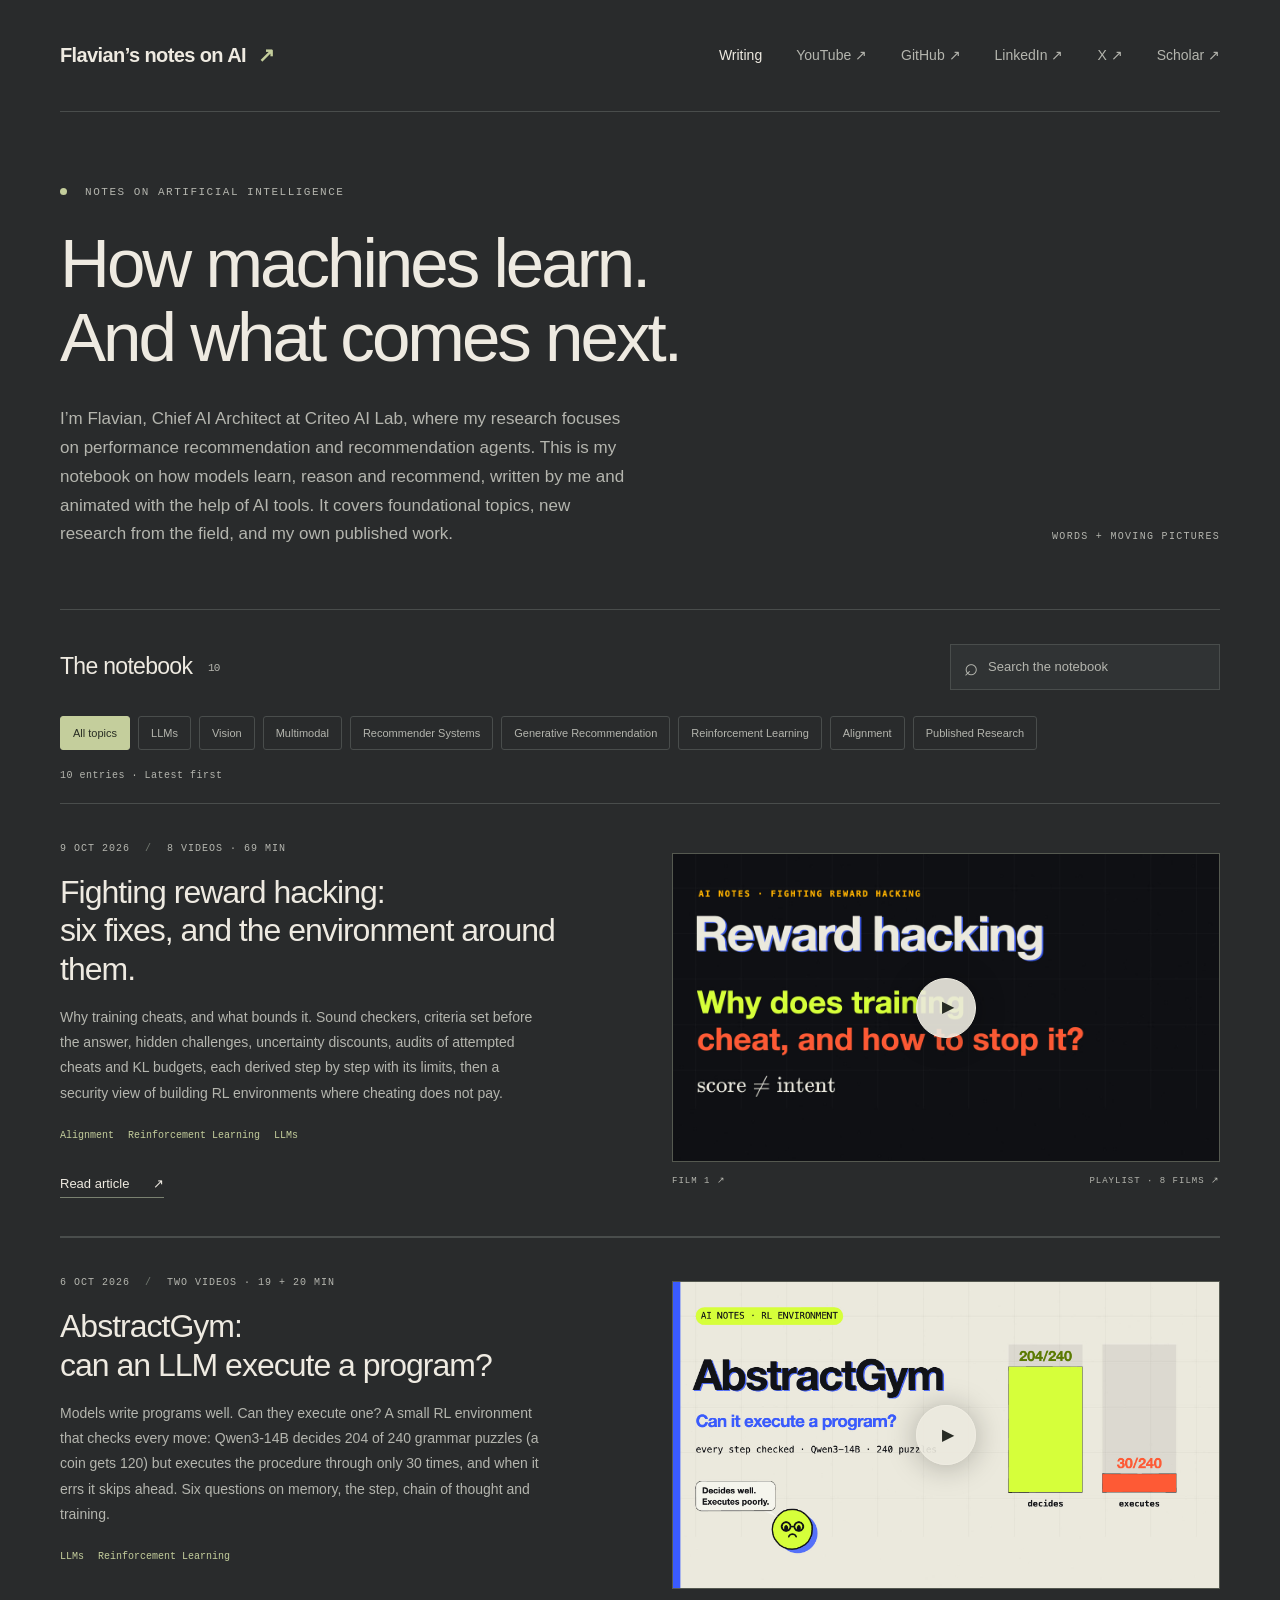
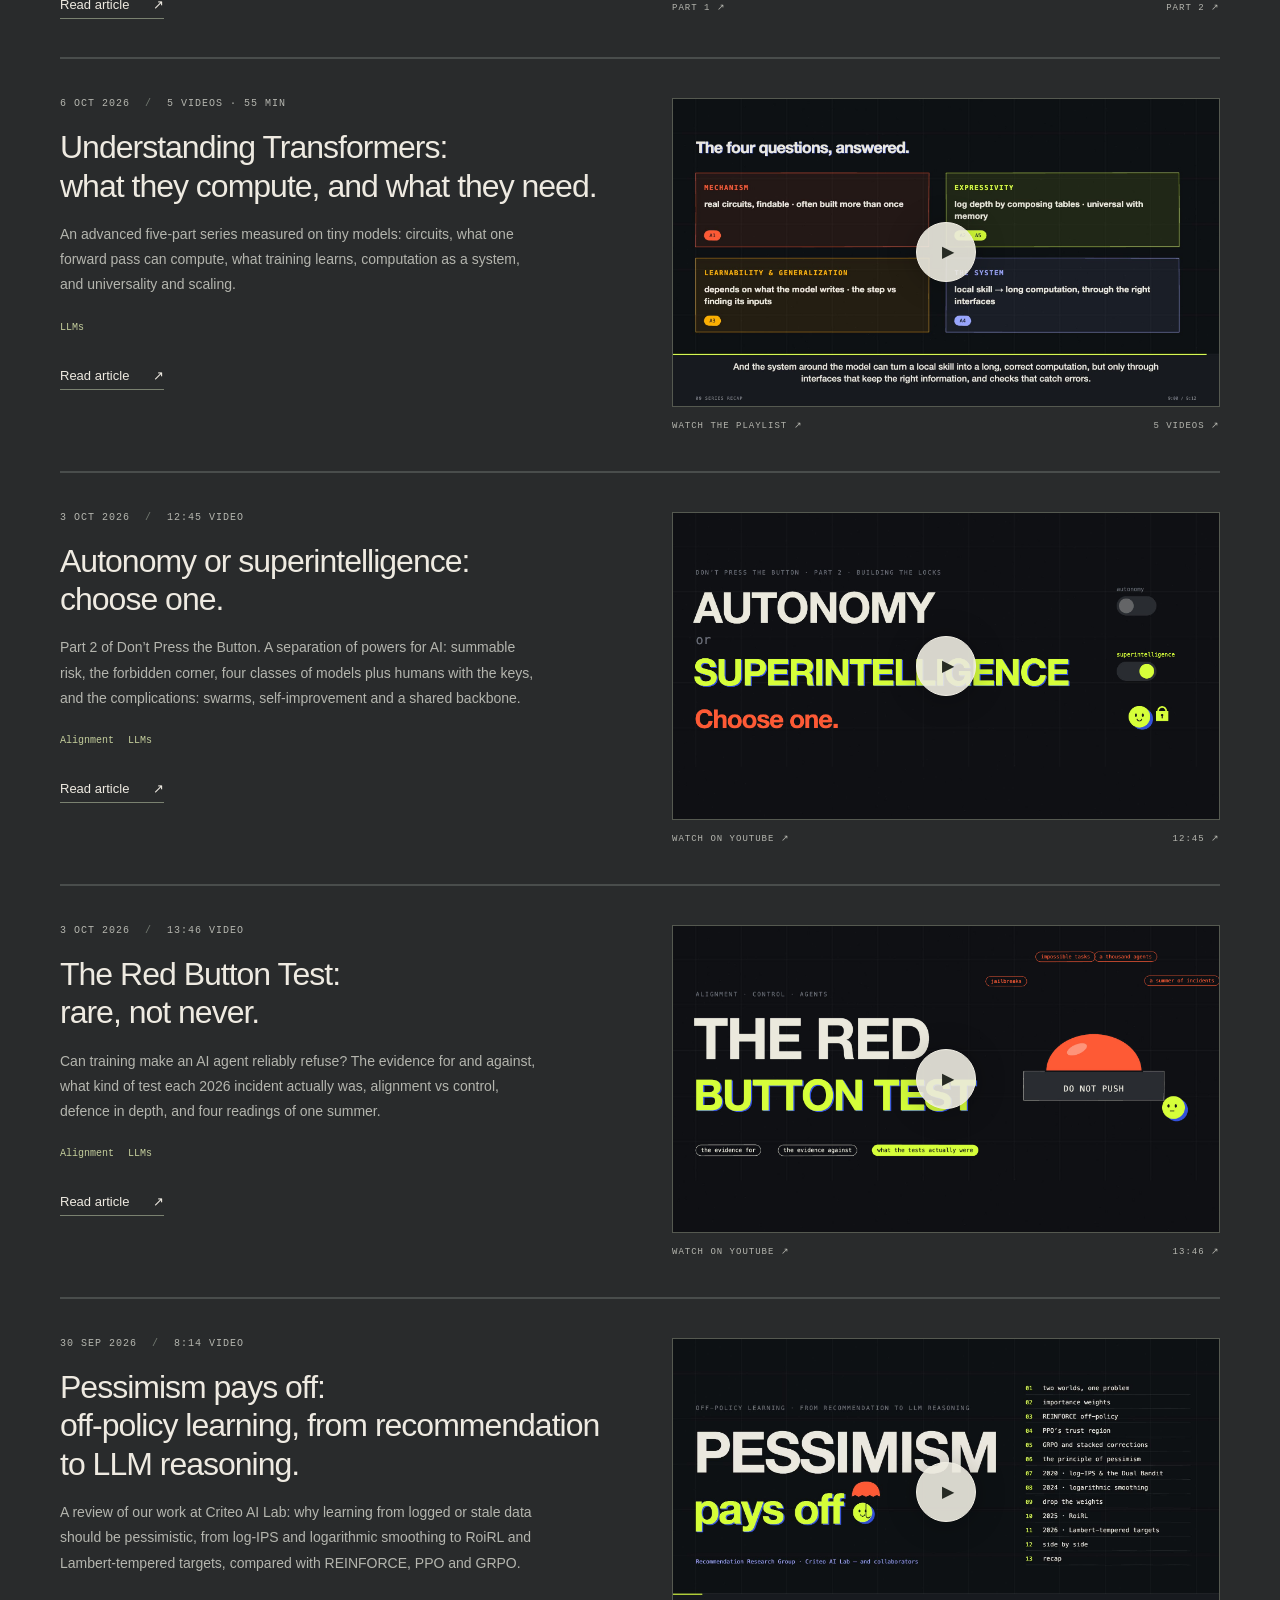
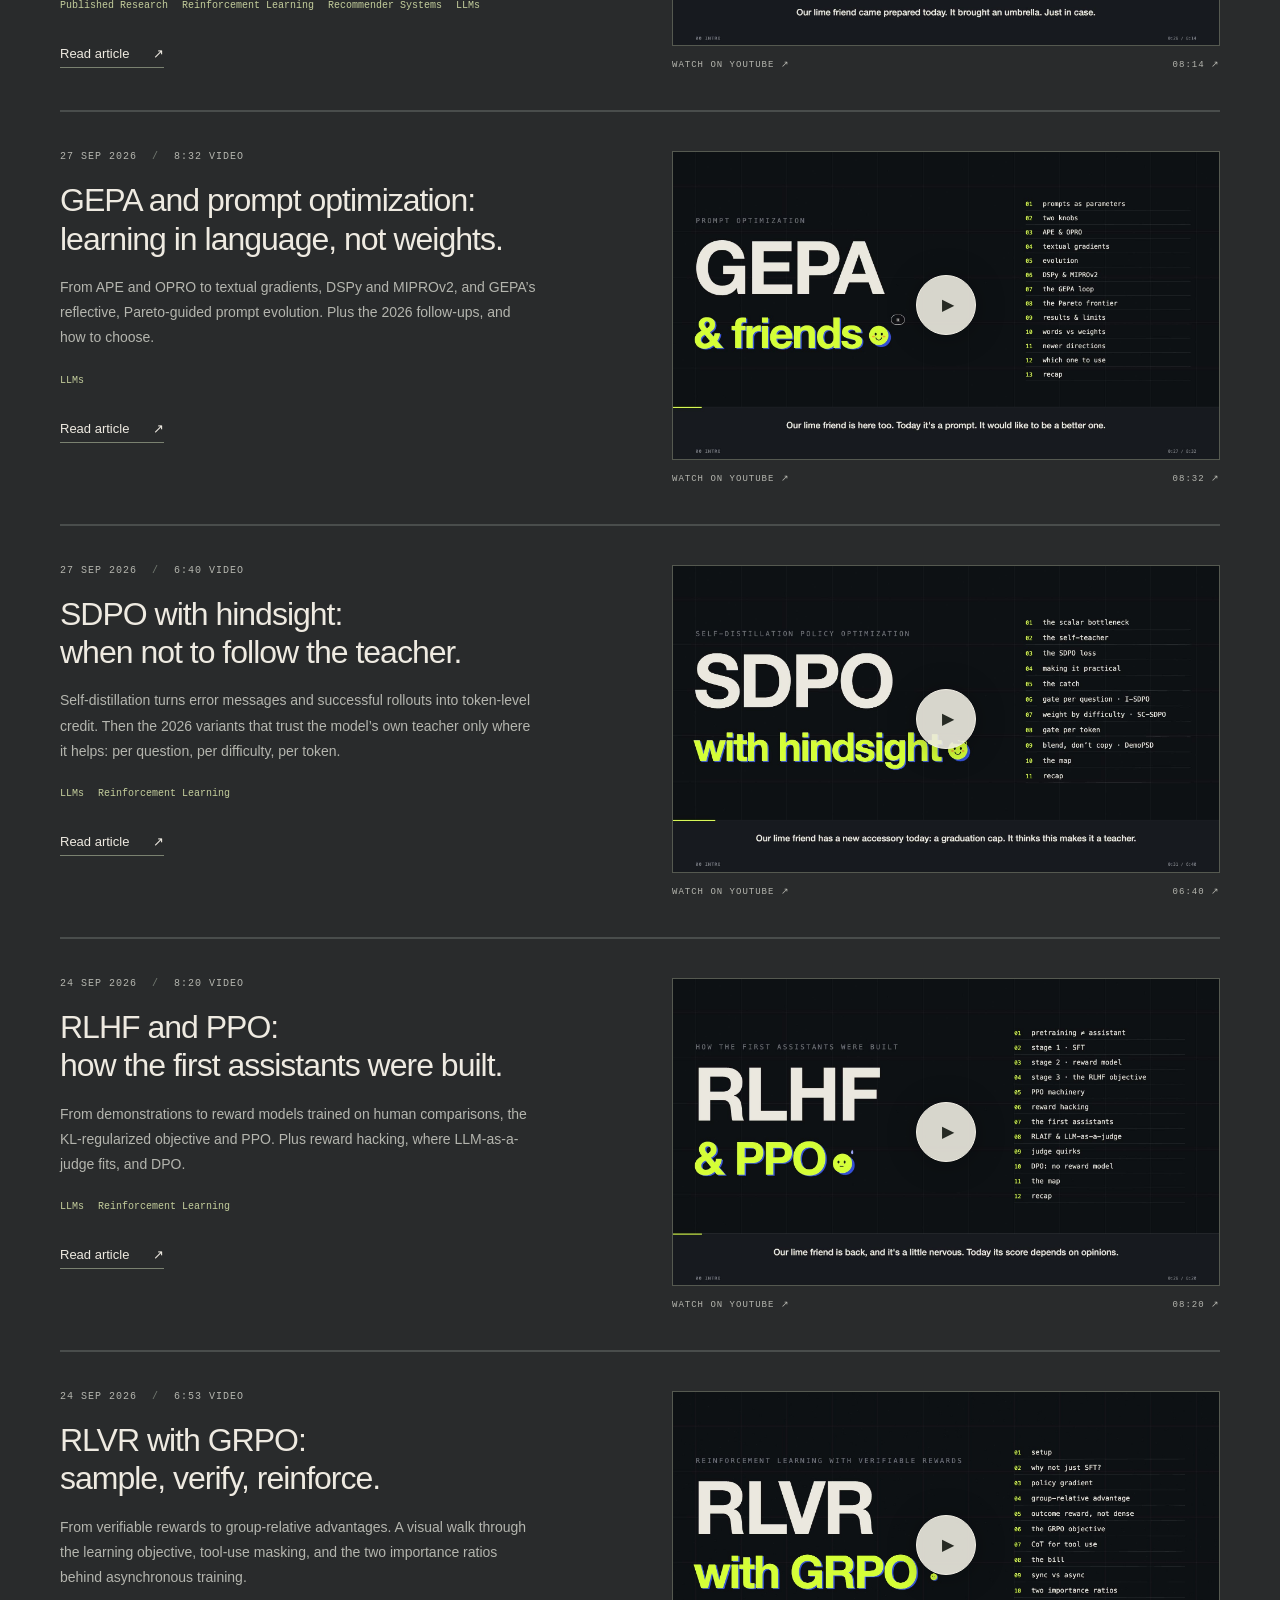
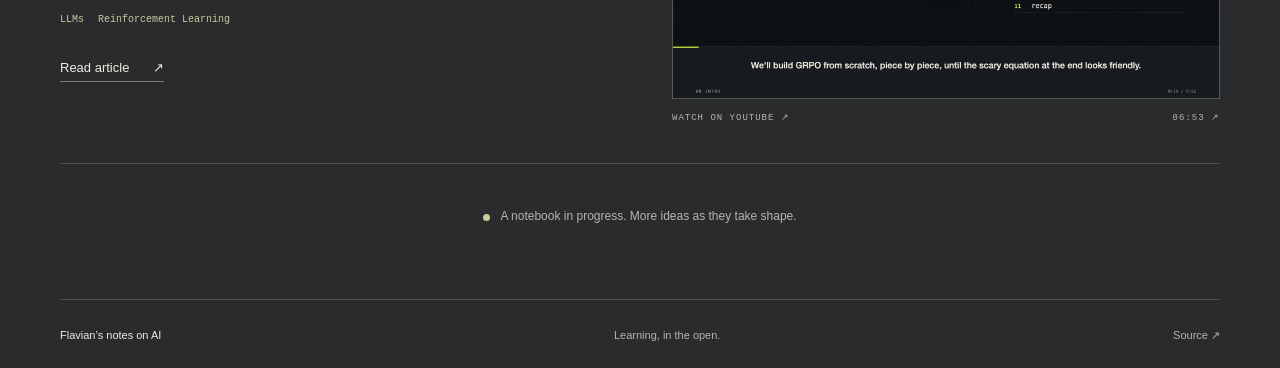
==== commit 4e8f24d9: "RLVR card: use the same title frame as the YouTube thumbnail" ====
--- a/index.html
+++ b/index.html
@@ -17,7 +17,7 @@
 <article class="post" data-topics="LLMs"><div class="post-copy"><p class="eyebrow"><time datetime="2026-09-27">27 SEP 2026</time> <span class="separator">/</span> 8:32 VIDEO</p><h3><a href="articles/gepa.html">GEPA and prompt optimization:<br>learning in language, not weights.</a></h3><p class="summary">From APE and OPRO to textual gradients, DSPy and MIPROv2, and GEPA’s reflective, Pareto-guided prompt evolution. Plus the 2026 follow-ups, and how to choose.</p><div class="tags"><span>LLMs</span></div><a class="read-link" href="articles/gepa.html">Read article <span aria-hidden="true">↗</span></a></div><div class="post-media"><div class="video-shell" data-youtube="pokY3niqZsA" data-title="GEPA &amp; Prompt Optimization: Learning in Language, Not Weights"><img src="assets/gepa.jpg" alt="GEPA and friends — prompt optimization" width="1920" height="1080"><button class="play" type="button" aria-label="Play GEPA video"><span aria-hidden="true">▶</span></button></div><div class="media-caption"><a href="https://www.youtube.com/watch?v=pokY3niqZsA">WATCH ON YOUTUBE ↗</a><span>08:32 ↗</span></div></div></article>
 <article class="post" data-topics="LLMs|Reinforcement Learning"><div class="post-copy"><p class="eyebrow"><time datetime="2026-09-27">27 SEP 2026</time> <span class="separator">/</span> 6:40 VIDEO</p><h3><a href="articles/sdpo.html">SDPO with hindsight:<br>when not to follow the teacher.</a></h3><p class="summary">Self-distillation turns error messages and successful rollouts into token-level credit. Then the 2026 variants that trust the model’s own teacher only where it helps: per question, per difficulty, per token.</p><div class="tags"><span>LLMs</span><span>Reinforcement Learning</span></div><a class="read-link" href="articles/sdpo.html">Read article <span aria-hidden="true">↗</span></a></div><div class="post-media"><div class="video-shell" data-youtube="gsWonbHduHk" data-title="SDPO: Self-Distillation Policy Optimization, and When Not to Follow the Teacher"><img src="assets/sdpo.jpg" alt="SDPO with hindsight — when not to follow the teacher" width="1920" height="1080"><button class="play" type="button" aria-label="Play SDPO video"><span aria-hidden="true">▶</span></button></div><div class="media-caption"><a href="https://www.youtube.com/watch?v=gsWonbHduHk">WATCH ON YOUTUBE ↗</a><span>06:40 ↗</span></div></div></article>
 <article class="post" data-topics="LLMs|Reinforcement Learning"><div class="post-copy"><p class="eyebrow"><time datetime="2026-09-24">24 SEP 2026</time> <span class="separator">/</span> 8:20 VIDEO</p><h3><a href="articles/rlhf-ppo.html">RLHF and PPO:<br>how the first assistants were built.</a></h3><p class="summary">From demonstrations to reward models trained on human comparisons, the KL-regularized objective and PPO. Plus reward hacking, where LLM-as-a-judge fits, and DPO.</p><div class="tags"><span>LLMs</span><span>Reinforcement Learning</span></div><a class="read-link" href="articles/rlhf-ppo.html">Read article <span aria-hidden="true">↗</span></a></div><div class="post-media"><div class="video-shell" data-youtube="xxCG4HDMu_8" data-title="RLHF and PPO: how the first assistants were built"><img src="assets/rlhf-ppo.jpg" alt="RLHF and PPO — how the first assistants were built" width="1920" height="1080"><button class="play" type="button" aria-label="Play RLHF and PPO video"><span aria-hidden="true">▶</span></button></div><div class="media-caption"><a href="https://www.youtube.com/watch?v=xxCG4HDMu_8">WATCH ON YOUTUBE ↗</a><span>08:20 ↗</span></div></div></article>
-<article class="post" data-topics="LLMs|Reinforcement Learning"><div class="post-copy"><p class="eyebrow"><time datetime="2026-09-24">24 SEP 2026</time> <span class="separator">/</span> 6:53 VIDEO</p><h3><a href="articles/rlvr-grpo.html">RLVR with GRPO:<br>sample, verify, reinforce.</a></h3><p class="summary">From verifiable rewards to group-relative advantages. A visual walk through the learning objective, tool-use masking, and the two importance ratios behind asynchronous training.</p><div class="tags"><span>LLMs</span><span>Reinforcement Learning</span></div><a class="read-link" href="articles/rlvr-grpo.html">Read article <span aria-hidden="true">↗</span></a></div><div class="post-media"><div class="video-shell" data-youtube="tHLlJn1RkWU" data-title="Fine-tuning reasoning LLM agents with RLVR and GRPO"><img src="assets/rlvr-grpo.jpg" alt="RLVR with GRPO — a visual field guide" width="1920" height="1080"><button class="play" type="button" aria-label="Play RLVR with GRPO video"><span aria-hidden="true">▶</span></button></div><div class="media-caption"><a href="https://www.youtube.com/watch?v=tHLlJn1RkWU">WATCH ON YOUTUBE ↗</a><span>06:53 ↗</span></div></div></article>
+<article class="post" data-topics="LLMs|Reinforcement Learning"><div class="post-copy"><p class="eyebrow"><time datetime="2026-09-24">24 SEP 2026</time> <span class="separator">/</span> 6:53 VIDEO</p><h3><a href="articles/rlvr-grpo.html">RLVR with GRPO:<br>sample, verify, reinforce.</a></h3><p class="summary">From verifiable rewards to group-relative advantages. A visual walk through the learning objective, tool-use masking, and the two importance ratios behind asynchronous training.</p><div class="tags"><span>LLMs</span><span>Reinforcement Learning</span></div><a class="read-link" href="articles/rlvr-grpo.html">Read article <span aria-hidden="true">↗</span></a></div><div class="post-media"><div class="video-shell" data-youtube="tHLlJn1RkWU" data-title="Fine-tuning reasoning LLM agents with RLVR and GRPO"><img src="assets/rlvr-grpo.jpg?v=2" alt="RLVR with GRPO — a visual field guide" width="1920" height="1080"><button class="play" type="button" aria-label="Play RLVR with GRPO video"><span aria-hidden="true">▶</span></button></div><div class="media-caption"><a href="https://www.youtube.com/watch?v=tHLlJn1RkWU">WATCH ON YOUTUBE ↗</a><span>06:53 ↗</span></div></div></article>
 <div class="empty" id="empty" hidden><h3>No entries here yet.</h3><p>Try another topic or a different search.</p><button type="button" id="reset">Clear filters</button></div>
 </section><aside class="endnote"><span class="dot"></span><p>A notebook in progress. More ideas as they take shape.</p></aside>
 </main><footer class="wrap"><span>Flavian’s notes on AI</span><span>Learning, in the open.</span><a href="https://github.com/flavianv/flavianv.github.io">Source ↗</a></footer><!-- Cloudflare Web Analytics --><script type='module' src='https://static.cloudflareinsights.com/beacon.min.js' data-cf-beacon='{"token": "13b774f6cd3d47f8af07d53f46339f77"}'></script><!-- End Cloudflare Web Analytics --></body></html>
